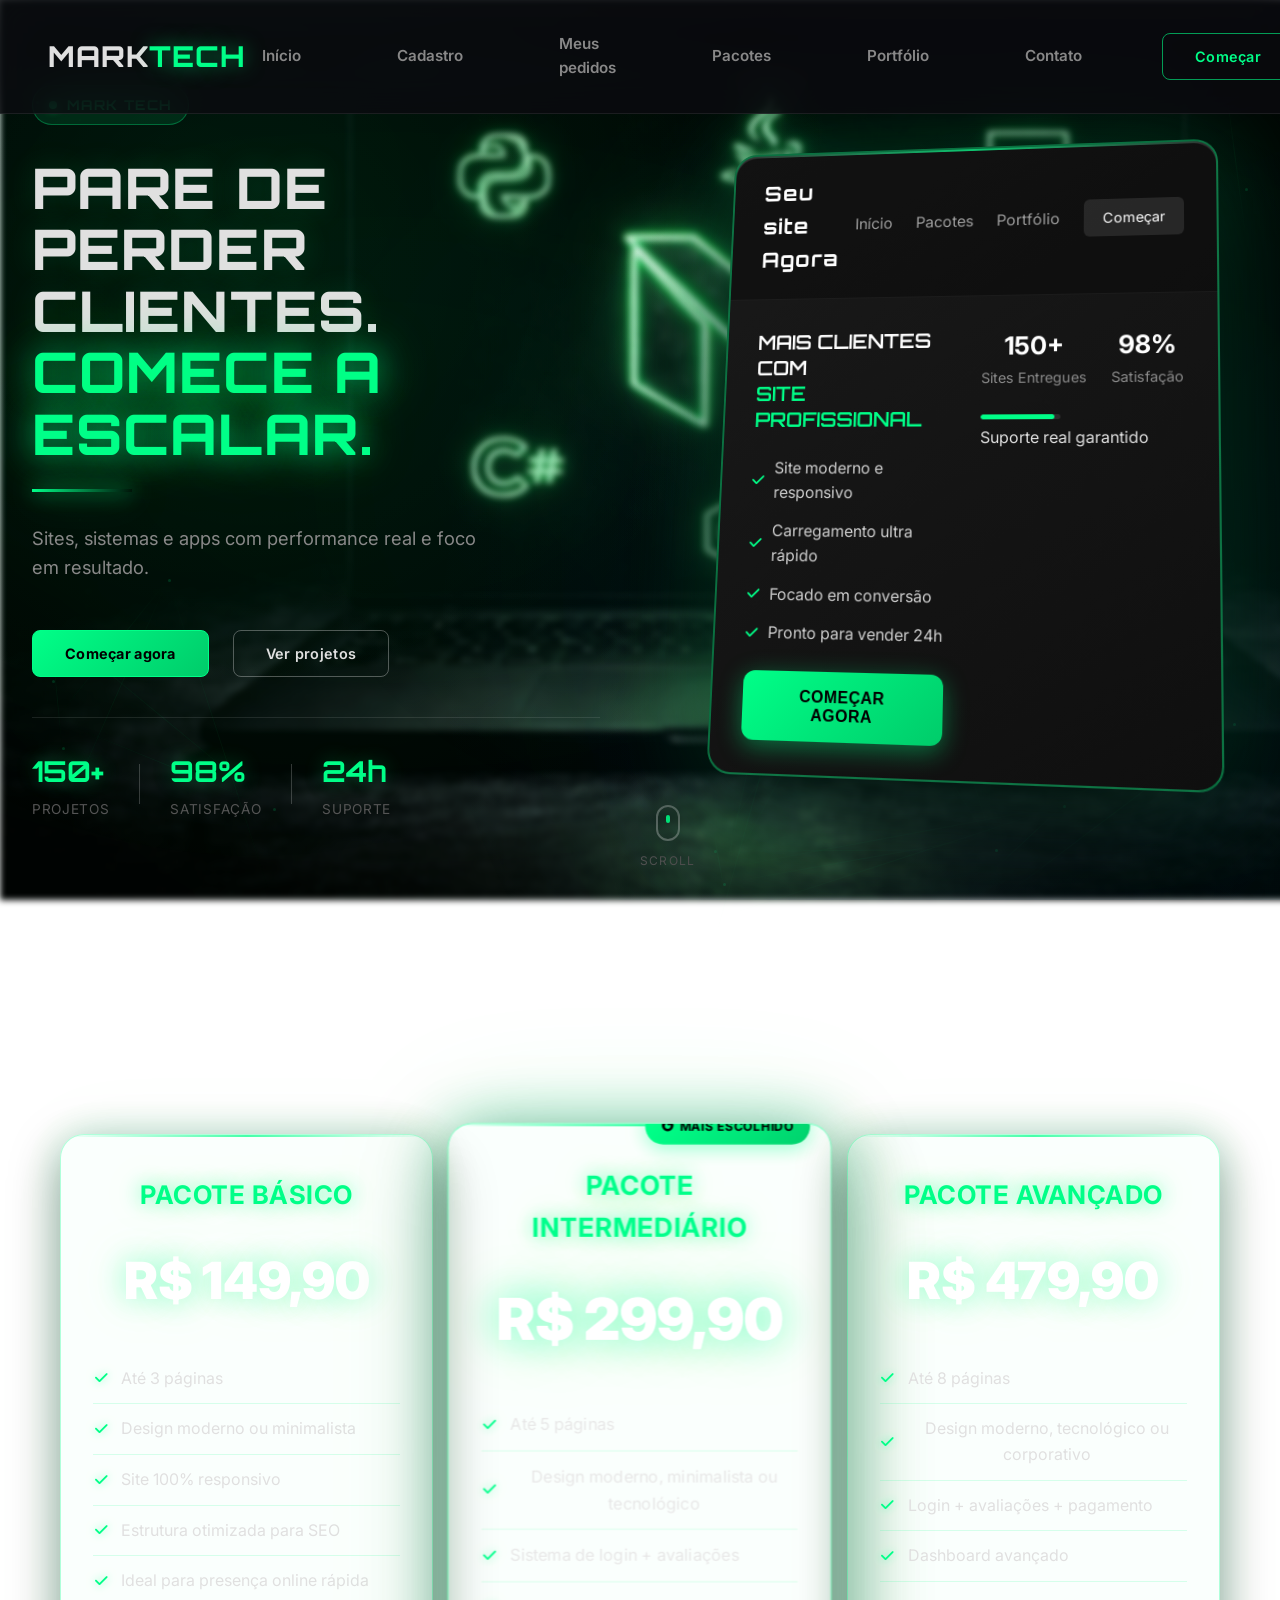
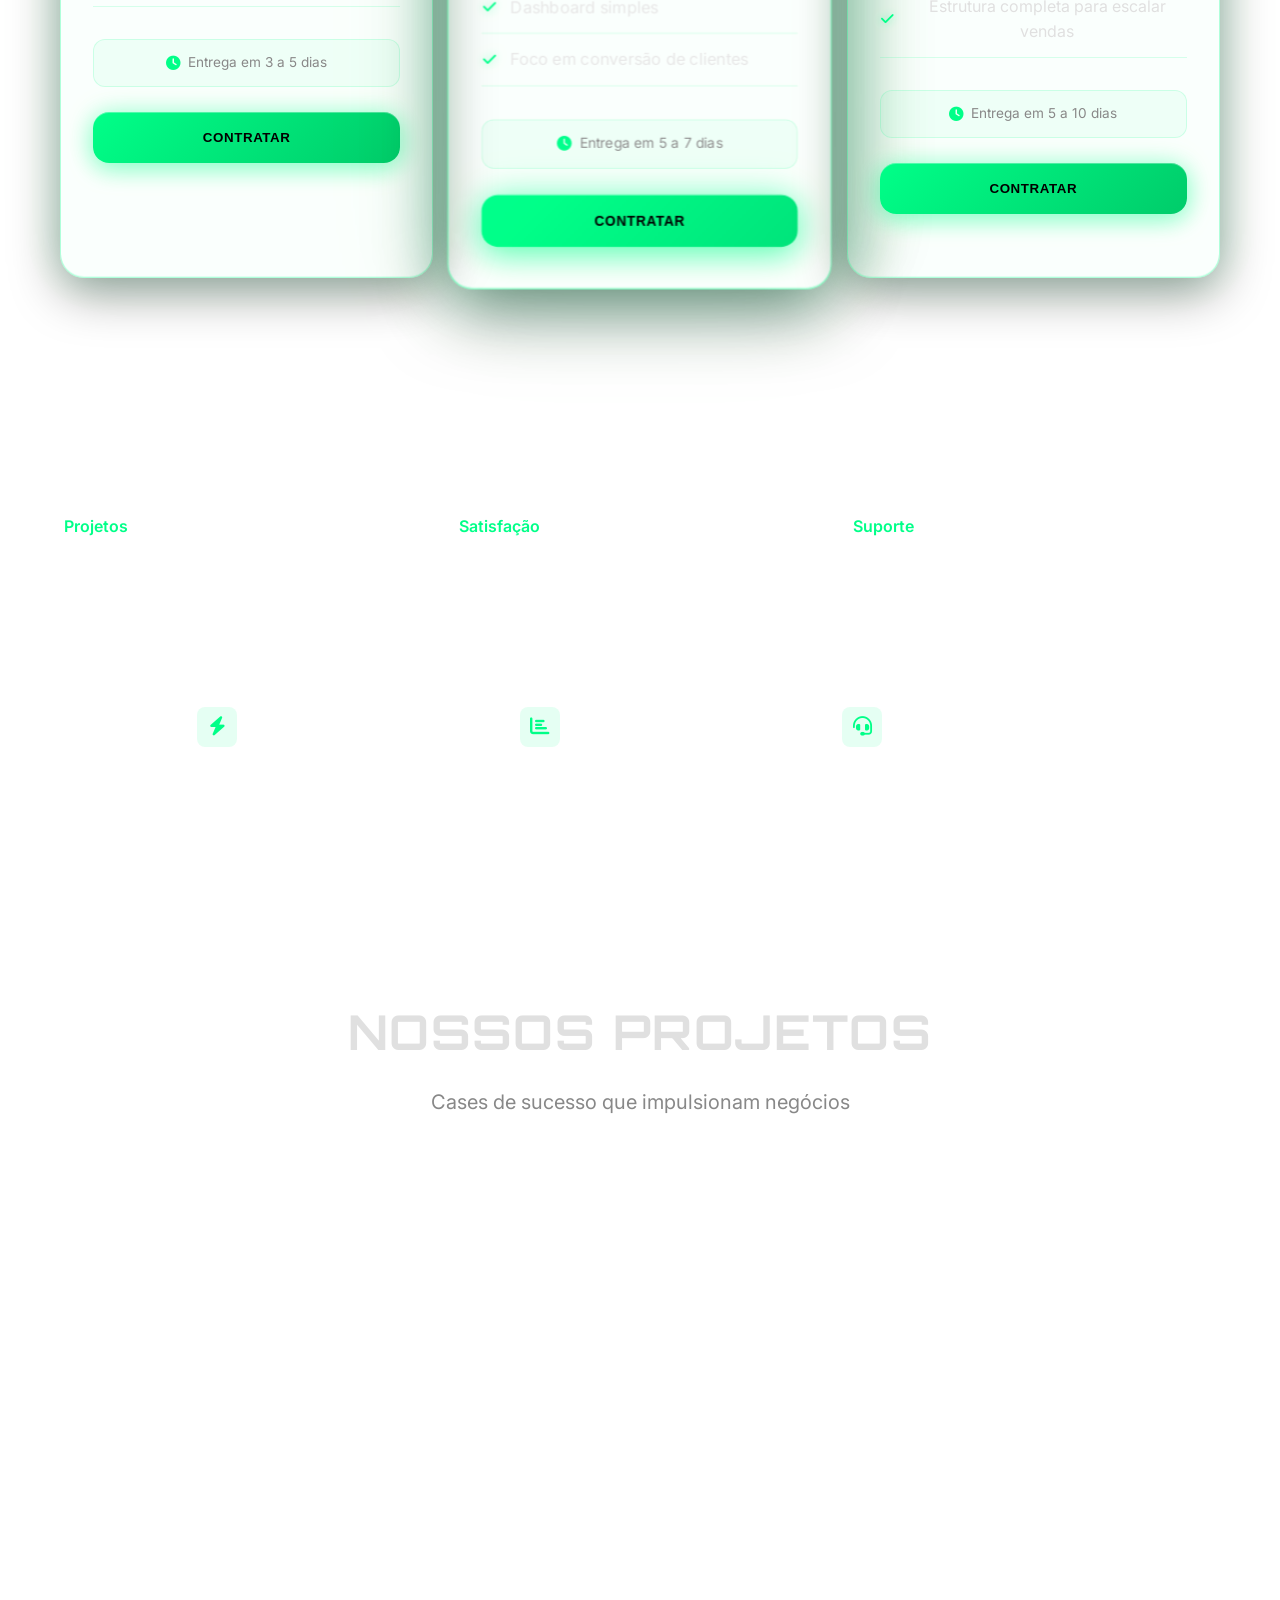
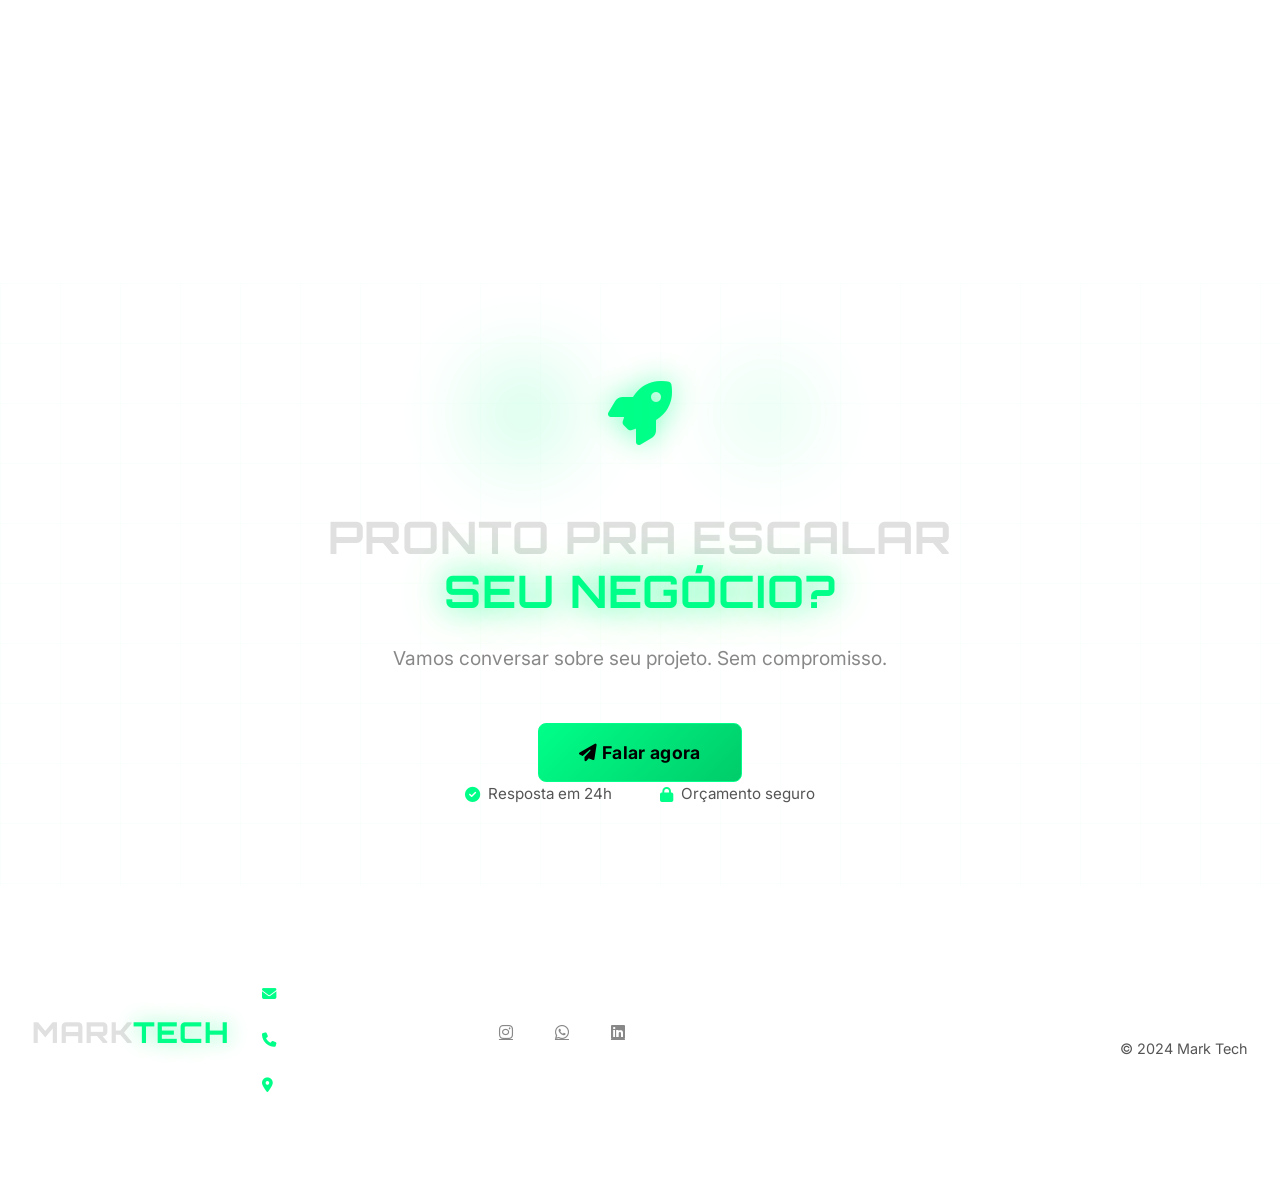
==== index.html @ 691f9c64 "Add files via upload" ====
<!DOCTYPE html>
<html lang="en">
<head>
    <meta charset="UTF-8">
    <meta name="viewport" content="width=device-width, initial-scale=1.0">
    <title>Mark tech - Future of Technology</title>
    <link rel="stylesheet" href="styles.css">
    <link rel="preconnect" href="https://fonts.googleapis.com">
    <link rel="preconnect" href="https://fonts.gstatic.com" crossorigin>
    <link href="https://fonts.googleapis.com/css2?family=Inter:wght@100;200;300;400;500;600;700;800;900&family=Orbitron:wght@400;500;600;700;800;900&family=Rajdhani:wght@300;400;500;600;700&family=Exo+2:wght@300;400;500;600;700;800;900&family=Chakra+Petch:wght@300;400;500;600;700&display=swap" rel="stylesheet">
    <link rel="stylesheet" href="https://cdnjs.cloudflare.com/ajax/libs/font-awesome/6.4.0/css/all.min.css">
</head>
<body>
        <div class="tech-background">
        <!-- Base Image Layer - FUNDO.png (locked, untouched) -->
        <div class="base-image-layer"></div>
        
        <!-- Green Neon Smoke Layer - Continuous Animation -->
        <div class="smoke-layer">
            <div class="smoke smoke-1"></div>
            <div class="smoke smoke-2"></div>
            <div class="smoke smoke-3"></div>
        </div>
        
        <!-- Existing Effects (preserved) -->
        <div class="neural-network" id="neuralNetwork"></div>
        <div class="particle-field"></div>
        <div class="grid-overlay"></div>
        <div class="gradient-orbs"></div>
    </div>

    <!-- ========== DIVISÃO HEADER: NAVEGAÇÃO ========== -->
    <header class="nav-header">
        <nav class="nav-container">
            <div class="brand">
                <span class="brand-black">Mark</span><span class="brand-neon">tech</span>
            </div>
            <div class="nav-menu">
                <a href="#hero" class="nav-link">Início</a>
                <a href="cadastro.html" class="nav-link">Cadastro</a>
                <a href="meus-pedidos.html" class="nav-link">Meus pedidos</a>
                <a href="#pricing" class="nav-link">Pacotes</a>
                <a href="#portfolio" class="nav-link">Portfólio</a>
                <a href="#contact" class="nav-link">Contato</a>
                <div class="nav-actions">
                    <button class="premium-btn">Começar</button>
                    <div class="user-profile" id="userProfile" style="display: none;">
                        <img src="" alt="Perfil" class="profile-img">
                    </div>
                </div>
            </div>
            <div class="mobile-toggle">
                <span></span>
                <span></span>
                <span></span>
            </div>
        </nav>
    </header>

        <section id="hero" class="hero-section">
        
        <!-- Background Effects -->
        <div class="hero-bg-grid"></div>
        <div class="hero-particles">
            <span></span><span></span><span></span><span></span><span></span>
            <span></span><span></span><span></span><span></span><span></span>
        </div>
        
        <div class="hero-container">
            <div class="hero-content">
                <div class="brand-badge">
                    <span class="badge-dot"></span>
                    <span class="badge-text">Mark Tech</span>
                </div>
                <h1 class="hero-title">
                    Pare de perder clientes.<br>
                    <span class="title-neon">Comece a escalar.</span>
                </h1>
                <div class="hero-line"></div>
                <p class="hero-description">
                    Sites, sistemas e apps com performance real e foco em resultado.
                </p>
                <div class="hero-actions">
                    <button class="premium-btn primary">Começar agora</button>
                    <button class="premium-btn secondary">Ver projetos</button>
                </div>
                
                <!-- Stats flutuantes -->
                <div class="hero-stats reveal">
                    <div class="stat-item">
                        <span class="stat-number">150+</span>
                        <span class="stat-label">Projetos</span>
                    </div>
                    <div class="stat-divider"></div>
                    <div class="stat-item">
                        <span class="stat-number">98%</span>
                        <span class="stat-label">Satisfação</span>
                    </div>
                    <div class="stat-divider"></div>
                    <div class="stat-item">
                        <span class="stat-number">24h</span>
                        <span class="stat-label">Suporte</span>
                    </div>
                </div>
            </div>
            
            <!-- Dashboard Mockup -->
            <div class="hero-dashboard">
                <div class="dashboard-frame">
                    <div class="dashboard-header-mock">
                        <span class="mock-logo">Seu site Agora</span>
                        <div class="mock-nav">
                            <span>Início</span>
                            <span>Pacotes</span>
                            <span>Portfólio</span>
                            <span class="mock-btn">Começar</span>
                        </div>
                    </div>
                    <div class="dashboard-body">
                        <div class="dashboard-left">
                            <h3 class="dash-title">MAIS CLIENTES COM<br><span class="dash-highlight">SITE PROFISSIONAL</span></h3>
                            <ul class="dash-features">
                                <li><i class="fas fa-check"></i> Site moderno e responsivo</li>
                                <li><i class="fas fa-check"></i> Carregamento ultra rápido</li>
                                <li><i class="fas fa-check"></i> Focado em conversão</li>
                                <li><i class="fas fa-check"></i> Pronto para vender 24h</li>
                            </ul>
                            <button class="dash-btn">Começar agora</button>
                        </div>
                        <div class="dashboard-right">
                            <div class="dash-stats-row">
                                <div class="dash-stat">
                                    <span class="dash-stat-value">150+</span>
                                    <span class="dash-stat-label">Sites Entregues</span>
                                </div>
                                <div class="dash-stat">
                                    <span class="dash-stat-value">98%</span>
                                    <span class="dash-stat-label">Satisfação</span>
                                </div>
                            </div>
                            <div class="dash-progress">
                                <div class="progress-bar">
                                    <div class="progress-fill"></div>
                                </div>
                                <span class="progress-label">Suporte real garantido</span>
                            </div>
                        </div>
                    </div>
                </div>
            </div>
        </div>
        
        <!-- Scroll indicator -->
        <div class="scroll-indicator">
            <div class="mouse">
                <div class="wheel"></div>
            </div>
            <span>Scroll</span>
        </div>
    </section>



    <!-- ========== SEÇÃO PACOTES (SIMPLES E VISÍVEL) ========== -->
    <section class="pacotes reveal" id="pacotes">
        <h2>Escolha seu Pacote</h2>
        
        <!-- PACOTE BÁSICO -->
        <div class="pacote-card reveal">
            <h3>PACOTE BÁSICO</h3>
            <div class="preco">R$ 149,90</div>
            <ul>
                <li><i class="fas fa-check"></i> Até 3 páginas</li>
                <li><i class="fas fa-check"></i> Design moderno ou minimalista</li>
                <li><i class="fas fa-check"></i> Site 100% responsivo</li>
                <li><i class="fas fa-check"></i> Estrutura otimizada para SEO</li>
                <li><i class="fas fa-check"></i> Ideal para presença online rápida</li>
            </ul>
            <div class="prazo-entrega">
                <i class="fas fa-clock"></i>
                <span>Entrega em 3 a 5 dias</span>
            </div>
            <button class="btn-contratar" onclick="window.location.href='pedido-basico.html'">Contratar</button>
        </div>
        
        <!-- PACOTE INTERMEDIÁRIO -->
        <div class="pacote-card featured reveal">
            <div class="selo-destaque">
                <i class="fas fa-fire"></i>
                <span>MAIS ESCOLHIDO</span>
            </div>
            <h3>PACOTE INTERMEDIÁRIO</h3>
            <div class="preco">R$ 299,90</div>
            <ul>
                <li><i class="fas fa-check"></i> Até 5 páginas</li>
                <li><i class="fas fa-check"></i> Design moderno, minimalista ou tecnológico</li>
                <li><i class="fas fa-check"></i> Sistema de login + avaliações</li>
                <li><i class="fas fa-check"></i> Dashboard simples</li>
                <li><i class="fas fa-check"></i> Foco em conversão de clientes</li>
            </ul>
            <div class="prazo-entrega">
                <i class="fas fa-clock"></i>
                <span>Entrega em 5 a 7 dias</span>
            </div>
            <button class="btn-contratar" onclick="window.location.href='pedido-intermediario.html'">Contratar</button>
        </div>
        
        <!-- PACOTE AVANÇADO -->
        <div class="pacote-card reveal">
            <h3>PACOTE AVANÇADO</h3>
            <div class="preco">R$ 479,90</div>
            <ul>
                <li><i class="fas fa-check"></i> Até 8 páginas</li>
                <li><i class="fas fa-check"></i> Design moderno, tecnológico ou corporativo</li>
                <li><i class="fas fa-check"></i> Login + avaliações + pagamento</li>
                <li><i class="fas fa-check"></i> Dashboard avançado</li>
                <li><i class="fas fa-check"></i> Estrutura completa para escalar vendas</li>
            </ul>
            <div class="prazo-entrega">
                <i class="fas fa-clock"></i>
                <span>Entrega em 5 a 10 dias</span>
            </div>
            <button class="btn-contratar" onclick="window.location.href='pedido-avancado.html'">Contratar</button>
        </div>
    </section>

    <!-- ========== SEÇÃO RECURSOS ========== -->
    <section id="recursos" class="recursos-section">
        <div class="section-container">
            <div class="recursos-header">
                <div class="recursos-stats">
                    <div class="recurso-stat">
                        <span class="recurso-number">150+</span>
                        <span class="recurso-label">Projetos</span>
                        <p>+ de 150 projetos criados, rodando com sucesso</p>
                    </div>
                    <div class="recurso-stat">
                        <span class="recurso-number">98%</span>
                        <span class="recurso-label">Satisfação</span>
                        <p>Avaliação média de nossos clientes</p>
                    </div>
                    <div class="recurso-stat">
                        <span class="recurso-number">24h</span>
                        <span class="recurso-label">Suporte</span>
                        <p>Suporte rápido e eficiente, 24 horas por dia</p>
                    </div>
                </div>
                <h2 class="recursos-title">Tudo que você precisa para crescer rápido</h2>
                <div class="recursos-grid">
                    <div class="recurso-card">
                        <div class="recurso-icon">
                            <i class="fas fa-bolt"></i>
                        </div>
                        <h3>Cadastro instantâneo</h3>
                        <p>Registre clientes e pedidos em segundos com um clique</p>
                    </div>
                    <div class="recurso-card">
                        <div class="recurso-icon">
                            <i class="fas fa-chart-bar"></i>
                        </div>
                        <h3>Dashboard intuitivo</h3>
                        <p>Tenha controle total: tudo que você precisa em um só lugar</p>
                    </div>
                    <div class="recurso-card">
                        <div class="recurso-icon">
                            <i class="fas fa-headset"></i>
                        </div>
                        <h3>Suporte ágil 24 horas</h3>
                        <p>Conte com nosso time de suporte sempre que precisar</p>
                    </div>
                </div>
            </div>
        </div>
    </section>

    <section id="portfolio" class="portfolio-section">
        <div class="section-container">
            <div class="section-header">
                <h2 class="section-title">Nossos Projetos</h2>
                <p class="section-subtitle">Cases de sucesso que impulsionam negócios</p>
            </div>
            <div class="portfolio-grid">
                <div class="portfolio-item">
                    <div class="portfolio-visual">
                        <div class="portfolio-image">
                            <img src="https://via.placeholder.com/600x400/0a0a0a/00ff88?text=Site+Restaurante" alt="Site Restaurante">
                        </div>
                        <div class="portfolio-overlay">
                            <div class="overlay-content">
                                <h3>Site Restaurante</h3>
                                <p>+150% pedidos online</p>
                            </div>
                        </div>
                    </div>
                </div>
                <div class="portfolio-item">
                    <div class="portfolio-visual">
                        <div class="portfolio-image">
                            <img src="https://via.placeholder.com/600x400/0a0a0a/0088ff?text=E-commerce" alt="E-commerce">
                        </div>
                        <div class="portfolio-overlay">
                            <div class="overlay-content">
                                <h3>Loja Virtual</h3>
                                <p>+200% vendas online</p>
                            </div>
                        </div>
                    </div>
                </div>
                <div class="portfolio-item">
                    <div class="portfolio-visual">
                        <div class="portfolio-image">
                            <img src="https://via.placeholder.com/600x400/0a0a0a/8800ff?text=App+Mobile" alt="App Mobile">
                        </div>
                        <div class="portfolio-overlay">
                            <div class="overlay-content">
                                <h3>App Delivery</h3>
                                <p>+300% entregas realizadas</p>
                            </div>
                        </div>
                    </div>
                </div>
            </div>
        </div>
    </section>

        <section id="final-cta" class="cta-section">
        
        <!-- Background effects -->
        <div class="cta-bg-grid"></div>
        <div class="cta-particles">
            <span></span><span></span><span></span><span></span><span></span>
        </div>
        
        <div class="cta-container">
            <div class="cta-visual">
                <div class="cta-icon floating">
                    <i class="fas fa-rocket"></i>
                </div>
                <div class="cta-orb orb-1"></div>
                <div class="cta-orb orb-2"></div>
            </div>
            
            <div class="cta-content">
                <h2>Pronto pra escalar<br><span class="title-neon">seu negócio?</span></h2>
                <p>Vamos conversar sobre seu projeto. Sem compromisso.</p>
                <button class="premium-btn primary large">
                    <i class="fas fa-paper-plane"></i>
                    Falar agora
                </button>
                <div class="cta-trust">
                    <span><i class="fas fa-check-circle"></i> Resposta em 24h</span>
                    <span><i class="fas fa-lock"></i> Orçamento seguro</span>
                </div>
            </div>
        </div>
    </section>

        <footer id="contact" class="footer">
        <div class="footer-container">
            <div class="footer-brand">
                <div class="brand">
                    <span class="brand-black">Mark</span><span class="brand-neon">tech</span>
                </div>
                <div class="footer-contact">
                    <p><i class="fas fa-envelope"></i> contato@marktech.com.br</p>
                    <p><i class="fas fa-phone"></i> (11) 99999-8888</p>
                    <p><i class="fas fa-map-marker-alt"></i> São Paulo - SP</p>
                </div>
                <div class="social-links">
                    <a href="#" class="social-link"><i class="fab fa-instagram"></i></a>
                    <a href="#" class="social-link"><i class="fab fa-whatsapp"></i></a>
                    <a href="#" class="social-link"><i class="fab fa-linkedin"></i></a>
                </div>
            </div>
            <p class="footer-copy">&copy; 2024 Mark Tech</p>
        </div>
    </footer>

    <script src="neural-network.js"></script>
    <!-- Dashboard 3D Animation System -->
    <script src="dashboard-3d.js"></script>
    <!-- Pacotes 3D Advanced Animation System -->
    <script src="pacotes-3d-advanced.js"></script>
    <!-- Ultra Premium Animation System -->
    <script src="ultra-premium-animations.js"></script>
    <!-- Card Rotation Click System -->
    <script src="card-rotation.js"></script>
    <!-- User Authentication System -->
    <script src="user-auth.js"></script>
    <!-- Cadastro Redirect Force System -->
    <script src="cadastro-redirect.js"></script>
    <!-- Pacotes Smooth Scroll System -->
    <script src="pacotes-scroll.js"></script>
    <!-- Começar Redirect Force System -->
    <script src="comecar-redirect.js"></script>
    
    <script>
        // Forçar redirecionamento do botão "Meus pedidos"
        document.addEventListener('DOMContentLoaded', function() {
            document.querySelectorAll('*').forEach(el => {
                if (el.textContent.trim() === "Meus pedidos") {
                    el.onclick = function() {
                        window.location.href = "meus-pedidos.html";
                        return false;
                    };
                    el.addEventListener('click', function(e) {
                        e.preventDefault();
                        window.location.href = "meus-pedidos.html";
                    });
                }
            });
        });
    </script>
    <script src="script.js"></script>
</body>
</html>
---- styles.css ----
/* Premium SaaS Design System - Stripe/Vercel Level */
* {
    margin: 0;
    padding: 0;
    box-sizing: border-box;
}

:root {
    /* Core Brand Colors - Dark Real */
    --deep-black: #000000;
    --pure-black: #000000;
    --neon-green: #00ff88;
    --neon-green-dim: rgba(0, 255, 136, 0.1);
    
    /* Text Colors - Dark Theme */
    --text-primary: #e0e0e0;
    --text-secondary: #888888;
    --text-muted: #555555;
    
    /* Glass System - Sutil */
    --glass-bg: rgba(255, 255, 255, 0.02);
    --glass-bg-hover: rgba(0, 255, 136, 0.05);
    --glass-border: rgba(255, 255, 255, 0.05);
    --glass-border-hover: rgba(0, 255, 136, 0.2);
    --glass-blur: blur(12px);
    
    /* Shadows & Effects - Controlado */
    --shadow-premium: 0 4px 20px rgba(0, 0, 0, 0.5);
    --shadow-neon: 0 0 15px rgba(0, 255, 136, 0.3);
    --shadow-hover: 0 0 25px rgba(0, 255, 136, 0.15);
    
    /* Spacing System (8px grid) - Otimizado */
    --space-xs: 0.5rem;
    --space-sm: 1rem;
    --space-md: 1.5rem;
    --space-lg: 2rem;
    --space-xl: 3rem;
    --space-2xl: 4rem;
    --space-3xl: 5rem;
    
    /* Transitions - Fluídas e rápidas */
    --transition-fast: all 0.2s ease;
    --transition-smooth: all 0.3s ease-in-out;
    --transition-slow: all 0.4s ease-in-out;
}

/* Base Styles */
html {
    scroll-behavior: smooth;
    min-height: 100%;
}

body {
    font-family: 'Inter', -apple-system, BlinkMacSystemFont, sans-serif;
    color: var(--text-primary);
    line-height: 1.6;
    overflow-x: hidden;
    font-weight: 400;
    -webkit-font-smoothing: antialiased;
    -moz-osx-font-smoothing: grayscale;
    text-rendering: optimizeLegibility;
    min-height: 100vh;
}

/* ============================================
   REUSABLE ANIMATED BACKGROUND COMPONENT
   ============================================
   
   This is a global, reusable background animation system 
   applied consistently across all pages:
   
   1. index.html
   2. pedido-basico.html
   3. pedido-intermediario.html  
   4. pedido-avancado.html
   
   Layers (z-index order):
   - z-index -10: FUNDO.png base image with horizontal drift
   - z-index -9:  Green neon smoke animation
   - z-index -2:  Tech background container
   
   Features:
   - Continuous horizontal parallax (60s loop)
   - Organic green neon smoke (20-30s loop)
   - Independent layer animations
   - Mobile optimized (animations disabled)
   - GPU accelerated with will-change
   
   ============================================ */

/* Base Layer - FUNDO.png (Locked, Untouched) with Horizontal Movement + Light Blur */
.base-image-layer {
    position: fixed;
    top: 0;
    left: 0;
    width: 120%;
    height: 100%;
    background: url('FUNDO.png') center center / cover no-repeat;
    z-index: -10;
    pointer-events: none;
    animation: horizontalDrift 60s linear infinite;
    will-change: transform;
    filter: blur(3px);
}

/* Continuous horizontal parallax movement */
@keyframes horizontalDrift {
    0% {
        transform: translateX(-5%);
    }
    50% {
        transform: translateX(0%);
    }
    100% {
        transform: translateX(-5%);
    }
}

/* Ensure all sections are transparent to show background */
section {
    background: transparent !important;
}

/* Tech background container for layered effects */
.tech-background {
    position: fixed;
    top: 0;
    left: 0;
    width: 100%;
    height: 100vh;
    z-index: -2;
    pointer-events: none;
}

/* ============================================
   GREEN NEON SMOKE EFFECT - Continuous Organic
   ============================================ */
.smoke-layer {
    position: fixed;
    top: 0;
    left: 0;
    width: 100%;
    height: 100%;
    z-index: -9;
    pointer-events: none;
    overflow: hidden;
}

.smoke {
    position: absolute;
    width: 200%;
    height: 200%;
    background: radial-gradient(ellipse at 30% 50%, 
        rgba(0, 255, 127, 0.06) 0%, 
        rgba(0, 255, 127, 0.03) 20%, 
        rgba(0, 200, 100, 0.01) 40%,
        transparent 70%);
    filter: blur(100px);
    opacity: 0.5;
    animation: smokeFlow 20s ease-in-out infinite;
    mix-blend-mode: screen;
}

.smoke-1 {
    top: -50%;
    left: -30%;
    animation-delay: 0s;
    animation-duration: 25s;
}

.smoke-2 {
    top: -30%;
    right: -40%;
    animation-delay: -8s;
    animation-duration: 30s;
    background: radial-gradient(ellipse at 70% 40%, 
        rgba(0, 255, 127, 0.05) 0%, 
        rgba(0, 255, 127, 0.02) 25%, 
        transparent 65%);
}

.smoke-3 {
    bottom: -40%;
    left: 20%;
    animation-delay: -15s;
    animation-duration: 28s;
    background: radial-gradient(ellipse at 50% 60%, 
        rgba(0, 255, 127, 0.04) 0%, 
        rgba(0, 255, 127, 0.02) 30%, 
        transparent 60%);
}

/* Organic continuous smoke animation */
@keyframes smokeFlow {
    0% {
        transform: translateX(0) translateY(0) scale(1) rotate(0deg);
        opacity: 0.4;
    }
    20% {
        transform: translateX(8%) translateY(-5%) scale(1.1) rotate(3deg);
        opacity: 0.5;
    }
    40% {
        transform: translateX(-5%) translateY(8%) scale(1.05) rotate(-2deg);
        opacity: 0.45;
    }
    60% {
        transform: translateX(10%) translateY(3%) scale(1.15) rotate(4deg);
        opacity: 0.5;
    }
    80% {
        transform: translateX(-3%) translateY(-8%) scale(1.08) rotate(-3deg);
        opacity: 0.4;
    }
    100% {
        transform: translateX(0) translateY(0) scale(1) rotate(0deg);
        opacity: 0.4;
    }
}

/* Smooth parallax effect on scroll */
@media (min-width: 768px) {
    .base-image-layer {
        background-attachment: fixed;
    }
}

/* Mobile optimization - disable animations for performance */
@media (max-width: 768px) {
    .smoke {
        display: none;
    }
    .base-image-layer {
        animation: none;
        width: 100%;
        transform: none;
    }
}

@keyframes gradientShift {
    0%, 100% { background-position: 0% 50%; opacity: 1; }
    50% { background-position: 100% 50%; opacity: 0.95; }
}

/* Rede Neural Animada */
.neural-network {
    position: absolute;
    width: 100%;
    height: 100%;
    opacity: 0.15;
    pointer-events: none;
}

.neural-node {
    position: absolute;
    width: 3px;
    height: 3px;
    background: var(--neon-green);
    border-radius: 50%;
    box-shadow: 0 0 10px rgba(0, 255, 136, 0.5);
    animation: nodePulse 4s ease-in-out infinite;
}

.neural-line {
    position: absolute;
    height: 1px;
    background: linear-gradient(90deg, transparent, rgba(0, 255, 136, 0.3), transparent);
    animation: lineFlow 8s linear infinite;
    transform-origin: left center;
}

@keyframes nodePulse {
    0%, 100% { opacity: 0.3; transform: scale(1); }
    50% { opacity: 0.8; transform: scale(1.5); }
}

@keyframes lineFlow {
    0% { opacity: 0; transform: scaleX(0); }
    50% { opacity: 0.6; transform: scaleX(1); }
    100% { opacity: 0; transform: scaleX(1); }
}

.particle-field {
    position: absolute;
    width: 100%;
    height: 100%;
    background: 
        radial-gradient(1px 1px at 20% 30%, rgba(0, 255, 136, 0.15) 0, transparent 1px),
        radial-gradient(1px 1px at 80% 70%, rgba(0, 136, 255, 0.1) 0, transparent 1px),
        radial-gradient(0.5px 0.5px at 50% 50%, rgba(136, 0, 255, 0.08) 0, transparent 1px);
    background-size: 400px 400px, 350px 350px, 300px 300px;
    opacity: 0.3;
    animation: particleFloat 50s linear infinite;
}

@keyframes particleFloat {
    0% { transform: translateY(0) rotate(0deg); opacity: 0.3; }
    50% { opacity: 0.5; }
    100% { transform: translateY(-100px) rotate(360deg); opacity: 0.3; }
}

.gradient-orbs {
    position: absolute;
    width: 100%;
    height: 100%;
    background: 
        radial-gradient(ellipse 1000px 800px at 15% 20%, rgba(0, 255, 136, 0.02) 0%, transparent 70%),
        radial-gradient(ellipse 800px 1000px at 85% 80%, rgba(0, 136, 255, 0.015) 0%, transparent 70%),
        radial-gradient(ellipse 600px 600px at 50% 50%, rgba(136, 0, 255, 0.01) 0%, transparent 70%);
    animation: orbPulse 25s ease-in-out infinite;
}

@keyframes orbPulse {
    0%, 100% { opacity: 0.4; transform: scale(1); }
    50% { opacity: 0.6; transform: scale(1.05); }
}

/* Premium Navigation - Dark Moderno */
.nav-header {
    position: fixed;
    top: 0;
    width: 100%;
    z-index: 1000;
    background: rgba(0, 0, 0, 0.95);
    backdrop-filter: blur(25px);
    border-bottom: 1px solid rgba(0, 255, 136, 0.15);
    transition: var(--transition-smooth);
    padding: var(--space-xs) 0;
}

.nav-container {
    max-width: 1400px;
    margin: 0 auto;
    padding: var(--space-sm) var(--space-xl);
    display: flex;
    justify-content: space-between;
    align-items: center;
}

.brand {
    font-size: 1.8rem;
    font-family: 'Orbitron', sans-serif;
    font-weight: 800;
    letter-spacing: 0.03em;
    text-transform: uppercase;
    transition: var(--transition-smooth);
}

.brand:hover {
    transform: scale(1.05);
}

.brand-black {
    color: var(--text-primary);
}

.brand-neon {
    color: var(--neon-green);
    text-shadow: 0 0 20px rgba(0, 255, 136, 0.5);
}

.nav-menu {
    display: flex;
    align-items: center;
    gap: var(--space-2xl);
}

.nav-actions {
    display: flex;
    align-items: center;
    gap: var(--space-md);
}

.nav-link {
    color: var(--text-secondary);
    text-decoration: none;
    font-weight: 600;
    font-size: 0.95rem;
    transition: var(--transition-smooth);
    position: relative;
    padding: var(--space-xs) var(--space-sm);
    border-radius: 4px;
}

.nav-link:hover {
    color: var(--neon-green);
    background: rgba(0, 255, 136, 0.05);
    transform: translateY(-2px);
}

.nav-link::after {
    content: '';
    position: absolute;
    bottom: -4px;
    left: 50%;
    width: 0;
    height: 2px;
    background: linear-gradient(90deg, transparent, var(--neon-green), transparent);
    transition: all 0.4s cubic-bezier(0.4, 0, 0.2, 1);
    transform: translateX(-50%);
}

.nav-link:hover::after {
    width: 80%;
}

.mobile-toggle {
    display: none;
    flex-direction: column;
    gap: 4px;
    cursor: pointer;
    padding: 8px;
}

.mobile-toggle span {
    width: 24px;
    height: 2px;
    background: var(--text-primary);
    transition: var(--transition-smooth);
}

/* Premium Buttons - Modernos */
.premium-btn {
    padding: 14px 32px;
    border: 1px solid rgba(0, 255, 136, 0.6);
    background: transparent;
    color: var(--neon-green);
    border-radius: 8px;
    font-weight: 600;
    font-size: 0.9rem;
    cursor: pointer;
    transition: all 0.3s cubic-bezier(0.4, 0, 0.2, 1);
    text-decoration: none;
    display: inline-block;
    white-space: nowrap;
    position: relative;
    overflow: hidden;
    font-family: 'Inter', sans-serif;
    letter-spacing: 0.02em;
}

.premium-btn::before {
    content: '';
    position: absolute;
    top: 0;
    left: -100%;
    width: 100%;
    height: 100%;
    background: linear-gradient(90deg, transparent, rgba(0, 255, 136, 0.1), transparent);
    transition: left 0.6s ease;
}

.premium-btn:hover {
    background: rgba(0, 255, 136, 0.08);
    border-color: var(--neon-green);
    transform: translateY(-2px);
    box-shadow: 0 8px 25px rgba(0, 255, 136, 0.25);
}

.premium-btn:hover::before {
    left: 100%;
}

.premium-btn:active {
    transform: translateY(0);
}

.premium-btn.primary {
    background: linear-gradient(135deg, var(--neon-green), #00cc6a);
    color: #000;
    border-color: var(--neon-green);
    font-weight: 700;
}

.premium-btn.primary:hover {
    background: linear-gradient(135deg, #00ff88, #00dd77);
    box-shadow: 0 10px 30px rgba(0, 255, 136, 0.4);
}

.premium-btn.secondary {
    border-color: rgba(255, 255, 255, 0.3);
    color: var(--text-primary);
}

.premium-btn.secondary:hover {
    background: rgba(255, 255, 255, 0.05);
    border-color: rgba(255, 255, 255, 0.5);
    color: var(--text-primary);
    box-shadow: 0 8px 25px rgba(255, 255, 255, 0.1);
}

.premium-btn.full-width {
    width: 100%;
    text-align: center;
}

.premium-btn.large {
    padding: 14px 32px;
    font-size: 1rem;
}

/* Problem Section - Design Moderno */
.problem-section {
    padding: var(--space-3xl) 0;
    position: relative;
    overflow: hidden;
}

.problem-section::before {
    content: '';
    position: absolute;
    top: 0;
    left: 0;
    right: 0;
    bottom: 0;
    background: radial-gradient(ellipse at 50% 50%, rgba(255, 0, 0, 0.05) 0%, transparent 70%);
    pointer-events: none;
}

.problem-content {
    position: relative;
    z-index: 1;
}

.problem-grid {
    display: grid;
    grid-template-columns: repeat(auto-fit, minmax(300px, 1fr));
    gap: var(--space-xl);
    margin-top: var(--space-2xl);
}

.problem-card {
    background: rgba(255, 255, 255, 0.02);
    backdrop-filter: blur(20px);
    border: 1px solid rgba(255, 0, 0, 0.1);
    border-radius: 16px;
    padding: var(--space-xl);
    text-align: center;
    transition: all 0.3s cubic-bezier(0.4, 0, 0.2, 1);
    position: relative;
    overflow: hidden;
}

.problem-card::before {
    content: '';
    position: absolute;
    top: 0;
    left: 0;
    width: 100%;
    height: 100%;
    background: linear-gradient(135deg, rgba(255, 0, 0, 0.05) 0%, transparent 100%);
    opacity: 0;
    transition: opacity 0.3s ease;
}

.problem-card:hover {
    transform: translateY(-5px);
    border-color: rgba(255, 0, 0, 0.3);
    box-shadow: 0 15px 30px rgba(255, 0, 0, 0.1);
}

.problem-card:hover::before {
    opacity: 1;
}

.problem-icon {
    width: 60px;
    height: 60px;
    background: linear-gradient(135deg, rgba(255, 0, 0, 0.1) 0%, rgba(255, 0, 0, 0.05) 100%);
    border: 2px solid rgba(255, 0, 0, 0.3);
    border-radius: 12px;
    display: flex;
    align-items: center;
    justify-content: center;
    font-size: 1.5rem;
    color: #ff4444;
    margin: 0 auto var(--space-lg);
    transition: all 0.3s ease;
}

.problem-card:hover .problem-icon {
    transform: scale(1.1) rotate(5deg);
    box-shadow: 0 8px 20px rgba(255, 0, 0, 0.3);
}

.problem-card h3 {
    font-size: 1.3rem;
    font-weight: 700;
    color: var(--text-primary);
    margin-bottom: var(--space-sm);
    font-family: 'Orbitron', sans-serif;
    text-transform: uppercase;
    letter-spacing: 0.02em;
}

.problem-card p {
    color: var(--text-secondary);
    font-size: 0.95rem;
    line-height: 1.6;
}

/* Solution Section - Design Moderno */
.solution-section {
    padding: var(--space-3xl) 0;
    position: relative;
    overflow: hidden;
}

.solution-section::before {
    content: '';
    position: absolute;
    top: 0;
    left: 0;
    right: 0;
    bottom: 0;
    background: radial-gradient(ellipse at 50% 50%, rgba(0, 255, 136, 0.05) 0%, transparent 70%);
    pointer-events: none;
}

.solution-content {
    position: relative;
    z-index: 1;
}

.solution-grid {
    display: grid;
    grid-template-columns: repeat(auto-fit, minmax(280px, 1fr));
    gap: var(--space-xl);
    margin-bottom: var(--space-3xl);
}

.solution-card {
    background: rgba(255, 255, 255, 0.02);
    backdrop-filter: blur(20px);
    border: 1px solid rgba(0, 255, 136, 0.1);
    border-radius: 16px;
    padding: var(--space-xl);
    text-align: center;
    transition: all 0.3s cubic-bezier(0.4, 0, 0.2, 1);
    position: relative;
    overflow: hidden;
}

.solution-card::before {
    content: '';
    position: absolute;
    top: 0;
    left: 0;
    width: 100%;
    height: 100%;
    background: linear-gradient(135deg, rgba(0, 255, 136, 0.05) 0%, transparent 100%);
    opacity: 0;
    transition: opacity 0.3s ease;
}

.solution-card:hover {
    transform: translateY(-5px);
    border-color: rgba(0, 255, 136, 0.3);
    box-shadow: 0 15px 30px rgba(0, 255, 136, 0.1);
}

.solution-card:hover::before {
    opacity: 1;
}

.solution-icon {
    width: 60px;
    height: 60px;
    background: linear-gradient(135deg, rgba(0, 255, 136, 0.1) 0%, rgba(0, 255, 136, 0.05) 100%);
    border: 2px solid rgba(0, 255, 136, 0.3);
    border-radius: 12px;
    display: flex;
    align-items: center;
    justify-content: center;
    font-size: 1.5rem;
    color: var(--neon-green);
    margin: 0 auto var(--space-lg);
    transition: all 0.3s ease;
}

.solution-card:hover .solution-icon {
    transform: scale(1.1) rotate(5deg);
    box-shadow: 0 8px 20px rgba(0, 255, 136, 0.3);
}

.solution-card h3 {
    font-size: 1.3rem;
    font-weight: 700;
    color: var(--text-primary);
    margin-bottom: var(--space-sm);
    font-family: 'Orbitron', sans-serif;
    text-transform: uppercase;
    letter-spacing: 0.02em;
}

.solution-card p {
    color: var(--text-secondary);
    font-size: 0.95rem;
    line-height: 1.6;
}

.solution-cta {
    text-align: center;
    background: rgba(0, 255, 136, 0.02);
    border: 1px solid rgba(0, 255, 136, 0.1);
    border-radius: 16px;
    padding: var(--space-2xl);
    backdrop-filter: blur(20px);
}

.solution-cta h3 {
    font-size: 1.8rem;
    font-weight: 800;
    color: var(--text-primary);
    margin-bottom: var(--space-sm);
    font-family: 'Orbitron', sans-serif;
    text-transform: uppercase;
    letter-spacing: 0.02em;
}

.solution-cta p {
    color: var(--text-secondary);
    font-size: 1.1rem;
    margin-bottom: var(--space-xl);
    line-height: 1.6;
}

/* Container System */
.section-container {
    max-width: 1400px;
    margin: 0 auto;
    padding: 0 var(--space-lg);
}

/* Section Headers */
.section-header {
    text-align: center;
    margin-bottom: var(--space-3xl);
}

.section-title {
    font-size: 2.5rem;
    font-weight: 800;
    color: var(--text-primary);
    margin-bottom: var(--space-md);
    font-family: 'Orbitron', sans-serif;
    text-transform: uppercase;
    letter-spacing: 0.02em;
    line-height: 1.2;
}

.section-subtitle {
    font-size: 1.1rem;
    color: var(--text-secondary);
    max-width: 600px;
    margin: 0 auto;
    line-height: 1.6;
}
.section-marker {
    position: absolute;
    top: 10px;
    left: 10px;
    background: rgba(0, 255, 136, 0.15);
    border: 1px solid rgba(0, 255, 136, 0.4);
    color: var(--neon-green);
    padding: 4px 12px;
    border-radius: 4px;
    font-size: 0.75rem;
    font-weight: 600;
    letter-spacing: 0.05em;
    z-index: 10;
    font-family: 'Rajdhani', sans-serif;
}

/* Premium Sections */
section {
    padding: var(--space-2xl) 0;
    position: relative;
}

.section-header {
    text-align: center;
    margin-bottom: var(--space-xl);
}

.section-title {
    font-size: 3rem;
    font-family: 'Orbitron', sans-serif;
    font-weight: 700;
    line-height: 1.2;
    margin-bottom: var(--space-md);
    color: var(--text-primary);
    letter-spacing: 0.03em;
    text-transform: uppercase;
}

.section-subtitle {
    font-size: 1.25rem;
    color: var(--text-secondary);
    max-width: 600px;
    margin: 0 auto;
    line-height: 1.7;
}

/* Hero Section - Design Moderno Tecnológico */
.hero-section {
    min-height: 100vh;
    display: flex;
    align-items: center;
    position: relative;
    padding-top: 70px;
    overflow: hidden;
}

/* Background Effects Modernos */
.hero-bg-grid {
    position: absolute;
    top: 0;
    left: 0;
    right: 0;
    bottom: 0;
    background: 
        radial-gradient(circle at 20% 30%, rgba(0, 255, 136, 0.08) 0%, transparent 50%),
        radial-gradient(circle at 80% 70%, rgba(0, 136, 255, 0.06) 0%, transparent 50%);
    pointer-events: none;
    animation: heroBgPulse 12s ease-in-out infinite;
}

@keyframes heroBgPulse {
    0%, 100% { opacity: 0.5; }
    50% { opacity: 0.8; }
}

/* Partículas Flutuantes */
.hero-particles {
    position: absolute;
    top: 0;
    left: 0;
    right: 0;
    bottom: 0;
    pointer-events: none;
    overflow: hidden;
}

.hero-particles span {
    position: absolute;
    width: 3px;
    height: 3px;
    background: var(--neon-green);
    border-radius: 50%;
    box-shadow: 0 0 8px rgba(0, 255, 136, 0.4);
    animation: particleFloat 20s infinite;
    opacity: 0;
}

.hero-particles span:nth-child(1) { left: 15%; animation-delay: 0s; }
.hero-particles span:nth-child(2) { left: 25%; animation-delay: 2s; }
.hero-particles span:nth-child(3) { left: 35%; animation-delay: 4s; }
.hero-particles span:nth-child(4) { left: 45%; animation-delay: 6s; }
.hero-particles span:nth-child(5) { left: 55%; animation-delay: 8s; }
.hero-particles span:nth-child(6) { left: 65%; animation-delay: 10s; }
.hero-particles span:nth-child(7) { left: 75%; animation-delay: 12s; }
.hero-particles span:nth-child(8) { left: 85%; animation-delay: 14s; }
.hero-particles span:nth-child(9) { left: 95%; animation-delay: 16s; }
.hero-particles span:nth-child(10) { left: 5%; animation-delay: 18s; }

@keyframes particleFloat {
    0% { transform: translateY(100vh) rotate(0deg); opacity: 0; }
    10% { opacity: 0.6; }
    90% { opacity: 0.6; }
    100% { transform: translateY(-100vh) rotate(360deg); opacity: 0; }
}

.hero-container {
    max-width: 1400px;
    margin: 0 auto;
    padding: 0 var(--space-lg);
    display: grid;
    grid-template-columns: 1fr 1fr;
    gap: var(--space-3xl);
    align-items: center;
    position: relative;
    z-index: 1;
}

/* Brand Badge - Mark Tech Destacado */
.brand-badge {
    display: inline-flex;
    align-items: center;
    gap: 10px;
    background: rgba(0, 255, 136, 0.1);
    border: 1px solid rgba(0, 255, 136, 0.3);
    padding: 8px 16px;
    border-radius: 50px;
    margin-bottom: var(--space-lg);
    animation: badgePulse 2s ease-in-out infinite;
}

@keyframes badgePulse {
    0%, 100% { box-shadow: 0 0 10px rgba(0, 255, 136, 0.2); }
    50% { box-shadow: 0 0 20px rgba(0, 255, 136, 0.4); }
}

.badge-dot {
    width: 8px;
    height: 8px;
    background: var(--neon-green);
    border-radius: 50%;
    box-shadow: 0 0 10px var(--neon-green);
    animation: dotPulse 1.5s ease-in-out infinite;
}

@keyframes dotPulse {
    0%, 100% { transform: scale(1); opacity: 1; }
    50% { transform: scale(1.3); opacity: 0.7; }
}

.badge-text {
    font-family: 'Orbitron', sans-serif;
    font-weight: 700;
    font-size: 0.85rem;
    color: var(--neon-green);
    text-transform: uppercase;
    letter-spacing: 0.1em;
}

.hero-content {
    max-width: 600px;
    animation: fadeInLeft 0.8s ease-out;
}

@keyframes fadeInLeft {
    from {
        opacity: 0;
        transform: translateX(-50px);
    }
    to {
        opacity: 1;
        transform: translateX(0);
    }
}

.hero-title {
    font-size: 3.5rem;
    font-family: 'Orbitron', sans-serif;
    font-weight: 800;
    line-height: 1.1;
    margin-bottom: var(--space-md);
    letter-spacing: 0.02em;
    text-transform: uppercase;
    color: var(--text-primary);
    text-shadow: 0 0 30px rgba(0, 255, 136, 0.15);
}

.title-neon {
    color: var(--neon-green);
    text-shadow: 
        0 0 30px rgba(0, 255, 136, 0.6), 
        0 0 60px rgba(0, 255, 136, 0.4),
        0 0 90px rgba(0, 255, 136, 0.2);
    animation: glowPulse 2.5s ease-in-out infinite;
}

@keyframes glowPulse {
    0%, 100% { 
        text-shadow: 
            0 0 30px rgba(0, 255, 136, 0.6), 
            0 0 60px rgba(0, 255, 136, 0.4),
            0 0 90px rgba(0, 255, 136, 0.2);
    }
    50% { 
        text-shadow: 
            0 0 40px rgba(0, 255, 136, 0.8), 
            0 0 80px rgba(0, 255, 136, 0.6),
            0 0 120px rgba(0, 255, 136, 0.4);
    }
}

.hero-line {
    width: 100px;
    height: 3px;
    background: linear-gradient(90deg, var(--neon-green), transparent);
    box-shadow: 0 0 20px var(--neon-green), 0 0 40px rgba(0, 255, 136, 0.5);
    margin-bottom: var(--space-lg);
    animation: lineExpand 1s ease-out 0.3s both;
}

@keyframes lineExpand {
    from { width: 0; opacity: 0; }
    to { width: 100px; opacity: 1; }
}

/* Stats Flutuantes */
.hero-stats {
    display: flex;
    align-items: center;
    gap: 30px;
    margin-top: 40px;
    padding-top: 30px;
    border-top: 1px solid rgba(255, 255, 255, 0.1);
    animation: fadeInUp 1s ease-out 0.8s both;
}

@keyframes fadeInUp {
    from {
        opacity: 0;
        transform: translateY(30px);
    }
    to {
        opacity: 1;
        transform: translateY(0);
    }
}

.stat-item {
    display: flex;
    flex-direction: column;
    gap: 5px;
}

.stat-number {
    font-family: 'Orbitron', sans-serif;
    font-size: 1.8rem;
    font-weight: 700;
    color: var(--neon-green);
    text-shadow: 0 0 20px rgba(0, 255, 136, 0.3);
}

.stat-label {
    font-size: 0.85rem;
    color: var(--text-muted);
    text-transform: uppercase;
    letter-spacing: 0.05em;
}

.stat-divider {
    width: 1px;
    height: 40px;
    background: rgba(255, 255, 255, 0.2);
}

.hero-description {
    font-size: 1.15rem;
    color: var(--text-secondary);
    margin-bottom: var(--space-xl);
    line-height: 1.6;
    font-weight: 400;
    max-width: 450px;
    animation: fadeIn 0.8s ease-out 0.5s both;
}

.hero-actions {
    display: flex;
    gap: var(--space-md);
    flex-wrap: wrap;
    animation: fadeIn 0.8s ease-out 0.7s both;
}

/* Hero Visual 3D - Sites Flutuantes */
.hero-visual-3d {
    position: relative;
    height: 500px;
    display: flex;
    align-items: center;
    justify-content: center;
    perspective: 1200px;
    animation: fadeInRight 1s ease-out 0.4s both;
}

@keyframes fadeInRight {
    from {
        opacity: 0;
        transform: translateX(50px);
    }
    to {
        opacity: 1;
        transform: translateX(0);
    }
}

.orbit-container {
    position: relative;
    width: 100%;
    height: 100%;
    transform-style: preserve-3d;
}

/* Orbit Rings */
.orbit-ring {
    position: absolute;
    border: 1px solid rgba(0, 255, 136, 0.1);
    border-radius: 50%;
    top: 50%;
    left: 50%;
    transform: translate(-50%, -50%);
}

.orbit-ring.ring-1 {
    width: 400px;
    height: 400px;
    animation: orbitRotate1 20s linear infinite;
}

.orbit-ring.ring-2 {
    width: 320px;
    height: 320px;
    border-color: rgba(0, 255, 136, 0.05);
    animation: orbitRotate2 15s linear infinite reverse;
}

@keyframes orbitRotate1 {
    from { transform: translate(-50%, -50%) rotateX(60deg) rotateZ(0deg); }
    to { transform: translate(-50%, -50%) rotateX(60deg) rotateZ(360deg); }
}

@keyframes orbitRotate2 {
    from { transform: translate(-50%, -50%) rotateX(60deg) rotateZ(0deg); }
    to { transform: translate(-50%, -50%) rotateX(60deg) rotateZ(360deg); }
}

/* Floating Orbs */
.float-orb {
    position: absolute;
    border-radius: 50%;
    background: radial-gradient(circle, rgba(0, 255, 136, 0.3) 0%, transparent 70%);
    filter: blur(8px);
}

.float-orb.orb-1 {
    width: 30px;
    height: 30px;
    top: 20%;
    right: 20%;
    animation: floatOrb1 8s ease-in-out infinite;
}

.float-orb.orb-2 {
    width: 20px;
    height: 20px;
    bottom: 30%;
    right: 10%;
    animation: floatOrb2 10s ease-in-out infinite;
}

.float-orb.orb-3 {
    width: 15px;
    height: 15px;
    top: 60%;
    left: 10%;
    animation: floatOrb3 12s ease-in-out infinite;
}

@keyframes floatOrb1 {
    0%, 100% { transform: translate(0, 0); opacity: 0.5; }
    50% { transform: translate(-30px, 20px); opacity: 0.8; }
}

@keyframes floatOrb2 {
    0%, 100% { transform: translate(0, 0); opacity: 0.3; }
    50% { transform: translate(20px, -30px); opacity: 0.6; }
}

@keyframes floatOrb3 {
    0%, 100% { transform: translate(0, 0); opacity: 0.4; }
    50% { transform: translate(15px, 25px); opacity: 0.7; }
}

/* Site Frames with Parallax */
.floating-site, .floating-app, .float-orb {
    position: absolute;
    transform-style: preserve-3d;
    --parallax-x: 0px;
    --parallax-y: 0px;
    transition: transform 0.1s ease-out;
}

.floating-site {
    transform: translate(var(--parallax-x), var(--parallax-y));
}

.floating-app {
    transform: translateY(0) rotateZ(3deg) scale(1) translate(var(--parallax-x), var(--parallax-y));
}

.float-orb {
    transform: translate(var(--parallax-x), var(--parallax-y));
}

.site-frame {
    background: linear-gradient(145deg, #111111 0%, #0a0a0a 100%);
    border: 1px solid rgba(0, 255, 136, 0.3);
    border-radius: 12px;
    overflow: hidden;
    box-shadow: 
        0 20px 60px rgba(0, 0, 0, 0.5),
        0 0 40px rgba(0, 255, 136, 0.1);
    position: relative;
}

.site-frame::before {
    content: '';
    position: absolute;
    top: 0;
    left: 0;
    right: 0;
    bottom: 0;
    background: linear-gradient(
        135deg,
        rgba(255, 255, 255, 0.05) 0%,
        transparent 50%,
        rgba(255, 255, 255, 0.02) 100%
    );
    pointer-events: none;
}

.site-frame.small {
    width: 160px;
    height: 100px;
}

/* Center Site (Principal) */
.center-site {
    top: 50%;
    left: 50%;
    z-index: 10;
    --parallax-x: 0px;
    --parallax-y: 0px;
    transform: translate(calc(-50% + var(--parallax-x)), calc(-50% + var(--parallax-y)));
    animation: floatCenter 6s ease-in-out infinite;
}

.center-site .site-frame {
    width: 280px;
    height: 180px;
    border-color: rgba(0, 255, 136, 0.5);
    box-shadow: 
        0 30px 80px rgba(0, 0, 0, 0.6),
        0 0 60px rgba(0, 255, 136, 0.15),
        inset 0 0 30px rgba(0, 255, 136, 0.05);
    animation: frameFloat 6s ease-in-out infinite;
}

@keyframes floatCenter {
    0%, 100% { 
        margin-top: 0;
    }
    50% { 
        margin-top: -15px;
    }
}

@keyframes frameFloat {
    0%, 100% { transform: rotateY(0deg); }
    50% { transform: rotateY(5deg); }
}

/* Orbit 1 */
.orbit-1 {
    top: 15%;
    left: 15%;
    z-index: 5;
    --parallax-x: 0px;
    --parallax-y: 0px;
    transform: translate(var(--parallax-x), var(--parallax-y));
    animation: orbitFloat1 12s ease-in-out infinite;
}

.orbit-1 .site-frame {
    animation: frameRotate1 12s ease-in-out infinite;
}

@keyframes orbitFloat1 {
    0%, 100% { margin-top: 0; margin-left: 0; }
    25% { margin-top: -30px; margin-left: 20px; }
    50% { margin-top: 0; margin-left: 40px; }
    75% { margin-top: 20px; margin-left: 10px; }
}

@keyframes frameRotate1 {
    0%, 100% { transform: rotateZ(-5deg) scale(1); }
    25% { transform: rotateZ(5deg) scale(1.05); }
    50% { transform: rotateZ(-3deg) scale(1); }
    75% { transform: rotateZ(-8deg) scale(0.95); }
}

/* Orbit 2 */
.orbit-2 {
    bottom: 20%;
    right: 20%;
    z-index: 5;
    --parallax-x: 0px;
    --parallax-y: 0px;
    transform: translate(var(--parallax-x), var(--parallax-y));
    animation: orbitFloat2 14s ease-in-out infinite;
}

.orbit-2 .site-frame {
    animation: frameRotate2 14s ease-in-out infinite;
}

@keyframes orbitFloat2 {
    0%, 100% { margin-bottom: 0; margin-right: 0; }
    33% { margin-bottom: -20px; margin-right: 30px; }
    66% { margin-bottom: 30px; margin-right: 10px; }
}

@keyframes frameRotate2 {
    0%, 100% { transform: rotateZ(5deg) scale(1); }
    33% { transform: rotateZ(-5deg) scale(1.05); }
    66% { transform: rotateZ(8deg) scale(0.95); }
}

/* Site Header */
.site-header {
    height: 24px;
    background: linear-gradient(180deg, #1a1a1a 0%, #111111 100%);
    border-bottom: 1px solid rgba(255, 255, 255, 0.05);
    display: flex;
    align-items: center;
    padding: 0 12px;
}

.site-dots {
    display: flex;
    gap: 6px;
}

.site-dots span {
    width: 8px;
    height: 8px;
    border-radius: 50%;
}

.site-dots span:nth-child(1) { background: #ff5f57; }
.site-dots span:nth-child(2) { background: #febc2e; }
.site-dots span:nth-child(3) { background: #28c840; }

/* Site Content */
.site-content {
    padding: 15px;
}

.site-line {
    height: 8px;
    background: rgba(255, 255, 255, 0.1);
    border-radius: 4px;
    margin-bottom: 8px;
}

.site-line-long { width: 100%; }
.site-line-medium { width: 70%; }
.site-line-short { width: 50%; }

.site-grid {
    display: grid;
    grid-template-columns: repeat(3, 1fr);
    gap: 8px;
    margin-top: 10px;
}

.site-grid.mini {
    grid-template-columns: repeat(2, 1fr);
}

.site-box {
    aspect-ratio: 1;
    background: linear-gradient(135deg, rgba(0, 255, 136, 0.2) 0%, rgba(0, 255, 136, 0.05) 100%);
    border: 1px solid rgba(0, 255, 136, 0.2);
    border-radius: 6px;
}

/* Site Glow */
.site-glow {
    position: absolute;
    bottom: 0;
    left: 50%;
    transform: translateX(-50%);
    width: 80%;
    height: 60%;
    background: radial-gradient(ellipse, rgba(0, 255, 136, 0.2) 0%, transparent 70%);
    filter: blur(20px);
    pointer-events: none;
}

.site-glow.green {
    background: radial-gradient(ellipse, rgba(0, 255, 136, 0.25) 0%, transparent 70%);
}

.site-glow.blue {
    background: radial-gradient(ellipse, rgba(0, 136, 255, 0.2) 0%, transparent 70%);
}

/* Floating App */
.floating-app {
    position: absolute;
    top: 25%;
    right: 15%;
    z-index: 8;
    --parallax-x: 0px;
    --parallax-y: 0px;
    animation: appFloat 10s ease-in-out infinite;
}

.floating-app .app-frame {
    animation: appRotate 10s ease-in-out infinite;
}

@keyframes appFloat {
    0%, 100% { margin-top: 0; }
    50% { margin-top: -25px; }
}

@keyframes appRotate {
    0%, 100% { transform: rotateZ(3deg) scale(1); }
    50% { transform: rotateZ(-3deg) scale(1.05); }
}

.app-frame {
    width: 90px;
    height: 160px;
    background: linear-gradient(180deg, #111111 0%, #0a0a0a 100%);
    border: 2px solid rgba(0, 255, 136, 0.4);
    border-radius: 20px;
    overflow: hidden;
    position: relative;
    box-shadow: 
        0 20px 50px rgba(0, 0, 0, 0.5),
        0 0 30px rgba(0, 255, 136, 0.15);
}

.app-notch {
    position: absolute;
    top: 8px;
    left: 50%;
    transform: translateX(-50%);
    width: 40px;
    height: 20px;
    background: #000;
    border-radius: 0 0 12px 12px;
}

.app-content {
    padding: 35px 12px 15px;
}

.app-icon {
    width: 35px;
    height: 35px;
    background: linear-gradient(135deg, var(--neon-green) 0%, #00cc6a 100%);
    border-radius: 10px;
    margin: 0 auto 15px;
    box-shadow: 0 5px 20px rgba(0, 255, 136, 0.3);
}

.app-lines {
    display: flex;
    flex-direction: column;
    gap: 8px;
}

.app-line {
    height: 6px;
    background: rgba(255, 255, 255, 0.1);
    border-radius: 3px;
    width: 100%;
}

.app-line.short {
    width: 60%;
}

.app-glow {
    position: absolute;
    bottom: 0;
    left: 50%;
    transform: translateX(-50%);
    width: 70%;
    height: 50%;
    background: radial-gradient(ellipse, rgba(0, 255, 136, 0.25) 0%, transparent 70%);
    filter: blur(15px);
    pointer-events: none;
}

/* Scroll Indicator */
.scroll-indicator {
    position: absolute;
    bottom: 30px;
    left: 50%;
    transform: translateX(-50%);
    display: flex;
    flex-direction: column;
    align-items: center;
    gap: 10px;
    opacity: 0.6;
    animation: fadeIn 1s ease-out 1.5s both;
}

.scroll-indicator span {
    font-size: 0.75rem;
    color: var(--text-muted);
    text-transform: uppercase;
    letter-spacing: 0.1em;
}

.mouse {
    width: 24px;
    height: 36px;
    border: 2px solid rgba(255, 255, 255, 0.3);
    border-radius: 12px;
    position: relative;
}

.wheel {
    width: 4px;
    height: 8px;
    background: var(--neon-green);
    border-radius: 2px;
    position: absolute;
    top: 8px;
    left: 50%;
    transform: translateX(-50%);
    animation: wheelScroll 1.5s ease-in-out infinite;
}

@keyframes wheelScroll {
    0% { transform: translateX(-50%) translateY(0); opacity: 1; }
    100% { transform: translateX(-50%) translateY(12px); opacity: 0; }
}

/* Glass Cards - Sutil e fluído */
.service-card, .testimonial-card, .pricing-card {
    background: rgba(255, 255, 255, 0.02);
    backdrop-filter: blur(10px);
    border: 1px solid rgba(255, 255, 255, 0.05);
    border-radius: 12px;
    padding: var(--space-lg);
    transition: all 0.25s ease;
}

.service-card:hover, .testimonial-card:hover, .pricing-card:hover {
    transform: translateY(-4px);
    border-color: rgba(0, 255, 136, 0.2);
    box-shadow: 0 8px 32px rgba(0, 255, 136, 0.1);
}

/* Services Section - Premium */
.services-section {
    position: relative;
}

.services-section::before {
    content: '';
    position: absolute;
    top: 0;
    left: 0;
    right: 0;
    bottom: 0;
    background: 
        linear-gradient(90deg, rgba(0, 255, 136, 0.02) 1px, transparent 1px);
    background-size: 200px 100%;
    pointer-events: none;
}

.services-grid {
    display: grid;
    grid-template-columns: repeat(3, 1fr);
    gap: 30px;
    position: relative;
    z-index: 1;
}

.service-card {
    border: 1px solid #1a1a1a;
    border-radius: 16px;
    padding: 40px 30px;
    position: relative;
    overflow: hidden;
    transition: all 0.4s cubic-bezier(0.4, 0, 0.2, 1);
    cursor: pointer;
}

.service-card::before {
    content: '';
    position: absolute;
    top: 0;
    left: 0;
    width: 0%;
    height: 2px;
    background: var(--neon-green);
    box-shadow: 0 0 10px var(--neon-green);
    transition: width 0.4s ease;
}

.service-card:hover {
    transform: translateY(-10px) scale(1.02);
    border-color: rgba(0, 255, 136, 0.3);
    box-shadow: 
        0 20px 40px rgba(0, 0, 0, 0.4),
        0 0 30px rgba(0, 255, 136, 0.1);
}

.service-card:hover::before {
    width: 100%;
}

.card-glow {
    position: absolute;
    top: 50%;
    left: 50%;
    width: 0;
    height: 0;
    background: radial-gradient(circle, rgba(0, 255, 136, 0.15) 0%, transparent 70%);
    border-radius: 50%;
    transform: translate(-50%, -50%);
    transition: all 0.4s ease;
    pointer-events: none;
}

.service-card:hover .card-glow {
    width: 300px;
    height: 300px;
}

.service-icon {
    width: 70px;
    height: 70px;
    margin-bottom: 25px;
    background: linear-gradient(135deg, rgba(0, 255, 136, 0.1) 0%, rgba(0, 255, 136, 0.05) 100%);
    border: 1px solid rgba(0, 255, 136, 0.2);
    border-radius: 14px;
    display: flex;
    align-items: center;
    justify-content: center;
    font-size: 1.8rem;
    color: var(--neon-green);
    position: relative;
    z-index: 1;
    transition: all 0.3s ease;
}

.service-card:hover .service-icon {
    background: linear-gradient(135deg, rgba(0, 255, 136, 0.2) 0%, rgba(0, 255, 136, 0.1) 100%);
    border-color: rgba(0, 255, 136, 0.4);
    box-shadow: 0 0 30px rgba(0, 255, 136, 0.2);
    transform: scale(1.1);
}

.service-card h3 {
    font-size: 1.5rem;
    font-weight: 700;
    margin-bottom: 12px;
    color: var(--text-primary);
    position: relative;
    z-index: 1;
    font-family: 'Rajdhani', sans-serif;
    letter-spacing: 0.02em;
}

.service-card p {
    color: var(--text-secondary);
    line-height: 1.6;
    font-size: 0.95rem;
    position: relative;
    z-index: 1;
}

.card-line {
    position: absolute;
    bottom: 0;
    left: 0;
    width: 100%;
    height: 1px;
    background: linear-gradient(90deg, transparent, rgba(0, 255, 136, 0.3), transparent);
    opacity: 0;
    transition: opacity 0.3s ease;
}

.service-card:hover .card-line {
    opacity: 1;
}

/* Benefits Section */
.benefits-grid {
    display: grid;
    grid-template-columns: repeat(auto-fit, minmax(250px, 1fr));
    gap: var(--space-2xl);
}

.benefit-item {
    text-align: center;
}

.benefit-metric {
    margin-bottom: var(--space-md);
}

.metric-value {
    display: block;
    font-size: 3rem;
    font-weight: 900;
    color: var(--neon-green);
    margin-bottom: 4px;
    line-height: 1;
}

.metric-label {
    font-size: 0.9rem;
    color: var(--text-secondary);
    text-transform: uppercase;
    letter-spacing: 0.05em;
}

.benefit-item p {
    color: var(--text-secondary);
    font-size: 0.95rem;
}

/* Benefits Section - Visual Interativo */
.benefits-section {
    position: relative;
    overflow: hidden;
}

.benefits-section::before {
    content: '';
    position: absolute;
    top: 0;
    left: 0;
    right: 0;
    bottom: 0;
    background: radial-gradient(ellipse at bottom, rgba(0, 255, 136, 0.03) 0%, transparent 50%);
    pointer-events: none;
}

.benefits-grid {
    display: grid;
    grid-template-columns: repeat(auto-fit, minmax(280px, 1fr));
    gap: var(--space-2xl);
    position: relative;
    z-index: 1;
}

.benefit-item {
    text-align: center;
    position: relative;
    padding: var(--space-xl);
    background: rgba(255, 255, 255, 0.02);
    border: 1px solid rgba(255, 255, 255, 0.05);
    border-radius: 20px;
    transition: all 0.4s cubic-bezier(0.4, 0, 0.2, 1);
}

.benefit-item:hover {
    transform: translateY(-8px);
    border-color: rgba(0, 255, 136, 0.2);
    box-shadow: 0 20px 40px rgba(0, 0, 0, 0.3), 0 0 30px rgba(0, 255, 136, 0.1);
}

.benefit-icon-wrapper {
    position: relative;
    display: inline-block;
    margin-bottom: var(--space-lg);
}

.benefit-icon {
    width: 80px;
    height: 80px;
    background: linear-gradient(135deg, rgba(0, 255, 136, 0.1) 0%, rgba(0, 255, 136, 0.05) 100%);
    border: 2px solid rgba(0, 255, 136, 0.3);
    border-radius: 20px;
    display: flex;
    align-items: center;
    justify-content: center;
    font-size: 2rem;
    color: var(--neon-green);
    position: relative;
    z-index: 1;
    transition: all 0.3s ease;
}

.benefit-item:hover .benefit-icon {
    transform: scale(1.1) rotate(5deg);
    background: linear-gradient(135deg, rgba(0, 255, 136, 0.2) 0%, rgba(0, 255, 136, 0.1) 100%);
    box-shadow: 0 0 30px rgba(0, 255, 136, 0.3);
}

.icon-ring {
    position: absolute;
    border: 1px solid rgba(0, 255, 136, 0.2);
    border-radius: 50%;
    top: 50%;
    left: 50%;
    transform: translate(-50%, -50%);
    opacity: 0;
    transition: all 0.4s ease;
}

.icon-ring.ring-1 {
    width: 100px;
    height: 100px;
}

.icon-ring.ring-2 {
    width: 120px;
    height: 120px;
}

.benefit-item:hover .icon-ring {
    opacity: 1;
    animation: ringPulse 2s ease-in-out infinite;
}

.benefit-item:hover .ring-2 {
    animation-delay: 0.5s;
}

@keyframes ringPulse {
    0%, 100% { transform: translate(-50%, -50%) scale(1); opacity: 0.3; }
    50% { transform: translate(-50%, -50%) scale(1.1); opacity: 0.6; }
}

.benefit-metric {
    margin-bottom: var(--space-sm);
}

.metric-value {
    font-family: 'Orbitron', sans-serif;
    font-weight: 700;
    font-size: 1.3rem;
    color: var(--text-primary);
    letter-spacing: 0.02em;
}

.benefit-desc {
    color: var(--text-muted);
    font-size: 0.95rem;
    line-height: 1.5;
}

/* Tech Section - Visual Matrix/Código */
.tech-section {
    position: relative;
    overflow: hidden;
    padding: var(--space-3xl) 0;
}

.tech-showcase {
    position: relative;
    z-index: 1;
}

/* Código Rain Effect */
.code-rain {
    position: absolute;
    top: 0;
    left: 0;
    right: 0;
    bottom: 0;
    overflow: hidden;
    opacity: 0.1;
    pointer-events: none;
}

.code-column {
    position: absolute;
    display: flex;
    flex-direction: column;
    gap: 30px;
    font-family: 'Fira Code', monospace;
    font-size: 1.2rem;
    color: var(--neon-green);
    animation: codeFall 8s linear infinite;
}

.code-column.col-1 { left: 10%; animation-delay: 0s; }
.code-column.col-2 { left: 50%; animation-delay: 2s; }
.code-column.col-3 { left: 80%; animation-delay: 4s; }

@keyframes codeFall {
    0% { transform: translateY(-100%); }
    100% { transform: translateY(100vh); }
}

/* Tech Grid */
.tech-grid {
    display: grid;
    grid-template-columns: repeat(auto-fit, minmax(150px, 1fr));
    gap: 30px;
    max-width: 800px;
    margin: 0 auto;
    position: relative;
    z-index: 2;
}

.tech-item {
    position: relative;
    background: rgba(255, 255, 255, 0.03);
    border: 1px solid rgba(255, 255, 255, 0.1);
    border-radius: 16px;
    padding: 30px 20px;
    text-align: center;
    transition: all 0.4s cubic-bezier(0.4, 0, 0.2, 1);
    overflow: hidden;
    cursor: pointer;
}

.tech-item:hover {
    transform: translateY(-8px) scale(1.02);
    border-color: rgba(0, 255, 136, 0.4);
    background: rgba(0, 255, 136, 0.05);
}

.tech-glow {
    position: absolute;
    top: 50%;
    left: 50%;
    width: 0;
    height: 0;
    background: radial-gradient(circle, rgba(0, 255, 136, 0.3) 0%, transparent 70%);
    transform: translate(-50%, -50%);
    transition: all 0.4s ease;
    pointer-events: none;
}

.tech-item:hover .tech-glow {
    width: 120px;
    height: 120px;
}

.tech-item i {
    font-size: 2.5rem;
    color: var(--text-muted);
    transition: all 0.3s ease;
    margin-bottom: 10px;
    display: block;
}

.tech-item:hover i {
    color: var(--neon-green);
    transform: scale(1.1);
    filter: drop-shadow(0 0 10px rgba(0, 255, 136, 0.5));
}

.tech-name {
    font-size: 0.85rem;
    color: var(--text-muted);
    font-family: 'Rajdhani', sans-serif;
    letter-spacing: 0.05em;
    opacity: 0;
    transform: translateY(10px);
    transition: all 0.3s ease;
    display: block;
}

.tech-item:hover .tech-name {
    opacity: 1;
    transform: translateY(0);
    color: var(--neon-green);
}

.service-category {
    background: var(--glass-bg);
    backdrop-filter: var(--glass-blur);
    border: 1px solid var(--glass-border);
    border-radius: 20px;
    padding: var(--space-xl);
    transition: var(--transition-smooth);
}

.service-category:hover {
    transform: translateY(-5px);
    border-color: var(--glass-border-hover);
    box-shadow: var(--shadow-premium);
}

.category-icon {
    width: 60px;
    height: 60px;
    margin-bottom: var(--space-lg);
    background: linear-gradient(135deg, var(--neon-green), transparent);
    border-radius: 16px;
    display: flex;
    align-items: center;
    justify-content: center;
    font-size: 1.5rem;
    color: var(--deep-black);
}

.service-category h3 {
    font-size: 1.3rem;
    font-weight: 700;
    margin-bottom: var(--space-md);
    color: var(--text-primary);
}

.service-category ul {
    list-style: none;
}

.service-category li {
    padding: 8px 0;
    color: var(--text-secondary);
    position: relative;
    padding-left: 20px;
}

.service-category li::before {
    content: '»';
    position: absolute;
    left: 0;
    color: var(--neon-green);
}

/* Pricing Section - Visual Interativo */
.pricing-section {
    position: relative;
    overflow: hidden;
}

.pricing-showcase {
    position: relative;
    z-index: 1;
}

/* Elementos decorativos flutuantes */
.pricing-orb {
    position: absolute;
    border-radius: 50%;
    filter: blur(60px);
    opacity: 0.15;
    pointer-events: none;
}

.pricing-orb.orb-left {
    width: 300px;
    height: 300px;
    background: var(--neon-green);
    top: 10%;
    left: -100px;
    animation: orbFloatPricing 15s ease-in-out infinite;
}

.pricing-orb.orb-right {
    width: 250px;
    height: 250px;
    background: var(--neon-green);
    bottom: 10%;
    right: -80px;
    animation: orbFloatPricing 18s ease-in-out infinite reverse;
}

@keyframes orbFloatPricing {
    0%, 100% { transform: translate(0, 0); opacity: 0.15; }
    50% { transform: translate(30px, -30px); opacity: 0.25; }
}

.pricing-line {
    position: absolute;
    height: 2px;
    background: linear-gradient(90deg, transparent, rgba(0, 255, 136, 0.3), transparent);
    pointer-events: none;
}

.pricing-line.line-1 {
    width: 60%;
    top: 30%;
    left: 20%;
    animation: linePulse 4s ease-in-out infinite;
}

.pricing-line.line-2 {
    width: 40%;
    bottom: 30%;
    left: 30%;
    animation: linePulse 4s ease-in-out infinite 2s;
}

@keyframes linePulse {
    0%, 100% { opacity: 0.2; }
    50% { opacity: 0.6; }
}

.pricing-grid {
    display: grid;
    grid-template-columns: repeat(auto-fit, minmax(300px, 1fr));
    gap: var(--space-xl);
    position: relative;
    z-index: 2;
}

.pricing-card {
    text-align: center;
    position: relative;
    overflow: hidden;
}

.pricing-card.featured {
    border-color: var(--neon-green);
    transform: scale(1.05);
    box-shadow: var(--shadow-neon);
}

/* Card Shine Effect */
.card-shine {
    position: absolute;
    top: 0;
    left: -100%;
    width: 100%;
    height: 100%;
    background: linear-gradient(90deg, transparent, rgba(255, 255, 255, 0.1), transparent);
    transition: left 0.5s ease;
    pointer-events: none;
}

.pricing-card:hover .card-shine {
    left: 100%;
}

/* Plan Icon */
.plan-icon {
    width: 70px;
    height: 70px;
    background: linear-gradient(135deg, rgba(0, 255, 136, 0.1) 0%, rgba(0, 255, 136, 0.05) 100%);
    border: 2px solid rgba(0, 255, 136, 0.2);
    border-radius: 50%;
    display: flex;
    align-items: center;
    justify-content: center;
    font-size: 1.8rem;
    color: var(--neon-green);
    margin: 0 auto var(--space-lg);
    transition: all 0.3s ease;
}

.pricing-card:hover .plan-icon {
    transform: scale(1.1) rotate(10deg);
    border-color: rgba(0, 255, 136, 0.4);
    box-shadow: 0 0 30px rgba(0, 255, 136, 0.2);
}

.plan-icon.featured-icon {
    background: linear-gradient(135deg, rgba(0, 255, 136, 0.2) 0%, rgba(0, 255, 136, 0.1) 100%);
    border-color: rgba(0, 255, 136, 0.4);
    animation: iconPulse 2s ease-in-out infinite;
}

@keyframes iconPulse {
    0%, 100% { box-shadow: 0 0 20px rgba(0, 255, 136, 0.2); }
    50% { box-shadow: 0 0 40px rgba(0, 255, 136, 0.4); }
}

.featured-badge {
    position: absolute;
    top: -12px;
    left: 50%;
    transform: translateX(-50%);
    background: var(--neon-green);
    color: var(--deep-black);
    padding: 6px 20px;
    border-radius: 50px;
    font-size: 0.8rem;
    font-weight: 700;
    text-transform: uppercase;
    letter-spacing: 0.05em;
}

.plan-header h3 {
    font-size: 1.5rem;
    font-family: 'Rajdhani', sans-serif;
    font-weight: 700;
    margin-bottom: 4px;
    color: var(--text-primary);
    text-transform: uppercase;
    letter-spacing: 0.05em;
}

.plan-desc {
    color: var(--text-secondary);
    font-size: 0.9rem;
    margin-bottom: var(--space-md);
}

.plan-price {
    margin-bottom: var(--space-xl);
}

.price-currency {
    font-size: 1.2rem;
    color: var(--neon-green);
    vertical-align: top;
}

.price-amount {
    font-size: 3.5rem;
    font-weight: 900;
    color: var(--text-primary);
    line-height: 1;
}

.price-period {
    color: var(--text-secondary);
    font-size: 1rem;
}

.plan-features {
    list-style: none;
    margin-bottom: var(--space-xl);
    text-align: left;
}

.plan-features li {
    padding: 12px 0;
    color: var(--text-secondary);
    border-bottom: 1px solid var(--glass-border);
    display: flex;
    align-items: center;
    gap: var(--space-sm);
}

.plan-features li:last-child {
    border-bottom: none;
}

.plan-features li i {
    color: var(--neon-green);
    font-size: 0.9rem;
}

/* Portfolio Section */
.portfolio-grid {
    display: grid;
    grid-template-columns: repeat(auto-fit, minmax(400px, 1fr));
    gap: var(--space-xl);
}

.portfolio-item {
    border-radius: 20px;
    overflow: hidden;
    background: var(--glass-bg);
    backdrop-filter: var(--glass-blur);
    border: 1px solid var(--glass-border);
    transition: var(--transition-slow);
}

.portfolio-item:hover {
    transform: translateY(-10px);
    box-shadow: var(--shadow-premium);
}

.portfolio-visual {
    position: relative;
    height: 300px;
    overflow: hidden;
}

.portfolio-image img {
    width: 100%;
    height: 100%;
    object-fit: cover;
    transition: transform 0.6s ease;
}

.portfolio-item:hover .portfolio-image img {
    transform: scale(1.1);
}

.portfolio-overlay {
    position: absolute;
    top: 0;
    left: 0;
    right: 0;
    bottom: 0;
    background: linear-gradient(to bottom, transparent 0%, rgba(11, 11, 15, 0.9) 100%);
    display: flex;
    flex-direction: column;
    justify-content: flex-end;
    padding: var(--space-xl);
    opacity: 0;
    transition: opacity 0.4s ease;
}

.portfolio-item:hover .portfolio-overlay {
    opacity: 1;
}

.overlay-content h3 {
    color: var(--text-primary);
    margin-bottom: var(--space-sm);
    font-size: 1.5rem;
    font-weight: 700;
}

.overlay-content p {
    color: var(--text-secondary);
    margin-bottom: var(--space-md);
    line-height: 1.6;
}

.portfolio-stats {
    display: flex;
    gap: var(--space-lg);
    margin-bottom: var(--space-md);
}

.portfolio-stats span {
    color: var(--neon-green);
    font-size: 0.9rem;
    font-weight: 600;
}

/* Process Timeline */
.process-timeline {
    position: relative;
}

.process-step {
    display: flex;
    align-items: flex-start;
    gap: var(--space-xl);
    margin-bottom: var(--space-2xl);
    position: relative;
}

.step-number {
    width: 80px;
    height: 80px;
    background: linear-gradient(135deg, var(--neon-green), var(--neon-green-bright));
    color: var(--deep-black);
    border-radius: 50%;
    display: flex;
    align-items: center;
    justify-content: center;
    font-size: 1.8rem;
    font-weight: 900;
    flex-shrink: 0;
    transition: var(--transition-bounce);
}

.process-step:hover .step-number {
    transform: scale(1.1) rotate(360deg);
}

.step-content h3 {
    font-size: 1.4rem;
    font-family: 'Rajdhani', sans-serif;
    font-weight: 700;
    margin-bottom: var(--space-sm);
    color: var(--text-primary);
    text-transform: uppercase;
    letter-spacing: 0.03em;
}

.step-content p {
    color: var(--text-secondary);
    line-height: 1.7;
}

/* Testimonials - Visual Interativo */
.testimonials-section {
    position: relative;
    overflow: hidden;
}

.testimonials-showcase {
    position: relative;
    z-index: 1;
}

/* Elementos decorativos flutuantes */
.quote-icon.floating {
    position: absolute;
    font-size: 8rem;
    color: rgba(0, 255, 136, 0.05);
    top: 10%;
    left: 5%;
    animation: floatQuote 6s ease-in-out infinite;
    pointer-events: none;
}

@keyframes floatQuote {
    0%, 100% { transform: translateY(0) rotate(0deg); }
    50% { transform: translateY(-20px) rotate(5deg); }
}

.testimonial-orb {
    position: absolute;
    border-radius: 50%;
    filter: blur(40px);
    pointer-events: none;
}

.testimonial-orb.orb-1 {
    width: 150px;
    height: 150px;
    background: rgba(0, 255, 136, 0.1);
    top: 20%;
    right: 10%;
    animation: orbFloatTest 12s ease-in-out infinite;
}

.testimonial-orb.orb-2 {
    width: 100px;
    height: 100px;
    background: rgba(0, 255, 136, 0.08);
    bottom: 20%;
    left: 15%;
    animation: orbFloatTest 10s ease-in-out infinite reverse;
}

@keyframes orbFloatTest {
    0%, 100% { transform: translate(0, 0); }
    50% { transform: translate(20px, -30px); }
}

.testimonials-grid {
    display: grid;
    grid-template-columns: repeat(auto-fit, minmax(350px, 1fr));
    gap: var(--space-xl);
}

.testimonial-card {
    background: rgba(255, 255, 255, 0.02);
    border: 1px solid rgba(255, 255, 255, 0.05);
    border-radius: 20px;
    padding: var(--space-xl);
    position: relative;
    transition: all 0.4s cubic-bezier(0.4, 0, 0.2, 1);
    overflow: hidden;
}

.testimonial-card:hover {
    transform: translateY(-5px);
    border-color: rgba(0, 255, 136, 0.2);
    box-shadow: 0 20px 40px rgba(0, 0, 0, 0.2), 0 0 30px rgba(0, 255, 136, 0.05);
}

.card-quote {
    position: absolute;
    top: 20px;
    right: 20px;
    font-size: 1.5rem;
    color: rgba(0, 255, 136, 0.3);
    transition: all 0.3s ease;
}

.testimonial-card:hover .card-quote {
    color: rgba(0, 255, 136, 0.6);
    transform: scale(1.2);
}

.card-stars {
    display: flex;
    gap: 5px;
    margin-bottom: var(--space-md);
}

.card-stars i {
    color: #ffc107;
    font-size: 0.9rem;
}

.testimonial-card > p {
    font-size: 1.05rem;
    color: var(--text-secondary);
    margin-bottom: var(--space-lg);
    line-height: 1.7;
    font-style: italic;
}

.client-info {
    display: flex;
    align-items: center;
    gap: var(--space-md);
}

.client-avatar {
    width: 50px;
    height: 50px;
    background: linear-gradient(135deg, rgba(0, 255, 136, 0.2) 0%, rgba(0, 255, 136, 0.1) 100%);
    border: 2px solid rgba(0, 255, 136, 0.3);
    border-radius: 50%;
    display: flex;
    align-items: center;
    justify-content: center;
    font-weight: 700;
    color: var(--neon-green);
    font-size: 0.9rem;
}

.client-details h4 {
    color: var(--text-primary);
    font-weight: 600;
    margin-bottom: 4px;
    font-size: 1rem;
}

.client-details span {
    color: var(--text-muted);
    font-size: 0.85rem;
}

/* FAQ - Visual Interativo */
.faq-section {
    position: relative;
    overflow: hidden;
}

.faq-showcase {
    position: relative;
    z-index: 1;
}

/* Elementos decorativos */
.faq-visual {
    position: absolute;
    top: 0;
    left: 0;
    right: 0;
    bottom: 0;
    pointer-events: none;
    z-index: 0;
}

.question-mark {
    position: absolute;
    font-size: 6rem;
    font-weight: 700;
    color: rgba(0, 255, 136, 0.05);
    font-family: 'Orbitron', sans-serif;
    animation: floatQuestion 8s ease-in-out infinite;
}

.question-mark.q-1 {
    top: 10%;
    left: 5%;
    animation-delay: 0s;
}

.question-mark.q-2 {
    top: 50%;
    right: 10%;
    font-size: 4rem;
    animation-delay: 2s;
}

.question-mark.q-3 {
    bottom: 20%;
    left: 15%;
    font-size: 5rem;
    animation-delay: 4s;
}

@keyframes floatQuestion {
    0%, 100% { transform: translateY(0) rotate(0deg); opacity: 0.05; }
    50% { transform: translateY(-30px) rotate(10deg); opacity: 0.1; }
}

.faq-pulse {
    position: absolute;
    top: 50%;
    left: 50%;
    transform: translate(-50%, -50%);
    width: 300px;
    height: 300px;
    border: 1px solid rgba(0, 255, 136, 0.1);
    border-radius: 50%;
    animation: faqPulse 4s ease-in-out infinite;
}

@keyframes faqPulse {
    0%, 100% { transform: translate(-50%, -50%) scale(1); opacity: 0.1; }
    50% { transform: translate(-50%, -50%) scale(1.1); opacity: 0.3; }
}

.faq-grid {
    display: flex;
    flex-direction: column;
    gap: var(--space-lg);
    max-width: 800px;
    margin: 0 auto;
    position: relative;
    z-index: 2;
}

.faq-item {
    background: rgba(255, 255, 255, 0.02);
    border: 1px solid rgba(255, 255, 255, 0.05);
    border-radius: 16px;
    padding: var(--space-lg);
    display: flex;
    align-items: center;
    gap: var(--space-lg);
    transition: all 0.3s ease;
    cursor: pointer;
}

.faq-item:hover {
    background: rgba(255, 255, 255, 0.03);
    border-color: rgba(0, 255, 136, 0.2);
    transform: translateX(10px);
}

.faq-icon {
    width: 50px;
    height: 50px;
    min-width: 50px;
    background: linear-gradient(135deg, rgba(0, 255, 136, 0.1) 0%, rgba(0, 255, 136, 0.05) 100%);
    border: 1px solid rgba(0, 255, 136, 0.2);
    border-radius: 12px;
    display: flex;
    align-items: center;
    justify-content: center;
    font-size: 1.2rem;
    color: var(--neon-green);
    transition: all 0.3s ease;
}

.faq-item:hover .faq-icon {
    background: linear-gradient(135deg, rgba(0, 255, 136, 0.2) 0%, rgba(0, 255, 136, 0.1) 100%);
    border-color: rgba(0, 255, 136, 0.4);
    transform: scale(1.1);
}

.faq-content {
    flex: 1;
}

.faq-content h3 {
    color: var(--text-primary);
    font-size: 1.1rem;
    margin-bottom: var(--space-sm);
    font-weight: 600;
}

.faq-content p {
    color: var(--text-secondary);
    font-size: 0.95rem;
    line-height: 1.5;
}

.faq-arrow {
    color: var(--text-muted);
    font-size: 1rem;
    transition: all 0.3s ease;
}

.faq-item:hover .faq-arrow {
    color: var(--neon-green);
    transform: translateX(5px);
}

.faq-question:hover {
    background: rgba(0, 255, 136, 0.05);
}

.faq-question h3 {
    color: var(--text-primary);
    font-weight: 600;
    font-size: 1.1rem;
}

.faq-toggle i {
    color: var(--neon-green);
    transition: transform 0.3s ease;
}

.faq-item.active .faq-toggle i {
    transform: rotate(45deg);
}

.faq-answer {
    padding: 0 var(--space-lg);
    max-height: 0;
    overflow: hidden;
    transition: max-height 0.4s ease, padding 0.4s ease;
}

.faq-item.active .faq-answer {
    padding: 0 var(--space-lg) var(--space-lg);
    max-height: 300px;
}

.faq-answer p {
    color: var(--text-secondary);
    line-height: 1.7;
}

/* Final CTA - Visual Impacto */
.cta-section {
    text-align: center;
    padding: var(--space-3xl) 0;
    position: relative;
    overflow: hidden;
}

/* Background effects */
.cta-bg-grid {
    position: absolute;
    top: 0;
    left: 0;
    right: 0;
    bottom: 0;
    background: 
        linear-gradient(rgba(0, 255, 136, 0.02) 1px, transparent 1px),
        linear-gradient(90deg, rgba(0, 255, 136, 0.02) 1px, transparent 1px);
    background-size: 60px 60px;
    pointer-events: none;
}

.cta-particles {
    position: absolute;
    top: 0;
    left: 0;
    right: 0;
    bottom: 0;
    pointer-events: none;
    overflow: hidden;
}

.cta-particles span {
    position: absolute;
    width: 4px;
    height: 4px;
    background: var(--neon-green);
    border-radius: 50%;
    box-shadow: 0 0 10px var(--neon-green);
    animation: ctaParticle 12s infinite;
    opacity: 0;
}

.cta-particles span:nth-child(1) { left: 20%; animation-delay: 0s; }
.cta-particles span:nth-child(2) { left: 40%; animation-delay: 2s; }
.cta-particles span:nth-child(3) { left: 60%; animation-delay: 4s; }
.cta-particles span:nth-child(4) { left: 80%; animation-delay: 6s; }
.cta-particles span:nth-child(5) { left: 30%; animation-delay: 8s; }

@keyframes ctaParticle {
    0% { transform: translateY(100%) scale(0); opacity: 0; }
    10% { opacity: 0.5; }
    90% { opacity: 0.5; }
    100% { transform: translateY(-100vh) scale(1); opacity: 0; }
}

.cta-container {
    max-width: 900px;
    margin: 0 auto;
    padding: 0 var(--space-lg);
    position: relative;
    z-index: 2;
}

/* Visual flutuante */
.cta-visual {
    position: relative;
    height: 100px;
    margin-bottom: var(--space-xl);
}

.cta-icon.floating {
    font-size: 4rem;
    color: var(--neon-green);
    text-shadow: 0 0 30px rgba(0, 255, 136, 0.5);
    animation: rocketFloat 3s ease-in-out infinite;
}

@keyframes rocketFloat {
    0%, 100% { transform: translateY(0); }
    50% { transform: translateY(-15px); }
}

.cta-orb {
    position: absolute;
    border-radius: 50%;
    filter: blur(40px);
    pointer-events: none;
}

.cta-orb.orb-1 {
    width: 100px;
    height: 100px;
    background: rgba(0, 255, 136, 0.2);
    top: 50%;
    left: 30%;
    transform: translateY(-50%);
    animation: orbPulseCta 3s ease-in-out infinite;
}

.cta-orb.orb-2 {
    width: 80px;
    height: 80px;
    background: rgba(0, 255, 136, 0.15);
    top: 50%;
    right: 30%;
    transform: translateY(-50%);
    animation: orbPulseCta 3s ease-in-out infinite 1.5s;
}

@keyframes orbPulseCta {
    0%, 100% { transform: translateY(-50%) scale(1); opacity: 0.3; }
    50% { transform: translateY(-50%) scale(1.2); opacity: 0.5; }
}

.cta-content {
    position: relative;
    z-index: 3;
}

.cta-content h2 {
    font-size: 2.8rem;
    font-family: 'Orbitron', sans-serif;
    font-weight: 700;
    margin-bottom: var(--space-md);
    color: var(--text-primary);
    letter-spacing: 0.02em;
    text-transform: uppercase;
    line-height: 1.2;
}

.cta-content h2 .title-neon {
    display: inline;
}

.cta-content p {
    font-size: 1.2rem;
    color: var(--text-secondary);
    margin-bottom: var(--space-xl);
    line-height: 1.7;
}

.cta-actions {
    display: flex;
    gap: var(--space-md);
    justify-content: center;
    flex-wrap: wrap;
    margin-bottom: var(--space-xl);
}

/* Trust badges */
.cta-trust {
    display: flex;
    justify-content: center;
    gap: var(--space-xl);
    flex-wrap: wrap;
}

.cta-trust span {
    display: flex;
    align-items: center;
    gap: 8px;
    color: var(--text-muted);
    font-size: 0.95rem;
}

.cta-trust i {
    color: var(--neon-green);
}

/* Footer - Simplificado */
.footer {
    padding: var(--space-xl) 0;
    border-top: 1px solid rgba(0, 255, 136, 0.1);
    position: relative;
}

.footer-container {
    max-width: 1400px;
    margin: 0 auto;
    padding: 0 var(--space-lg);
    display: flex;
    justify-content: space-between;
    align-items: center;
    flex-wrap: wrap;
    gap: var(--space-md);
}

.footer-brand {
    display: flex;
    align-items: center;
    gap: var(--space-lg);
}

.social-links {
    display: flex;
    gap: var(--space-sm);
}

.social-link {
    width: 40px;
    height: 40px;
    background: rgba(255, 255, 255, 0.02);
    border: 1px solid rgba(255, 255, 255, 0.1);
    border-radius: 50%;
    display: flex;
    align-items: center;
    justify-content: center;
    color: var(--text-secondary);
    transition: all 0.2s ease;
}

.social-link:hover {
    border-color: var(--neon-green);
    color: var(--neon-green);
}

.footer-copy {
    color: var(--text-muted);
    font-size: 0.9rem;
}

/* Pulse Animation for Benefits */
@keyframes pulse {
    0%, 100% { transform: scale(1); }
    50% { transform: scale(1.05); }
}

/* Scroll Animations - Optimized */
.scroll-reveal {
    opacity: 0;
    transform: translateY(30px);
    transition: all 0.6s cubic-bezier(0.25, 0.46, 0.45, 0.94);
    will-change: opacity, transform;
}

.scroll-reveal.visible {
    opacity: 1;
    transform: translateY(0);
}

/* Responsive Design */
@media (max-width: 1024px) {
    .hero-container {
        grid-template-columns: 1fr;
        text-align: center;
        gap: var(--space-2xl);
    }
    
    .hero-content {
        max-width: 100%;
    }
    
    .hero-title {
        font-size: 2.8rem;
    }
    
    .hero-line {
        margin: 0 auto var(--space-lg);
    }
    
.hero-description {
margin: 0 auto var(--space-xl);
}
    
.hero-actions {
justify-content: center;
}
    
.brand-badge {
margin: 0 auto var(--space-lg);
}
    
.hero-stats {
justify-content: center;
}
    
.hero-visual-3d {
height: 400px;
order: -1;
}
    
.center-site .site-frame {
width: 220px;
height: 140px;
}
    
.site-frame.small {
width: 120px;
height: 75px;
}
    
.floating-app {
right: 10%;
}
    
.app-frame {
        width: 70px;
        height: 120px;
    }
    
    .orbit-ring.ring-1 {
        width: 300px;
        height: 300px;
    }
    
    .orbit-ring.ring-2 {
        width: 240px;
        height: 240px;
    }
}

@media (max-width: 768px) {
    .nav-menu {
        display: none;
    }
    
    .mobile-toggle {
        display: flex;
    }
    
    .section-title {
        font-size: 2.5rem;
    }
    
    .hero-title {
        font-size: 3rem;
    }
    
    .cta-content h2 {
        font-size: 2rem;
    }
    
    .pricing-grid,
    .portfolio-grid,
    .testimonials-grid,
    .services-grid {
        grid-template-columns: 1fr;
    }
    
    .service-card {
        padding: 30px 25px;
    }
    
    .cta-actions {
        flex-direction: column;
        align-items: center;
    }
    
    .footer-container {
        flex-direction: column;
        text-align: center;
    }

    .footer-brand {
        flex-direction: column;
        gap: var(--space-md);
    }
    
    .social-links {
        justify-content: center;
    }
}

@media (max-width: 480px) {
    .section-container {
        padding: 0 var(--space-md);
    }
    
    .hero-title {
        font-size: 2.2rem;
        line-height: 1.2;
    }
    
    .hero-visual-3d {
        height: 280px;
    }
    
    .center-site .site-frame {
        width: 160px;
        height: 100px;
    }
    
    .site-frame.small {
        width: 90px;
        height: 55px;
    }
    
    .floating-app {
        right: 5%;
        top: 20%;
    }
    
    .app-frame {
        width: 55px;
        height: 95px;
    }
    
    .orbit-ring.ring-1,
    .orbit-ring.ring-2 {
        display: none;
    }
    
    .hero-stats {
        gap: 15px;
    }
    
    .stat-number {
        font-size: 1.4rem;
    }
    
    .stat-label {
        font-size: 0.7rem;
    }
    
    .section-title {
        font-size: 2rem;
    }
    
    .hero-actions {
        flex-direction: column;
        align-items: center;
    }
    
    .premium-btn {
        width: 100%;
        max-width: 280px;
    }
    
    section {
        padding: var(--space-2xl) 0;
    }
}

/* Pricing Section - Cards Modernos */
.pricing-section {
    position: relative;
    overflow: hidden;
    padding: var(--space-3xl) 0;
}

.pricing-section::before {
    content: '';
    position: absolute;
    top: 0;
    left: 0;
    right: 0;
    bottom: 0;
    background: radial-gradient(ellipse at 50% 50%, rgba(0, 255, 136, 0.03) 0%, transparent 70%);
    pointer-events: none;
}

.pricing-showcase {
    position: relative;
}

.pricing-grid {
    display: grid;
    grid-template-columns: repeat(auto-fit, minmax(320px, 1fr));
    gap: 2rem;
    max-width: 1200px;
    margin: 0 auto;
}

.pricing-card {
    background: rgba(255, 255, 255, 0.03);
    backdrop-filter: blur(20px);
    border: 1px solid rgba(255, 255, 255, 0.1);
    border-radius: 20px;
    padding: 2.5rem;
    position: relative;
    overflow: visible;
    transition: all 0.4s cubic-bezier(0.4, 0, 0.2, 1);
    cursor: pointer;
    text-align: center;
    display: block;
}

.pricing-card::before {
    content: '';
    position: absolute;
    top: 0;
    left: 0;
    width: 100%;
    height: 100%;
    background: linear-gradient(135deg, 
        rgba(0, 255, 136, 0.05) 0%, 
        rgba(0, 255, 136, 0.02) 50%, 
        rgba(0, 255, 136, 0.05) 100%);
    opacity: 0;
    transition: opacity 0.4s ease;
    pointer-events: none;
}

.pricing-card:hover {
    transform: translateY(-10px) scale(1.02);
    border-color: rgba(0, 255, 136, 0.3);
    box-shadow: 
        0 30px 60px rgba(0, 0, 0, 0.4),
        0 0 40px rgba(0, 255, 136, 0.15);
}

.pricing-card:hover::before {
    opacity: 1;
}

.pricing-card.basic {
    border-color: rgba(0, 136, 255, 0.2);
}

.pricing-card.basic:hover {
    border-color: rgba(0, 136, 255, 0.4);
    box-shadow: 
        0 30px 60px rgba(0, 0, 0, 0.4),
        0 0 40px rgba(0, 136, 255, 0.2);
}

.pricing-card.intermediate {
    border-color: rgba(0, 255, 136, 0.3);
}

.pricing-card.intermediate:hover {
    border-color: rgba(0, 255, 136, 0.5);
    box-shadow: 
        0 30px 60px rgba(0, 0, 0, 0.4),
        0 0 40px rgba(0, 255, 136, 0.25);
}

.pricing-card.advanced {
    border-color: rgba(136, 0, 255, 0.2);
}

.pricing-card.advanced:hover {
    border-color: rgba(136, 0, 255, 0.4);
    box-shadow: 
        0 30px 60px rgba(0, 0, 0, 0.4),
        0 0 40px rgba(136, 0, 255, 0.2);
}

.pricing-card.featured {
    transform: scale(1.05);
    border-color: rgba(0, 255, 136, 0.4);
    box-shadow: 
        0 20px 40px rgba(0, 0, 0, 0.3),
        0 0 30px rgba(0, 255, 136, 0.2);
}

.pricing-card.featured:hover {
    transform: scale(1.08) translateY(-10px);
}

.featured-badge {
    position: absolute;
    top: -10px;
    right: 20px;
    background: linear-gradient(135deg, var(--neon-green), #00cc6a);
    color: #000;
    padding: 8px 20px;
    border-radius: 20px;
    font-size: 0.75rem;
    font-weight: 700;
    text-transform: uppercase;
    letter-spacing: 0.05em;
    box-shadow: 0 4px 15px rgba(0, 255, 136, 0.3);
    z-index: 10;
}

.card-shine {
    position: absolute;
    top: 0;
    left: -100%;
    width: 100%;
    height: 100%;
    background: linear-gradient(90deg, 
        transparent, 
        rgba(255, 255, 255, 0.1), 
        transparent);
    transition: left 0.6s ease;
    pointer-events: none;
}

.pricing-card:hover .card-shine {
    animation: cardShine 0.6s ease;
}

@keyframes cardShine {
    0% { left: -100%; }
    100% { left: 100%; }
}

.plan-icon {
    width: 80px;
    height: 80px;
    background: linear-gradient(135deg, rgba(0, 255, 136, 0.1) 0%, rgba(0, 255, 136, 0.05) 100%);
    border: 2px solid rgba(0, 255, 136, 0.3);
    border-radius: 20px;
    display: flex;
    align-items: center;
    justify-content: center;
    font-size: 2rem;
    color: var(--neon-green);
    margin: 0 auto var(--space-lg);
    transition: all 0.3s ease;
}

.pricing-card.basic .plan-icon {
    background: linear-gradient(135deg, rgba(0, 136, 255, 0.1) 0%, rgba(0, 136, 255, 0.05) 100%);
    border-color: rgba(0, 136, 255, 0.3);
    color: #0088ff;
}

.pricing-card.advanced .plan-icon {
    background: linear-gradient(135deg, rgba(136, 0, 255, 0.1) 0%, rgba(136, 0, 255, 0.05) 100%);
    border-color: rgba(136, 0, 255, 0.3);
    color: #8800ff;
}

.pricing-card:hover .plan-icon {
    transform: scale(1.1) rotate(5deg);
    box-shadow: 0 10px 25px rgba(0, 255, 136, 0.3);
}

.pricing-card.basic:hover .plan-icon {
    box-shadow: 0 10px 25px rgba(0, 136, 255, 0.3);
}

.pricing-card.advanced:hover .plan-icon {
    box-shadow: 0 10px 25px rgba(136, 0, 255, 0.3);
}

.plan-header h3 {
    font-size: 1.5rem;
    font-weight: 800;
    color: var(--text-primary);
    margin-bottom: var(--space-sm);
    font-family: 'Orbitron', sans-serif;
    text-transform: uppercase;
    letter-spacing: 0.02em;
}

.plan-desc {
    color: var(--text-secondary);
    font-size: 1rem;
    margin-bottom: var(--space-xl);
}

.plan-features {
    text-align: left;
    margin-bottom: var(--space-xl);
}

.plan-features ul {
    list-style: none;
    padding: 0;
    margin: 0;
}

.plan-features li {
    display: flex;
    align-items: center;
    margin-bottom: var(--space-sm);
    color: var(--text-secondary);
    font-size: 0.95rem;
}

.plan-features i {
    color: var(--neon-green);
    margin-right: var(--space-sm);
    font-size: 0.9rem;
    width: 16px;
    text-align: center;
}

.pricing-card.basic .plan-features i {
    color: #0088ff;
}

.pricing-card.advanced .plan-features i {
    color: #8800ff;
}

.pricing-card .premium-btn {
    width: 100%;
    padding: 14px 24px;
    font-weight: 600;
    font-size: 0.95rem;
    transition: all 0.3s ease;
}

.pricing-card.basic .premium-btn {
    border-color: rgba(0, 136, 255, 0.5);
    color: #0088ff;
}

.pricing-card.basic .premium-btn:hover {
    background: #0088ff;
    color: #fff;
    box-shadow: 0 0 25px rgba(0, 136, 255, 0.4);
}

.pricing-card.advanced .premium-btn {
    border-color: rgba(136, 0, 255, 0.5);
    color: #8800ff;
}

.pricing-card.advanced .premium-btn:hover {
    background: #8800ff;
    color: #fff;
    box-shadow: 0 0 25px rgba(136, 0, 255, 0.4);
}

/* Auth Section - Login e Dashboard */
.auth-section {
    min-height: 100vh;
    display: flex;
    align-items: center;
    justify-content: center;
    position: relative;
    overflow: hidden;
}

.auth-section::before {
    content: '';
    position: absolute;
    top: 0;
    left: 0;
    right: 0;
    bottom: 0;
    background: 
        radial-gradient(circle at 20% 30%, rgba(0, 136, 255, 0.08) 0%, transparent 50%),
        radial-gradient(circle at 80% 70%, rgba(136, 0, 255, 0.06) 0%, transparent 50%);
    pointer-events: none;
}

.auth-container {
    position: relative;
    z-index: 1;
    width: 100%;
    max-width: 1200px;
    padding: 2rem;
}

.auth-card {
    background: rgba(255, 255, 255, 0.03);
    backdrop-filter: blur(20px);
    border: 1px solid rgba(255, 255, 255, 0.1);
    border-radius: 20px;
    padding: 3rem;
    max-width: 400px;
    margin: 0 auto;
    position: relative;
    overflow: hidden;
    animation: authFadeIn 0.6s ease-out;
}

@keyframes authFadeIn {
    from {
        opacity: 0;
        transform: translateY(30px);
    }
    to {
        opacity: 1;
        transform: translateY(0);
    }
}

.auth-header {
    text-align: center;
    margin-bottom: 2rem;
}

.auth-header .brand {
    font-size: 2rem;
    margin-bottom: 1rem;
}

.auth-header h2 {
    font-size: 1.8rem;
    font-weight: 700;
    color: var(--text-primary);
    margin-bottom: 0.5rem;
    font-family: 'Orbitron', sans-serif;
    text-transform: uppercase;
    letter-spacing: 0.02em;
}

.auth-form {
    display: flex;
    flex-direction: column;
    gap: 1.5rem;
}

.form-group {
    display: flex;
    flex-direction: column;
    gap: 0.5rem;
}

.form-group label {
    color: var(--text-secondary);
    font-size: 0.9rem;
    font-weight: 500;
    text-transform: uppercase;
    letter-spacing: 0.05em;
}

.form-group input {
    background: rgba(255, 255, 255, 0.05);
    border: 1px solid rgba(255, 255, 255, 0.1);
    border-radius: 10px;
    padding: 12px 16px;
    color: var(--text-primary);
    font-size: 1rem;
    transition: all 0.3s ease;
}

.form-group input:focus {
    outline: none;
    border-color: rgba(0, 255, 136, 0.3);
    box-shadow: 0 0 20px rgba(0, 255, 136, 0.1);
    background: rgba(255, 255, 255, 0.08);
}

.form-group input::placeholder {
    color: var(--text-muted);
}

.full-width {
    width: 100%;
}

.auth-links {
    display: flex;
    justify-content: space-between;
    align-items: center;
    margin-top: 1rem;
}

.auth-link {
    color: var(--neon-green);
    text-decoration: none;
    font-size: 0.9rem;
    transition: all 0.3s ease;
}

.auth-link:hover {
    color: #00cc6a;
    text-shadow: 0 0 10px rgba(0, 255, 136, 0.5);
}

/* Dashboard */
.dashboard {
    min-height: 100vh;
    animation: dashboardFadeIn 0.6s ease-out;
}

@keyframes dashboardFadeIn {
    from {
        opacity: 0;
        transform: scale(0.95);
    }
    to {
        opacity: 1;
        transform: scale(1);
    }
}

.dashboard-header {
    background: rgba(255, 255, 255, 0.03);
    backdrop-filter: blur(20px);
    border-bottom: 1px solid rgba(255, 255, 255, 0.1);
    padding: 1rem 2rem;
    display: flex;
    justify-content: space-between;
    align-items: center;
}

.user-menu {
    display: flex;
    align-items: center;
    gap: 1rem;
}

.user-name {
color: var(--text-primary);
font-weight: 500;
}

.logout-btn {
background: transparent;
border: 1px solid rgba(255, 0, 0, 0.3);
color: #ff4444;
padding: 8px 16px;
border-radius: 6px;
font-size: 0.9rem;
cursor: pointer;
transition: all 0.3s ease;
}

.logout-btn:hover {
background: rgba(255, 0, 0, 0.1);
border-color: rgba(255, 0, 0, 0.5);
box-shadow: 0 0 15px rgba(255, 0, 0, 0.2);
}

.dashboard-content {
padding: 2rem;
max-width: 1200px;
margin: 0 auto;
    margin: 0 auto;
}

.dashboard-grid {
    display: grid;
    grid-template-columns: repeat(auto-fit, minmax(280px, 1fr));
    gap: 2rem;
}

.dashboard-card {
    background: rgba(255, 255, 255, 0.03);
    backdrop-filter: blur(20px);
    border: 1px solid rgba(255, 255, 255, 0.1);
    border-radius: 20px;
    padding: 2rem;
    text-align: center;
    transition: all 0.3s ease;
    cursor: pointer;
}

.dashboard-card:hover {
    transform: translateY(-5px);
    border-color: rgba(0, 255, 136, 0.3);
    box-shadow: 0 15px 30px rgba(0, 0, 0, 0.3), 0 0 20px rgba(0, 255, 136, 0.1);
}

.dashboard-card .card-icon {
    width: 60px;
    height: 60px;
    background: linear-gradient(135deg, rgba(0, 255, 136, 0.1) 0%, rgba(0, 255, 136, 0.05) 100%);
    border: 2px solid rgba(0, 255, 136, 0.3);
    border-radius: 15px;
    display: flex;
    align-items: center;
    justify-content: center;
    font-size: 1.5rem;
    color: var(--neon-green);
    margin: 0 auto 1.5rem;
    transition: all 0.3s ease;
}

.dashboard-card:hover .card-icon {
    transform: scale(1.1) rotate(5deg);
    box-shadow: 0 8px 20px rgba(0, 255, 136, 0.3);
}

.dashboard-card h3 {
    font-size: 1.3rem;
    font-weight: 700;
    color: var(--text-primary);
    margin-bottom: 0.5rem;
    font-family: 'Orbitron', sans-serif;
    text-transform: uppercase;
    letter-spacing: 0.02em;
}

.dashboard-card p {
    color: var(--text-secondary);
    font-size: 0.95rem;
    line-height: 1.5;
}

/* Animações Globais */
@keyframes fadeIn {
    from {
        opacity: 0;
        transform: translateY(20px);
    }
    to {
        opacity: 1;
        transform: translateY(0);
    }
}

@keyframes slideInLeft {
    from {
        opacity: 0;
        transform: translateX(-50px);
    }
    to {
        opacity: 1;
        transform: translateX(0);
    }
}

@keyframes slideInRight {
    from {
        opacity: 0;
        transform: translateX(50px);
    }
    to {
        opacity: 1;
        transform: translateX(0);
    }
}

@keyframes scaleIn {
    from {
        opacity: 0;
        transform: scale(0.8);
    }
    to {
        opacity: 1;
        transform: scale(1);
    }
}

/* Classes de Animação */
.fade-in {
    animation: fadeIn 0.6s ease-out;
}

.slide-in-left {
    animation: slideInLeft 0.6s ease-out;
}

.slide-in-right {
    animation: slideInRight 0.6s ease-out;
}

.scale-in {
    animation: scaleIn 0.6s ease-out;
}

/* Scroll Reveal */
.scroll-reveal {
    opacity: 0;
    transform: translateY(30px);
    transition: all 0.6s ease-out;
}

.scroll-reveal.visible {
    opacity: 1;
    transform: translateY(0);
}

/* Loading States */
.loading {
    position: relative;
    overflow: hidden;
}

.loading::after {
    content: '';
    position: absolute;
    top: 0;
    left: -100%;
    width: 100%;
    height: 100%;
    background: linear-gradient(
        90deg,
        transparent,
        rgba(0, 255, 136, 0.1),
        transparent
    );
    animation: loadingShimmer 1.5s infinite;
}

@keyframes loadingShimmer {
    0% { left: -100%; }
    100% { left: 100%; }
}

/* Focus States */
.focus-visible {
    outline: 2px solid var(--neon-green);
    outline-offset: 2px;
}

/* Transições Universais */
.transition-all {
    transition: all 0.3s ease;
}

.transition-colors {
    transition: color 0.3s ease, background-color 0.3s ease, border-color 0.3s ease;
}

.transition-transform {
    transition: transform 0.3s ease;
}

/* Utility Classes */
.text-center { text-align: center; }
.text-left { text-align: left; }
.text-right { text-align: right; }

.flex { display: flex; }
.flex-col { flex-direction: column; }
.flex-wrap { flex-wrap: wrap; }
.items-center { align-items: center; }
.justify-center { justify-content: center; }
.justify-between { justify-content: space-between; }

.hidden { display: none; }
.visible { display: block; }

.opacity-0 { opacity: 0; }
.opacity-50 { opacity: 0.5; }
.opacity-100 { opacity: 1; }

.transform-none { transform: none; }
.scale-95 { transform: scale(0.95); }
.scale-105 { transform: scale(1.05); }

/* Performance Optimizations */
.gpu-accelerated {
    transform: translateZ(0);
    will-change: transform;
}

.smooth-scroll {
    scroll-behavior: smooth;
}

/* Accessibility */
.sr-only {
    position: absolute;
    width: 1px;
    height: 1px;
    padding: 0;
    margin: -1px;
    overflow: hidden;
    clip: rect(0, 0, 0, 0);
    white-space: nowrap;
    border: 0;
}

.skip-link {
    position: absolute;
    top: -40px;
    left: 6px;
    background: var(--neon-green);
    color: #000;
    padding: 8px;
    text-decoration: none;
    border-radius: 4px;
    z-index: 1000;
    transition: top 0.3s ease;
}

/* Plan Detail Pages - Estilos Adicionais */
.plan-detail-section {
    min-height: 100vh;
    padding: var(--space-3xl) 0;
    position: relative;
    overflow: hidden;
}

.plan-hero {
    text-align: center;
    margin-bottom: var(--space-3xl);
    position: relative;
}

.plan-hero.featured {
    background: rgba(0, 255, 136, 0.02);
    border: 1px solid rgba(0, 255, 136, 0.1);
    border-radius: 20px;
    padding: var(--space-2xl);
    backdrop-filter: blur(20px);
}

.plan-hero.premium {
    background: rgba(136, 0, 255, 0.02);
    border: 1px solid rgba(136, 0, 255, 0.1);
    border-radius: 20px;
    padding: var(--space-2xl);
    backdrop-filter: blur(20px);
}

.plan-icon-large {
    width: 120px;
    height: 120px;
    background: linear-gradient(135deg, rgba(0, 255, 136, 0.1) 0%, rgba(0, 255, 136, 0.05) 100%);
    border: 3px solid rgba(0, 255, 136, 0.3);
    border-radius: 30px;
    display: flex;
    align-items: center;
    justify-content: center;
    font-size: 3rem;
    color: var(--neon-green);
    margin: 0 auto var(--space-xl);
    transition: all 0.3s ease;
}

.plan-hero.featured .plan-icon-large {
    background: linear-gradient(135deg, rgba(0, 255, 136, 0.15) 0%, rgba(0, 255, 136, 0.08) 100%);
    border-color: rgba(0, 255, 136, 0.5);
    box-shadow: 0 0 30px rgba(0, 255, 136, 0.3);
}

.plan-hero.premium .plan-icon-large {
    background: linear-gradient(135deg, rgba(136, 0, 255, 0.1) 0%, rgba(136, 0, 255, 0.05) 100%);
    border-color: rgba(136, 0, 255, 0.3);
    color: #8800ff;
}

.plan-title {
    font-size: 3rem;
    font-weight: 900;
    color: var(--text-primary);
    margin-bottom: var(--space-md);
    font-family: 'Orbitron', sans-serif;
    text-transform: uppercase;
    letter-spacing: 0.02em;
    line-height: 1.1;
}

.plan-subtitle {
    font-size: 1.3rem;
    color: var(--text-secondary);
    margin-bottom: var(--space-xl);
    line-height: 1.5;
}

.plan-price {
    margin-bottom: var(--space-xl);
}

.price-value {
    font-size: 2.5rem;
    font-weight: 800;
    color: var(--neon-green);
    font-family: 'Orbitron', sans-serif;
}

.plan-hero.premium .price-value {
    color: #8800ff;
}

.price-period {
    font-size: 1.2rem;
    color: var(--text-secondary);
    margin-left: var(--space-sm);
}

.plan-features-detail {
    margin-bottom: var(--space-3xl);
}

.plan-features-detail h2 {
    text-align: center;
    font-size: 2rem;
    font-weight: 800;
    color: var(--text-primary);
    margin-bottom: var(--space-2xl);
    font-family: 'Orbitron', sans-serif;
    text-transform: uppercase;
    letter-spacing: 0.02em;
}

.features-grid {
    display: grid;
    grid-template-columns: repeat(auto-fit, minmax(300px, 1fr));
    gap: var(--space-xl);
    max-width: 1200px;
    margin: 0 auto;
}

.feature-item {
    background: rgba(255, 255, 255, 0.02);
    backdrop-filter: blur(20px);
    border: 1px solid rgba(255, 255, 255, 0.1);
    border-radius: 16px;
    padding: var(--space-xl);
    display: flex;
    align-items: center;
    gap: var(--space-lg);
    transition: all 0.3s ease;
}

.feature-item:hover {
    transform: translateY(-5px);
    border-color: rgba(0, 255, 136, 0.3);
    box-shadow: 0 15px 30px rgba(0, 255, 136, 0.1);
}

.feature-icon {
    width: 60px;
    height: 60px;
    background: linear-gradient(135deg, rgba(0, 255, 136, 0.1) 0%, rgba(0, 255, 136, 0.05) 100%);
    border: 2px solid rgba(0, 255, 136, 0.3);
    border-radius: 12px;
    display: flex;
    align-items: center;
    justify-content: center;
    font-size: 1.5rem;
    color: var(--neon-green);
    flex-shrink: 0;
}

.feature-content h3 {
    font-size: 1.2rem;
    font-weight: 700;
    color: var(--text-primary);
    margin-bottom: var(--space-sm);
    font-family: 'Orbitron', sans-serif;
    text-transform: uppercase;
    letter-spacing: 0.02em;
}

.feature-content p {
    color: var(--text-secondary);
    font-size: 0.95rem;
    line-height: 1.5;
}

.plan-cta {
    text-align: center;
    background: rgba(0, 255, 136, 0.02);
    border: 1px solid rgba(0, 255, 136, 0.1);
    border-radius: 20px;
    padding: var(--space-3xl);
    backdrop-filter: blur(20px);
}

.plan-cta h2 {
    font-size: 2rem;
    font-weight: 800;
    color: var(--text-primary);
    margin-bottom: var(--space-md);
    font-family: 'Orbitron', sans-serif;
    text-transform: uppercase;
    letter-spacing: 0.02em;
}

.plan-cta p {
    font-size: 1.1rem;
    color: var(--text-secondary);
    margin-bottom: var(--space-xl);
    line-height: 1.6;
}

.cta-buttons {
    display: flex;
    gap: var(--space-lg);
    justify-content: center;
    flex-wrap: wrap;
}

.premium-btn.large {
    padding: 18px 40px;
    font-size: 1.1rem;
    font-weight: 700;
}

/* Footer Styles */
.footer {
    border-top: 1px solid rgba(255, 255, 255, 0.05);
    padding: var(--space-2xl) 0;
}

.footer-content {
    display: flex;
    justify-content: space-between;
    align-items: center;
    max-width: 1200px;
    margin: 0 auto;
    padding: 0 var(--space-lg);
}

.footer-brand p {
    color: var(--text-secondary);
    margin-top: var(--space-sm);
    font-size: 0.9rem;
}

.footer-links {
    display: flex;
    gap: var(--space-xl);
}

.footer-links a {
    color: var(--text-secondary);
    text-decoration: none;
    transition: var(--transition-smooth);
    font-size: 0.9rem;
}

.footer-links a:hover {
    color: var(--neon-green);
}

.footer-copy {
    text-align: center;
    padding: var(--space-lg) 0;
    border-top: 1px solid rgba(255, 255, 255, 0.05);
    margin-top: var(--space-lg);
}

.footer-copy p {
    color: var(--text-muted);
    font-size: 0.85rem;
}
@media (max-width: 1024px) {
    .nav-container {
        padding: var(--space-sm) var(--space-lg);
    }
    
    .nav-menu {
        gap: var(--space-xl);
    }
    
    .section-container {
        padding: 0 var(--space-md);
    }
    
    .section-title {
        font-size: 2.2rem;
    }
    
    .problem-grid,
    .solution-grid {
        grid-template-columns: repeat(auto-fit, minmax(280px, 1fr));
        gap: var(--space-lg);
    }
    
    .pricing-grid {
        grid-template-columns: repeat(auto-fit, minmax(280px, 1fr));
        gap: var(--space-lg);
    }
}

@media (max-width: 768px) {
    .nav-menu {
        display: none;
    }
    
    .mobile-toggle {
        display: flex;
    }
    
    .section-container {
        padding: 0 var(--space-sm);
    }
    
    .section-title {
        font-size: 2rem;
    }
    
    .section-subtitle {
        font-size: 1rem;
    }
    
    .brand {
        font-size: 1.6rem;
    }
    
    .problem-grid,
    .solution-grid {
        grid-template-columns: 1fr;
        gap: var(--space-md);
    }
    
    .problem-card,
    .solution-card {
        padding: var(--space-lg);
    }
    
    .problem-icon,
    .solution-icon {
        width: 50px;
        height: 50px;
        font-size: 1.3rem;
    }
    
    .pricing-grid {
        grid-template-columns: 1fr;
        gap: var(--space-md);
    }
    
    .pricing-card {
        padding: var(--space-lg);
    }
    
    .pricing-card.featured {
        transform: scale(1);
    }
    
    .pricing-card.featured:hover {
        transform: scale(1.02) translateY(-5px);
    }
    
    .solution-cta {
        padding: var(--space-xl);
    }
    
    .solution-cta h3 {
        font-size: 1.5rem;
    }
}

@media (max-width: 480px) {
    .section-container {
        padding: 0 var(--space-xs);
    }
    
    .section-title {
        font-size: 1.8rem;
    }
    
    .brand {
        font-size: 1.4rem;
    }
    
    .premium-btn {
        padding: 12px 24px;
        font-size: 0.85rem;
    }
    
    .problem-card,
    .solution-card {
        padding: var(--space-md);
    }
    
    .problem-icon,
    .solution-icon {
        width: 45px;
        height: 45px;
        font-size: 1.2rem;
        margin: 0 auto var(--space-md);
    }
    
    .pricing-card {
        padding: var(--space-md);
    }
    
    .plan-icon {
        width: 50px;
        height: 50px;
        font-size: 1.3rem;
    }
    
    .solution-cta {
        padding: var(--space-lg);
    }
    
    .solution-cta h3 {
        font-size: 1.3rem;
    }
    
    .solution-cta p {
        font-size: 1rem;
    }
}

/* Order Pages - Estilos Adicionais */
.order-section {
    min-height: 100vh;
    padding: var(--space-3xl) 0;
    position: relative;
    overflow: hidden;
}

.order-header {
    text-align: center;
    margin-bottom: var(--space-3xl);
    position: relative;
    padding: var(--space-2xl);
    background: rgba(255, 255, 255, 0.02);
    border: 1px solid rgba(255, 255, 255, 0.05);
    border-radius: 20px;
    backdrop-filter: blur(20px);
}

.order-header.featured {
    background: rgba(0, 255, 136, 0.02);
    border-color: rgba(0, 255, 136, 0.1);
}

.order-header.premium {
    background: rgba(136, 0, 255, 0.02);
    border-color: rgba(136, 0, 255, 0.1);
}

.order-title {
    font-size: 2.5rem;
    font-weight: 900;
    color: var(--text-primary);
    margin-bottom: var(--space-md);
    font-family: 'Orbitron', sans-serif;
    text-transform: uppercase;
    letter-spacing: 0.02em;
    line-height: 1.1;
}

.order-price {
    margin-bottom: var(--space-lg);
}

.order-price .price-value {
    font-size: 2.2rem;
    font-weight: 800;
    color: var(--neon-green);
    font-family: 'Orbitron', sans-serif;
}

.order-header.premium .order-price .price-value {
    color: #8800ff;
}

.order-price .price-period {
    font-size: 1.1rem;
    color: var(--text-secondary);
    margin-left: var(--space-sm);
}

.order-subtitle {
    font-size: 1.1rem;
    color: var(--text-secondary);
    margin-bottom: 0;
    line-height: 1.5;
}

.package-summary {
    margin-bottom: var(--space-3xl);
}

.package-summary h2 {
    text-align: center;
    font-size: 2rem;
    font-weight: 800;
    color: var(--text-primary);
    margin-bottom: var(--space-2xl);
    font-family: 'Orbitron', sans-serif;
    text-transform: uppercase;
    letter-spacing: 0.02em;
}

.summary-grid {
    display: grid;
    grid-template-columns: repeat(auto-fit, minmax(280px, 1fr));
    gap: var(--space-xl);
    max-width: 1200px;
    margin: 0 auto;
}

.summary-item {
    background: rgba(255, 255, 255, 0.02);
    backdrop-filter: blur(20px);
    border: 1px solid rgba(255, 255, 255, 0.1);
    border-radius: 16px;
    padding: var(--space-xl);
    display: flex;
    align-items: center;
    gap: var(--space-lg);
    transition: all 0.3s ease;
}

.summary-item:hover {
    transform: translateY(-5px);
    border-color: rgba(0, 255, 136, 0.3);
    box-shadow: 0 15px 30px rgba(0, 255, 136, 0.1);
}

.summary-icon {
    width: 60px;
    height: 60px;
    background: linear-gradient(135deg, rgba(0, 255, 136, 0.1) 0%, rgba(0, 255, 136, 0.05) 100%);
    border: 2px solid rgba(0, 255, 136, 0.3);
    border-radius: 12px;
    display: flex;
    align-items: center;
    justify-content: center;
    font-size: 1.5rem;
    color: var(--neon-green);
    flex-shrink: 0;
}

.summary-content h3 {
    font-size: 1.2rem;
    font-weight: 700;
    color: var(--text-primary);
    margin-bottom: var(--space-sm);
    font-family: 'Orbitron', sans-serif;
    text-transform: uppercase;
    letter-spacing: 0.02em;
}

.summary-content p {
    color: var(--text-secondary);
    font-size: 0.95rem;
    line-height: 1.5;
}

.order-form-container {
    max-width: 800px;
    margin: 0 auto;
    background: rgba(255, 255, 255, 0.02);
    backdrop-filter: blur(20px);
    border: 1px solid rgba(255, 255, 255, 0.1);
    border-radius: 20px;
    padding: var(--space-3xl);
}

.order-form-container h2 {
    text-align: center;
    font-size: 2rem;
    font-weight: 800;
    color: var(--text-primary);
    margin-bottom: var(--space-2xl);
    font-family: 'Orbitron', sans-serif;
    text-transform: uppercase;
    letter-spacing: 0.02em;
}

.order-form {
    display: flex;
    flex-direction: column;
    gap: var(--space-lg);
}

.form-row {
    display: grid;
    grid-template-columns: 1fr 1fr;
    gap: var(--space-lg);
}

.form-group {
    display: flex;
    flex-direction: column;
    gap: var(--space-sm);
}

.form-group label {
    font-size: 0.95rem;
    font-weight: 600;
    color: var(--text-primary);
    font-family: 'Inter', sans-serif;
}

.form-group input,
.form-group select,
.form-group textarea {
    padding: 16px;
    border: 1px solid rgba(255, 255, 255, 0.1);
    background: rgba(255, 255, 255, 0.02);
    border-radius: 12px;
    color: var(--text-primary);
    font-size: 1rem;
    font-family: 'Inter', sans-serif;
    transition: all 0.3s ease;
    backdrop-filter: blur(10px);
}

.form-group input:focus,
.form-group select:focus,
.form-group textarea:focus {
    outline: none;
    border-color: rgba(0, 255, 136, 0.5);
    box-shadow: 0 0 20px rgba(0, 255, 136, 0.1);
    background: rgba(255, 255, 255, 0.04);
}

.form-group textarea {
    resize: vertical;
    min-height: 120px;
}

.form-checkbox-group {
    display: flex;
    flex-direction: column;
    gap: var(--space-md);
}

.checkbox-label {
    display: flex;
    align-items: center;
    gap: var(--space-md);
    font-size: 0.95rem;
    color: var(--text-primary);
    cursor: pointer;
    position: relative;
    padding-left: 30px;
}

.checkbox-label input[type="checkbox"] {
    position: absolute;
    opacity: 0;
    cursor: pointer;
}

.checkmark {
    position: absolute;
    left: 0;
    top: 50%;
    transform: translateY(-50%);
    width: 20px;
    height: 20px;
    border: 1px solid rgba(255, 255, 255, 0.2);
    background: rgba(255, 255, 255, 0.02);
    border-radius: 4px;
    transition: all 0.3s ease;
}

.checkbox-label input[type="checkbox"]:checked ~ .checkmark {
    background: var(--neon-green);
    border-color: var(--neon-green);
}

.checkbox-label input[type="checkbox"]:checked ~ .checkmark::after {
    content: '✓';
    position: absolute;
    top: 50%;
    left: 50%;
    transform: translate(-50%, -50%);
    color: #000;
    font-weight: bold;
    font-size: 12px;
}

.success-message {
    text-align: center;
    padding: var(--space-3xl);
    background: rgba(0, 255, 136, 0.02);
    border: 1px solid rgba(0, 255, 136, 0.1);
    border-radius: 20px;
    backdrop-filter: blur(20px);
}

.success-content {
    display: flex;
    flex-direction: column;
    align-items: center;
    gap: var(--space-lg);
}

.success-icon {
    width: 80px;
    height: 80px;
    background: var(--neon-green);
    border-radius: 50%;
    display: flex;
    align-items: center;
    justify-content: center;
    font-size: 2.5rem;
    color: #000;
    animation: successPulse 2s ease-in-out infinite;
}

@keyframes successPulse {
    0%, 100% { transform: scale(1); }
    50% { transform: scale(1.1); }
}

.success-content h3 {
    font-size: 1.8rem;
    font-weight: 800;
    color: var(--text-primary);
    margin-bottom: var(--space-sm);
    font-family: 'Orbitron', sans-serif;
}

.success-content p {
    font-size: 1.1rem;
    color: var(--text-secondary);
    margin-bottom: var(--space-xl);
    line-height: 1.5;
}

/* CSS BÁSICO PARA PACOTES VISÍVEIS */
.pacotes {
    display: grid;
    grid-template-columns: repeat(3, 1fr);
    gap: 20px;
    padding: 100px 20px;
    max-width: 1200px;
    margin: 0 auto;
}

.pacotes h2 {
    grid-column: 1 / -1;
    text-align: center;
    font-size: 2.5rem;
    color: #fff;
    margin-bottom: 50px;
}

.pacote-card {
    background: rgba(0, 255, 136, 0.02);
    border: 1px solid rgba(0, 255, 136, 0.3);
    border-radius: 24px;
    padding: 40px 32px;
    text-align: center;
    transition: all 0.5s cubic-bezier(0.4, 0, 0.2, 1);
    backdrop-filter: blur(20px);
    position: relative;
    overflow: hidden;
    box-shadow: 
        0 15px 50px rgba(0, 0, 0, 0.4),
        0 0 40px rgba(0, 255, 136, 0.15),
        0 0 80px rgba(0, 255, 136, 0.05),
        inset 0 1px 0 rgba(255, 255, 255, 0.15),
        inset 0 -1px 0 rgba(0, 255, 136, 0.1);
}

.pacote-card::before {
    content: '';
    position: absolute;
    top: 0;
    left: 0;
    right: 0;
    height: 2px;
    background: linear-gradient(90deg, transparent, rgba(0, 255, 136, 0.8), transparent);
    opacity: 0.9;
    animation: borderGlow 3s ease-in-out infinite;
}

.pacote-card::after {
    content: '';
    position: absolute;
    top: -50%;
    left: -50%;
    width: 200%;
    height: 200%;
    background: radial-gradient(circle at var(--mouse-x, 50%) var(--mouse-y, 50%), rgba(0, 255, 136, 0.08) 0%, transparent 60%);
    opacity: 0;
    transition: opacity 0.5s ease;
    pointer-events: none;
}

.pacote-card:hover {
    transform: translateY(-12px) scale(1.04);
    border-color: rgba(0, 255, 136, 0.6);
    box-shadow: 
        0 25px 80px rgba(0, 0, 0, 0.5),
        0 0 60px rgba(0, 255, 136, 0.35),
        0 0 120px rgba(0, 255, 136, 0.15),
        inset 0 1px 0 rgba(255, 255, 255, 0.25),
        inset 0 -1px 0 rgba(0, 255, 136, 0.2);
}

.pacote-card:hover::after {
    opacity: 1;
}

@keyframes borderGlow {
    0%, 100% { opacity: 0.9; }
    50% { opacity: 1; }
}

/* Card Destaque (Intermediário) - DESTAQUE EXTREMO */
.pacote-card.featured {
    border-color: rgba(0, 255, 136, 0.5);
    transform: scale(1.03);
    box-shadow: 
        0 20px 70px rgba(0, 0, 0, 0.5),
        0 0 60px rgba(0, 255, 136, 0.3),
        0 0 120px rgba(0, 255, 136, 0.15),
        inset 0 1px 0 rgba(255, 255, 255, 0.2),
        inset 0 -1px 0 rgba(0, 255, 136, 0.15);
}

.pacote-card.featured::before {
    background: linear-gradient(90deg, transparent, rgba(0, 255, 136, 1), transparent);
    opacity: 1;
    animation: featuredGlow 2s ease-in-out infinite;
}

.pacote-card.featured:hover {
    transform: scale(1.07) translateY(-12px);
    border-color: rgba(0, 255, 136, 0.8);
    box-shadow: 
        0 30px 100px rgba(0, 0, 0, 0.6),
        0 0 80px rgba(0, 255, 136, 0.5),
        0 0 160px rgba(0, 255, 136, 0.25),
        inset 0 1px 0 rgba(255, 255, 255, 0.3),
        inset 0 -1px 0 rgba(0, 255, 136, 0.25);
}

@keyframes featuredGlow {
    0%, 100% { 
        opacity: 1; 
        filter: brightness(1);
    }
    50% { 
        opacity: 1.2; 
        filter: brightness(1.2);
    }
}

.pacote-card h3 {
    font-size: 1.6rem;
    font-weight: 700;
    margin-bottom: 24px;
    color: #00ff88;
    text-shadow: 
        0 0 20px rgba(0, 255, 136, 0.6),
        0 0 40px rgba(0, 255, 136, 0.3),
        0 0 60px rgba(0, 255, 136, 0.1);
    letter-spacing: 0.5px;
    text-transform: uppercase;
    position: relative;
    z-index: 2;
}

.pacote-card .preco {
    font-size: 3.2rem;
    font-weight: 900;
    margin-bottom: 32px;
    color: #fff;
    text-shadow: 
        0 0 30px rgba(0, 255, 136, 0.4),
        0 0 60px rgba(0, 255, 136, 0.2);
    position: relative;
    z-index: 2;
    transform: scale(1.05);
}

/* Destaque extra no preço do card featured */
.pacote-card.featured .preco {
    font-size: 3.5rem;
    text-shadow: 
        0 0 40px rgba(0, 255, 136, 0.6),
        0 0 80px rgba(0, 255, 136, 0.3),
        0 0 120px rgba(0, 255, 136, 0.1);
    transform: scale(1.08);
}

/* Selo de Destaque */
.selo-destaque {
    position: absolute;
    top: -15px;
    right: 20px;
    background: linear-gradient(135deg, var(--neon-green), #00cc6a);
    color: #000;
    padding: 8px 16px;
    border-radius: 20px;
    font-size: 0.75rem;
    font-weight: 700;
    text-transform: uppercase;
    letter-spacing: 0.5px;
    box-shadow: 0 4px 20px rgba(0, 255, 136, 0.4);
    z-index: 10;
    display: flex;
    align-items: center;
    gap: 6px;
}

.selo-destaque i {
    font-size: 0.8rem;
}

/* Prazo de Entrega */
.prazo-entrega {
    display: flex;
    align-items: center;
    justify-content: center;
    gap: 8px;
    margin-bottom: 25px;
    padding: 12px;
    background: rgba(0, 255, 136, 0.05);
    border: 1px solid rgba(0, 255, 136, 0.15);
    border-radius: 12px;
    font-size: 0.85rem;
    color: var(--text-secondary);
    transition: all 0.3s ease;
}

.prazo-entrega i {
    color: var(--neon-green);
    font-size: 0.9rem;
}

.pacote-card:hover .prazo-entrega {
    background: rgba(0, 255, 136, 0.08);
    border-color: rgba(0, 255, 136, 0.25);
    transform: translateY(-2px);
}

.pacote-card ul {
    list-style: none;
    padding: 0;
    margin-bottom: 32px;
}

.pacote-card ul li {
    padding: 12px 0;
    border-bottom: 1px solid rgba(0, 255, 136, 0.15);
    display: flex;
    align-items: center;
    gap: 12px;
    transition: all 0.3s ease;
    position: relative;
}

.pacote-card ul li:hover {
    background: rgba(0, 255, 136, 0.05);
    padding-left: 8px;
    border-bottom-color: rgba(0, 255, 136, 0.3);
}

.pacote-card ul li i {
    color: #00ff88;
    font-size: 0.9rem;
    text-shadow: 0 0 10px rgba(0, 255, 136, 0.6);
    flex-shrink: 0;
    width: 16px;
    display: flex;
    align-items: center;
    justify-content: center;
}

/* Animação de entrada para itens da lista */
.pacote-card ul li {
    opacity: 0;
    transform: translateX(-20px);
    animation: slideInItem 0.5s ease forwards;
}

.pacote-card ul li:nth-child(1) { animation-delay: 0.1s; }
.pacote-card ul li:nth-child(2) { animation-delay: 0.15s; }
.pacote-card ul li:nth-child(3) { animation-delay: 0.2s; }
.pacote-card ul li:nth-child(4) { animation-delay: 0.25s; }
.pacote-card ul li:nth-child(5) { animation-delay: 0.3s; }

@keyframes slideInItem {
    to {
        opacity: 1;
        transform: translateX(0);
    }
}


.btn-contratar {
    background: linear-gradient(135deg, var(--neon-green), #00cc6a);
    color: #000;
    border: none;
    padding: 18px 36px;
    border-radius: 16px;
    font-weight: 800;
    cursor: pointer;
    transition: all 0.5s cubic-bezier(0.4, 0, 0.2, 1);
    width: 100%;
    text-transform: uppercase;
    letter-spacing: 0.6px;
    position: relative;
    overflow: hidden;
    box-shadow: 
        0 6px 25px rgba(0, 255, 136, 0.4),
        0 0 30px rgba(0, 255, 136, 0.2),
        inset 0 1px 0 rgba(255, 255, 255, 0.3);
}

.btn-contratar::before {
    content: '';
    position: absolute;
    top: 0;
    left: -100%;
    width: 100%;
    height: 100%;
    background: linear-gradient(90deg, transparent, rgba(255, 255, 255, 0.5), transparent);
    transition: left 0.8s ease;
}

.btn-contratar::after {
    content: '';
    position: absolute;
    top: -50%;
    left: -50%;
    width: 200%;
    height: 200%;
    background: radial-gradient(circle, rgba(0, 255, 136, 0.3) 0%, transparent 70%);
    opacity: 0;
    transition: opacity 0.5s ease;
    pointer-events: none;
}

.btn-contratar:hover {
    background: linear-gradient(135deg, #00ff88, #00dd77);
    transform: translateY(-6px) scale(1.04);
    box-shadow: 
        0 12px 45px rgba(0, 255, 136, 0.6),
        0 0 60px rgba(0, 255, 136, 0.4),
        0 0 100px rgba(0, 255, 136, 0.2),
        inset 0 1px 0 rgba(255, 255, 255, 0.4);
}

.btn-contratar:hover::before {
    left: 100%;
}

.btn-contratar:hover::after {
    opacity: 1;
}

.btn-contratar:active {
    transform: translateY(-3px) scale(1.02);
    box-shadow: 
        0 6px 30px rgba(0, 255, 136, 0.5),
        0 0 40px rgba(0, 255, 136, 0.3),
        inset 0 1px 0 rgba(255, 255, 255, 0.3);
}

/* Botão do card featured com destaque extra */
.pacote-card.featured .btn-contratar {
    background: linear-gradient(135deg, #00ff88, #00dd77);
    box-shadow: 
        0 8px 30px rgba(0, 255, 136, 0.5),
        0 0 40px rgba(0, 255, 136, 0.3),
        inset 0 1px 0 rgba(255, 255, 255, 0.35);
}

.pacote-card.featured .btn-contratar:hover {
    box-shadow: 
        0 15px 50px rgba(0, 255, 136, 0.7),
        0 0 80px rgba(0, 255, 136, 0.5),
        0 0 120px rgba(0, 255, 136, 0.3),
        inset 0 1px 0 rgba(255, 255, 255, 0.5);
}

/* Responsive Design para Order Pages */
@media (max-width: 768px) {
    .form-row {
        grid-template-columns: 1fr;
    }
    
    .summary-grid {
        grid-template-columns: 1fr;
    }
    
    .order-form-container {
        padding: var(--space-2xl);
    }
    
    .order-title {
        font-size: 2rem;
    }

    .order-price .price-value {
        font-size: 1.8rem;
    }
}

/* ========== DASHBOARD MOCKUP HERO ========== */
.hero-dashboard {
    flex: 1;
    display: flex;
    justify-content: center;
    align-items: center;
    padding: 2rem;
}

.dashboard-frame {
    background: linear-gradient(145deg, #1a1a1a 0%, #0f0f0f 100%);
    border-radius: 24px;
    border: 2px solid rgba(0, 255, 136, 0.4);
    box-shadow: 
        0 50px 150px rgba(0, 0, 0, 0.8),
        0 0 100px rgba(0, 255, 136, 0.25),
        inset 0 2px 0 rgba(255, 255, 255, 0.2);
    width: 100%;
    max-width: 900px;
    overflow: hidden;
    transform: perspective(1200px) rotateY(-8deg) rotateX(8deg) scale(1);
    transition: all 0.4s cubic-bezier(0.4, 0, 0.2, 1);
    backdrop-filter: blur(20px);
    position: relative;
    cursor: pointer;
}

.dashboard-frame::before {
    content: '';
    position: absolute;
    top: 0;
    left: 0;
    right: 0;
    height: 2px;
    background: linear-gradient(90deg, transparent, rgba(0, 255, 136, 0.8), transparent);
    opacity: 0.9;
}

.dashboard-frame::after {
    content: '';
    position: absolute;
    top: -50%;
    left: -50%;
    width: 200%;
    height: 200%;
    background: radial-gradient(circle at var(--mouse-x, 50%) var(--mouse-y, 50%), rgba(0, 255, 136, 0.1) 0%, transparent 60%);
    opacity: 0;
    transition: opacity 0.3s ease;
    pointer-events: none;
}

.dashboard-frame:hover {
    transform: perspective(1200px) rotateY(0deg) rotateX(0deg) scale(1.05);
    box-shadow: 
        0 60px 180px rgba(0, 0, 0, 0.9),
        0 0 120px rgba(0, 255, 136, 0.4),
        inset 0 2px 0 rgba(255, 255, 255, 0.3);
    border-color: rgba(0, 255, 136, 0.6);
}

.dashboard-frame:hover::after {
    opacity: 1;
}

.dashboard-frame.rotating {
    animation: dashboardRotate360 1s cubic-bezier(0.4, 0, 0.2, 1);
}

@keyframes dashboardRotate360 {
    0% {
        transform: perspective(1200px) rotateY(0deg) scale(1.05);
    }
    100% {
        transform: perspective(1200px) rotateY(360deg) scale(1.05);
    }
}

.dashboard-header-mock {
    display: flex;
    justify-content: space-between;
    align-items: center;
    padding: 1.5rem 2rem;
    background: rgba(0, 0, 0, 0.3);
    border-bottom: 1px solid rgba(255, 255, 255, 0.05);
}

.mock-logo {
    font-family: 'Orbitron', sans-serif;
    font-weight: 700;
    font-size: 1.4rem;
    color: #fff;
    letter-spacing: 1px;
}

.mock-nav {
    display: flex;
    gap: 1.5rem;
    align-items: center;
}

.mock-nav span {
    font-size: 1rem;
    color: rgba(255, 255, 255, 0.6);
}

.mock-btn {
    background: rgba(255, 255, 255, 0.1);
    padding: 0.5rem 1.2rem;
    border-radius: 6px;
    font-size: 0.9rem !important;
    color: #fff !important;
}

.dashboard-body {
    display: grid;
    grid-template-columns: 1fr 1fr;
    gap: 2rem;
    padding: 2rem;
}

.dashboard-left {
    display: flex;
    flex-direction: column;
    gap: 1.5rem;
}

.dash-title {
    font-family: 'Orbitron', sans-serif;
    font-size: 1.3rem;
    font-weight: 600;
    color: #fff;
    line-height: 1.3;
    margin: 0;
}

.dash-highlight {
    color: var(--neon-green);
}

.dash-features {
    list-style: none;
    padding: 0;
    margin: 0;
    display: flex;
    flex-direction: column;
    gap: 0.8rem;
}

.dash-features li {
    font-size: 1rem;
    color: rgba(255, 255, 255, 0.8);
    display: flex;
    align-items: center;
    gap: 0.6rem;
}

.dash-features li i {
    color: var(--neon-green);
    font-size: 0.9rem;
}

.dash-btn {
    background: linear-gradient(135deg, var(--neon-green), #00cc6a);
    color: #000;
    border: none;
    padding: 16px 32px;
    border-radius: 12px;
    font-weight: 700;
    font-size: 1rem;
    cursor: pointer;
    transition: all 0.3s cubic-bezier(0.4, 0, 0.2, 1);
    position: relative;
    overflow: hidden;
    text-transform: uppercase;
    letter-spacing: 0.5px;
    box-shadow: 0 6px 25px rgba(0, 255, 136, 0.4);
}

.dash-btn::before {
    content: '';
    position: absolute;
    top: 0;
    left: -100%;
    width: 100%;
    height: 100%;
    background: linear-gradient(90deg, transparent, rgba(255, 255, 255, 0.4), transparent);
    transition: left 0.6s ease;
}

.dash-btn:hover {
    transform: translateY(-2px) scale(1.02);
    box-shadow: 0 8px 30px rgba(0, 255, 136, 0.5);
    background: linear-gradient(135deg, #00ff88, #00dd77);
}

.dash-btn:hover::before {
    left: 100%;
}

.dash-btn:active {
    transform: translateY(0) scale(1);
}

.dashboard-right {
    display: flex;
    flex-direction: column;
    gap: 1.5rem;
}

.dash-stats-row {
    display: flex;
    gap: 1.5rem;
}

.dash-stat {
    text-align: center;
}

.dash-stat-value {
    display: block;
    font-size: 1.6rem;
    font-weight: 700;
    color: #fff;
}

.dash-stat-label {
    font-size: 0.9rem;
    color: rgba(255, 255, 255, 0.5);
}

.dash-chart {
    background: rgba(255, 255, 255, 0.03);
    border-radius: 10px;
    height: 80px;
    position: relative;
    overflow: hidden;
}

.chart-line {
    position: absolute;
    bottom: 0;
    left: 0;
    right: 0;
    height: 55px;
    background: linear-gradient(90deg, transparent 0%, rgba(0, 255, 136, 0.3) 50%, transparent 100%);
    border-radius: 6px;
}

.dash-bottom {
    display: flex;
    justify-content: space-between;
    align-items: center;
}

.dash-progress {
    display: flex;
    flex-direction: column;
    gap: 0.4rem;
}

.progress-value {
    font-size: 1.1rem;
    font-weight: 700;
    color: var(--neon-green);
}

.progress-bar {
    width: 80px;
    height: 5px;
    background: rgba(255, 255, 255, 0.1);
    border-radius: 3px;
    overflow: hidden;
}

.progress-fill {
    width: 92%;
    height: 100%;
    background: var(--neon-green);
    border-radius: 3px;
}

.dash-badge {
    background: rgba(255, 255, 255, 0.05);
    border: 1px solid rgba(255, 255, 255, 0.1);
    padding: 0.6rem 1rem;
    border-radius: 20px;
    font-size: 0.9rem;
    color: #fff;
}

/* ========== SEÇÃO RECURSOS ========== */
.recursos-section {
    padding: 5rem 0;
}

.recursos-header {
    text-align: center;
}

.recursos-stats {
    display: grid;
    grid-template-columns: repeat(3, 1fr);
    gap: 2rem;
    margin-bottom: 3rem;
    padding: 0 2rem;
}

.recurso-stat {
    text-align: left;
}

.recurso-number {
    display: block;
    font-family: 'Orbitron', sans-serif;
    font-size: 2rem;
    font-weight: 700;
    color: #fff;
}

.recurso-label {
    display: block;
    font-size: 1rem;
    color: var(--neon-green);
    font-weight: 600;
    margin: 0.3rem 0;
}

.recurso-stat p {
    font-size: 0.85rem;
    color: rgba(255, 255, 255, 0.5);
    line-height: 1.4;
}

.recursos-title {
    font-family: 'Orbitron', sans-serif;
    font-size: 1.5rem;
    font-weight: 600;
    color: #fff;
    margin-bottom: 2rem;
}

.recursos-grid {
    display: grid;
    grid-template-columns: repeat(3, 1fr);
    gap: 2rem;
    padding: 0 2rem;
    max-width: 1000px;
    margin: 0 auto;
}

.recurso-card {
    background: rgba(255, 255, 255, 0.02);
    border: 1px solid rgba(255, 255, 255, 0.05);
    border-radius: 12px;
    padding: 1.5rem;
    text-align: left;
    transition: all 0.3s ease;
}

.recurso-card:hover {
    background: rgba(0, 255, 136, 0.03);
    border-color: rgba(0, 255, 136, 0.2);
    transform: translateY(-5px);
}

.recurso-icon {
    width: 40px;
    height: 40px;
    background: rgba(0, 255, 136, 0.1);
    border-radius: 8px;
    display: flex;
    align-items: center;
    justify-content: center;
    margin-bottom: 1rem;
}

.recurso-icon i {
    color: var(--neon-green);
    font-size: 1.2rem;
}

.recurso-card h3 {
    font-size: 1rem;
    font-weight: 600;
    color: #fff;
    margin-bottom: 0.5rem;
}

.recurso-card p {
    font-size: 0.85rem;
    color: rgba(255, 255, 255, 0.5);
    line-height: 1.4;
}

/* Footer Contact */
.footer-contact {
    margin: 1rem 0;
    display: flex;
    flex-direction: column;
    gap: 0.5rem;
}

.footer-contact p {
    font-size: 0.85rem;
    color: rgba(255, 255, 255, 0.6);
    display: flex;
    align-items: center;
    gap: 0.5rem;
}

.footer-contact i {
    color: var(--neon-green);
    font-size: 0.9rem;
}

/* Cadastro Section - Padronizado com Site Principal */
.cadastro-section {
    min-height: 100vh;
    display: flex;
    align-items: center;
    position: relative;
    padding: 100px 0 120px 0;
    overflow: hidden;
}

.cadastro-container {
    display: flex;
    justify-content: center;
    align-items: center;
    width: 100%;
    max-width: 400px;
}

.cadastro-box {
    background: linear-gradient(145deg, #1a1a1a 0%, #0f0f0f 100%);
    border-radius: 24px;
    border: 2px solid rgba(0, 255, 136, 0.4);
    padding: 2rem;
    text-align: center;
    position: relative;
    overflow: hidden;
    cursor: pointer;
    transition: all 0.3s cubic-bezier(0.25, 0.46, 0.45, 0.94);
    transform-style: preserve-3d;
    will-change: transform;
}

.cadastro-box::before {
    content: '';
    position: absolute;
    top: 0;
    left: 0;
    right: 0;
    bottom: 0;
    background: linear-gradient(135deg, 
        rgba(0, 255, 136, 0.05) 0%, 
        transparent 50%, 
        rgba(0, 136, 255, 0.03) 100%);
    opacity: 0.9;
}

.cadastro-box::after {
    content: '';
    position: absolute;
    top: -50%;
    left: -50%;
    width: 200%;
    height: 200%;
    background: radial-gradient(circle at var(--mouse-x, 50%) var(--mouse-y, 50%), 
        rgba(0, 255, 136, 0.08) 0%, 
        rgba(0, 255, 136, 0.04) 20%, 
        transparent 60%);
    opacity: 0;
    transition: opacity 0.3s ease;
    pointer-events: none;
}

.cadastro-box:hover {
    transform: perspective(1200px) rotateY(0deg) rotateX(0deg) scale(1.05);
    box-shadow: 
        0 60px 180px rgba(0, 0, 0, 0.9),
        0 0 60px rgba(0, 255, 136, 0.3),
        0 0 120px rgba(0, 255, 136, 0.15),
        inset 0 1px 0 rgba(255, 255, 255, 0.25);
    border-color: rgba(0, 255, 136, 0.6);
}

.cadastro-box:hover::after {
    opacity: 1;
}

.cadastro-title {
    font-size: 3.5rem;
    font-family: 'Orbitron', sans-serif;
    font-weight: 800;
    line-height: 1.3;
    margin-bottom: var(--space-lg);
    letter-spacing: 0.02em;
    text-transform: uppercase;
    color: var(--text-primary);
    text-shadow: 0 0 30px rgba(0, 255, 136, 0.15);
    position: relative;
    z-index: 1;
}

.cadastro-subtitle {
    font-size: 1.15rem;
    color: rgba(255, 255, 255, 0.75);
    margin-bottom: var(--space-xl);
    line-height: 1.6;
    font-weight: 400;
    max-width: 450px;
    position: relative;
    z-index: 1;
}

.google-btn {
    width: 100%;
    padding: 14px 32px;
    border: 1px solid rgba(0, 255, 136, 0.6);
    background: transparent;
    color: var(--neon-green);
    border-radius: 8px;
    font-weight: 600;
    font-size: 0.9rem;
    font-family: 'Inter', sans-serif;
    cursor: pointer;
    transition: all 0.3s cubic-bezier(0.4, 0, 0.2, 1);
    position: relative;
    overflow: hidden;
    text-transform: uppercase;
    letter-spacing: 0.02em;
    display: flex;
    align-items: center;
    justify-content: center;
    gap: var(--space-sm);
    position: relative;
    z-index: 1;
}

.google-btn::before {
    content: '';
    position: absolute;
    top: 0;
    left: -100%;
    width: 100%;
    height: 100%;
    background: linear-gradient(90deg, transparent, rgba(0, 255, 136, 0.1), transparent);
    transition: left 0.6s ease;
}

.google-btn:hover {
    background: rgba(0, 255, 136, 0.08);
    border-color: var(--neon-green);
    transform: translateY(-2px);
    box-shadow: 0 8px 25px rgba(0, 255, 136, 0.25);
}

.google-btn:hover::before {
    left: 100%;
}

.google-btn i {
    font-size: 1.2rem;
}

/* User Profile */
.user-profile {
    display: flex;
    align-items: center;
    margin-left: var(--space-md);
    cursor: pointer;
    transition: all 0.3s cubic-bezier(0.4, 0, 0.2, 1);
    flex-shrink: 0; /* Impedir que encolha e quebre layout */
    min-width: 36px; /* Garantir largura mínima */
    max-width: 36px; /* Limitar largura máxima */
}

.profile-img {
    width: 36px;
    height: 36px;
    border-radius: 50%;
    border: 2px solid rgba(0, 255, 136, 0.5);
    object-fit: cover;
    transition: all 0.3s cubic-bezier(0.4, 0, 0.2, 1);
    box-shadow: 0 0 15px rgba(0, 255, 136, 0.3);
}

.user-profile:hover .profile-img {
    border-color: var(--neon-green);
    box-shadow: 0 0 25px rgba(0, 255, 136, 0.5);
    transform: scale(1.05);
}

/* Responsive */
@media (max-width: 768px) {
    .dashboard-frame {
        transform: none;
        max-width: 100%;
    }

    .dashboard-body {
        grid-template-columns: 1fr;
    }

    .recursos-stats,
    .recursos-grid {
        grid-template-columns: 1fr;
    }

    .dash-stats-row {
        justify-content: center;
    }
}

/* ============================================
   SCROLL REVEAL ANIMATION
   Efeito de aparecimento ao rolar a página
   ============================================ */

.reveal {
    opacity: 0;
    transform: translateY(30px);
    transition: opacity 0.6s ease-out, transform 0.6s ease-out;
    will-change: opacity, transform;
}

.reveal.active {
    opacity: 1;
    transform: translateY(0);
}

/* Stagger delay para elementos em sequência */
.reveal:nth-child(1) { transition-delay: 0s; }
.reveal:nth-child(2) { transition-delay: 0.1s; }
.reveal:nth-child(3) { transition-delay: 0.2s; }
.reveal:nth-child(4) { transition-delay: 0.3s; }
.reveal:nth-child(5) { transition-delay: 0.4s; }
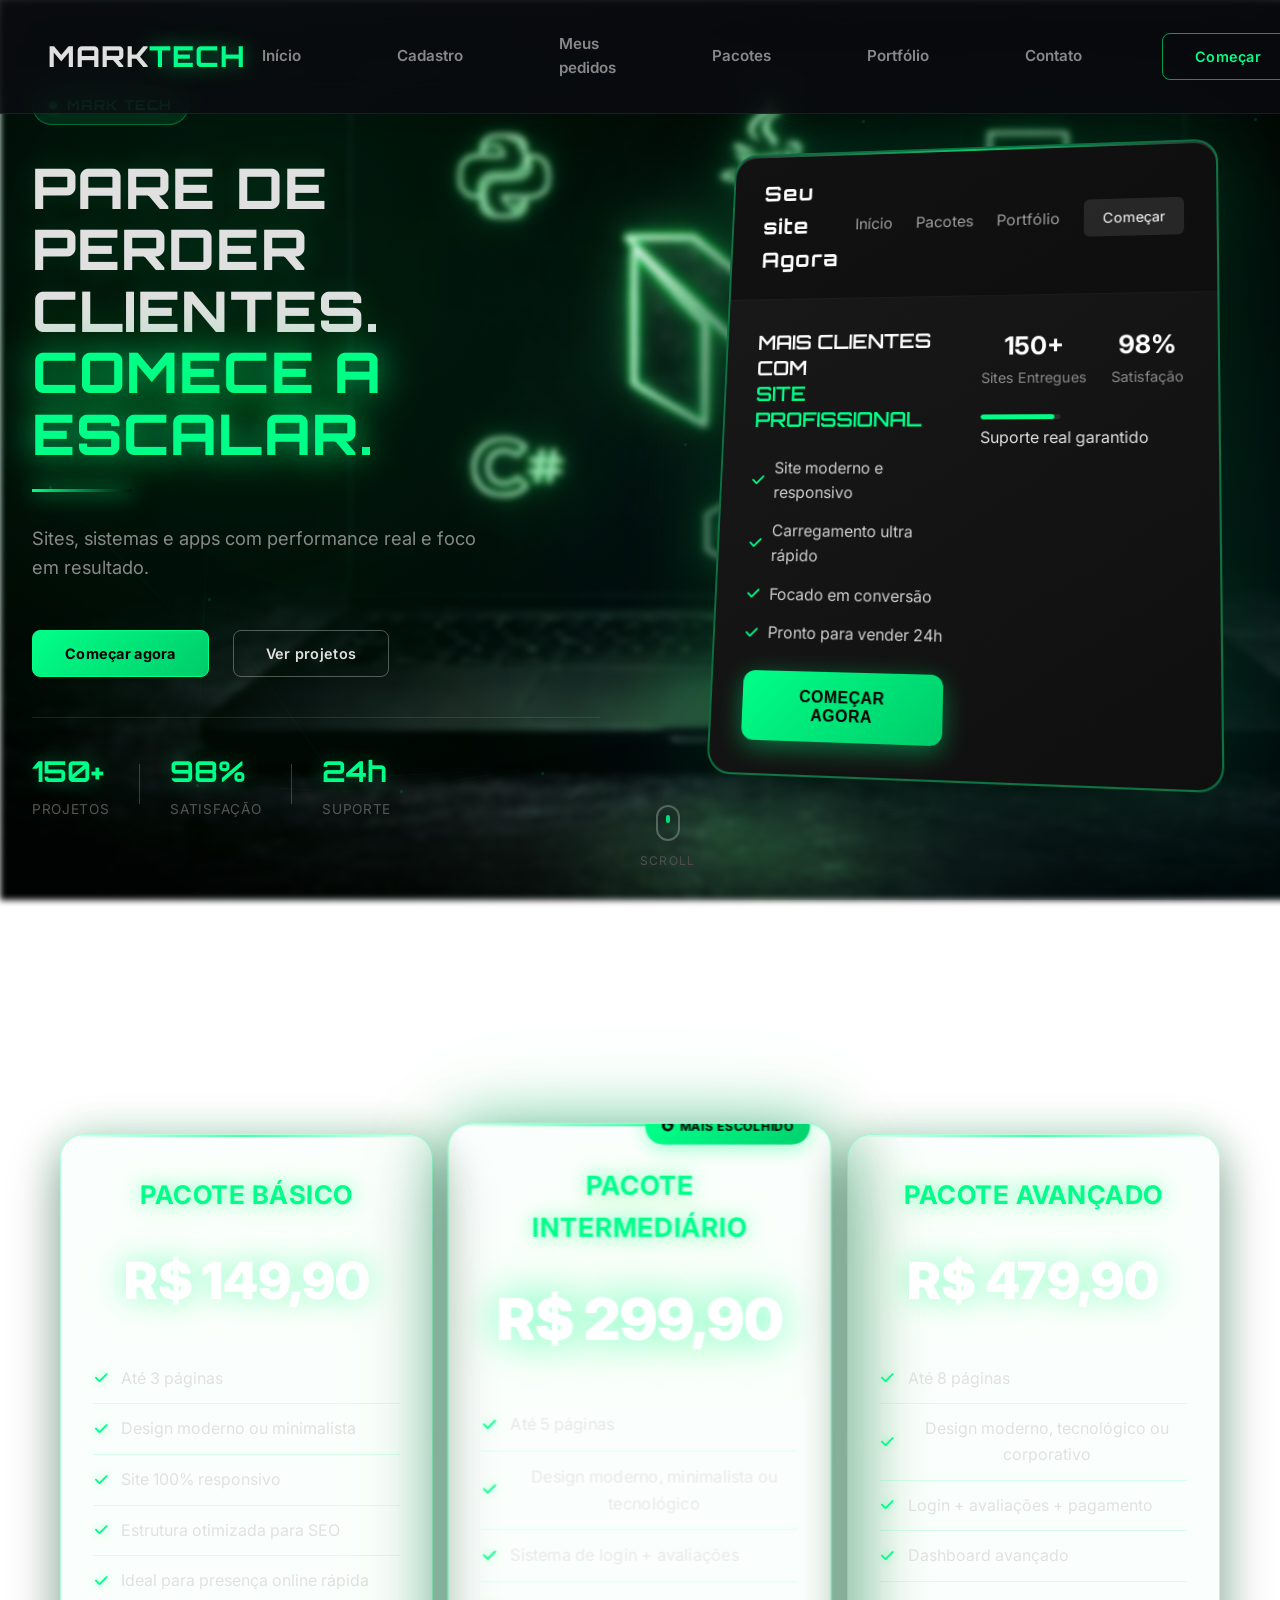
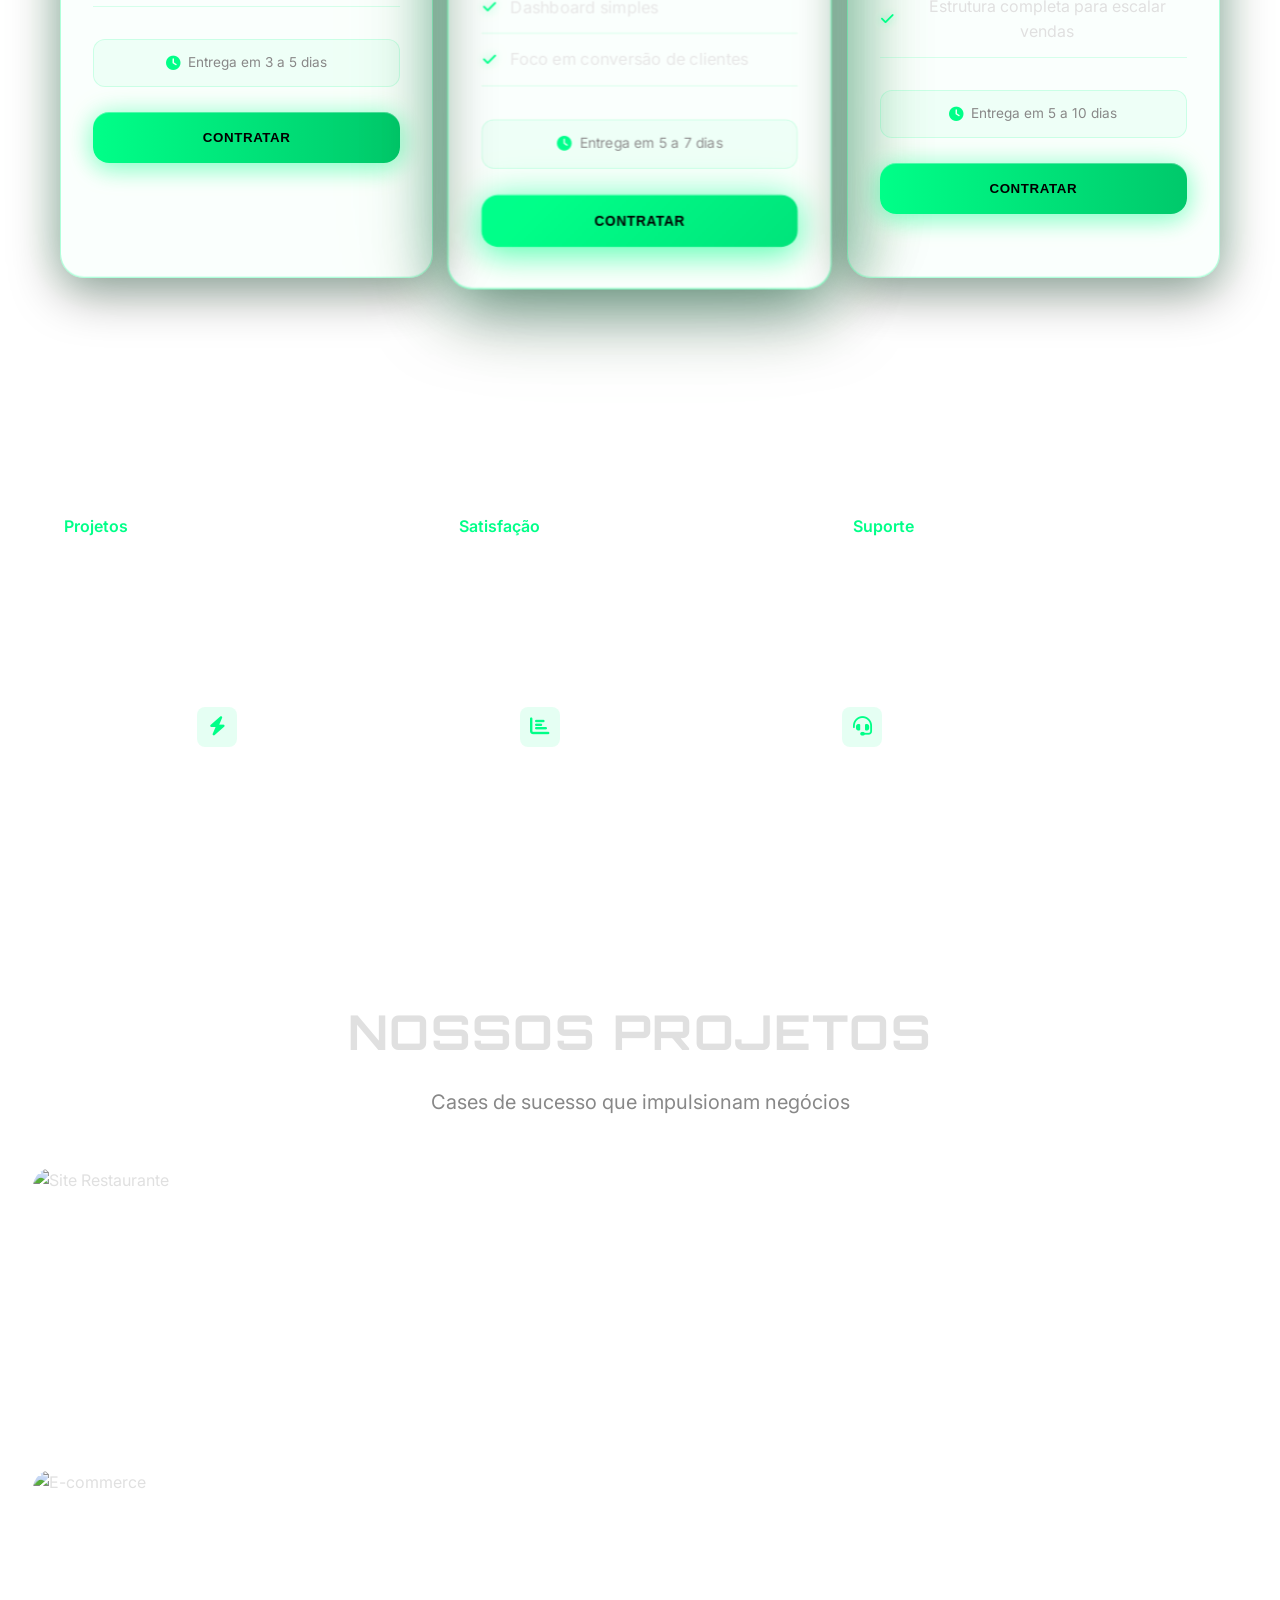
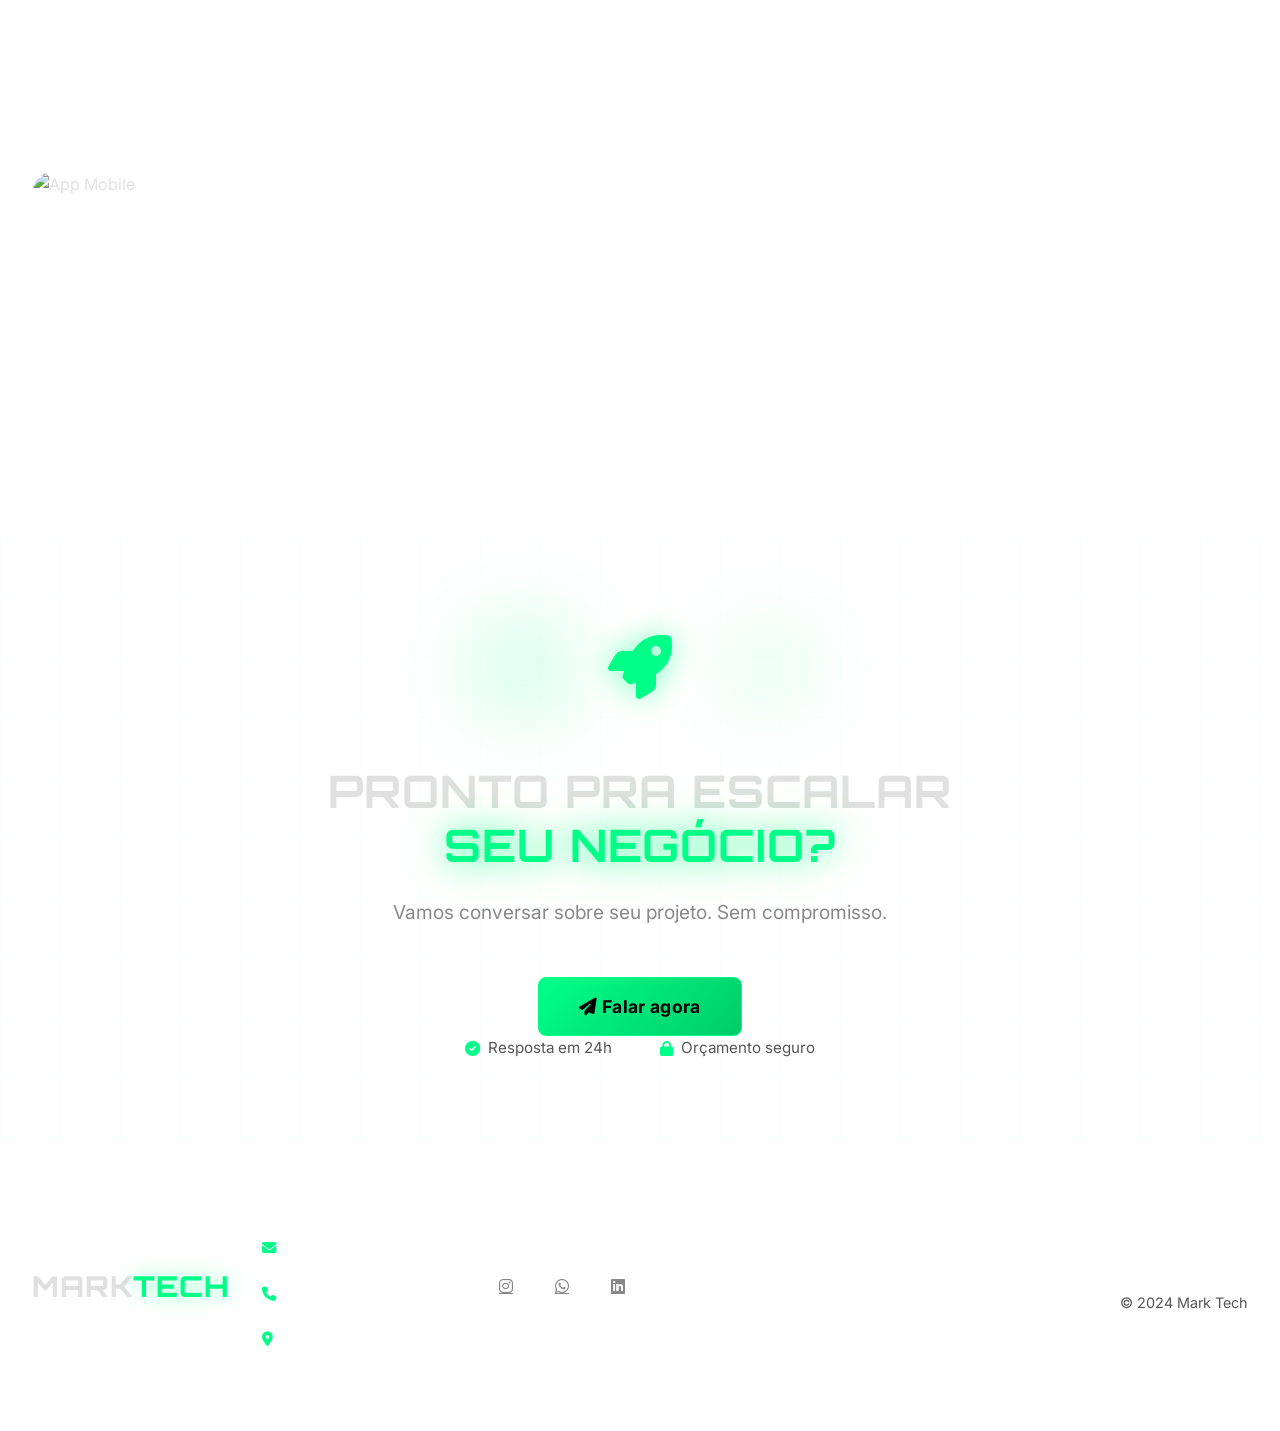
==== commit c77af5ef: "Add files via upload" ====
--- a/index.html
+++ b/index.html
@@ -44,7 +44,7 @@
                 <a href="#portfolio" class="nav-link">Portfólio</a>
                 <a href="#contact" class="nav-link">Contato</a>
                 <div class="nav-actions">
-                    <button class="premium-btn">Começar</button>
+                    <button id="mainActionBtn" class="premium-btn" onclick="window.location.href='cadastro.html'">Começar</button>
                     <div class="user-profile" id="userProfile" style="display: none;">
                         <img src="" alt="Perfil" class="profile-img">
                     </div>
@@ -181,7 +181,7 @@
                 <i class="fas fa-clock"></i>
                 <span>Entrega em 3 a 5 dias</span>
             </div>
-            <button class="btn-contratar" onclick="window.location.href='pedido-basico.html'">Contratar</button>
+            <button class="btn-contratar" onclick="selecionarPacote('pedido-basico.html')">Contratar</button>
         </div>
         
         <!-- PACOTE INTERMEDIÁRIO -->
@@ -203,7 +203,7 @@
                 <i class="fas fa-clock"></i>
                 <span>Entrega em 5 a 7 dias</span>
             </div>
-            <button class="btn-contratar" onclick="window.location.href='pedido-intermediario.html'">Contratar</button>
+            <button class="btn-contratar" onclick="selecionarPacote('pedido-intermediario.html')">Contratar</button>
         </div>
         
         <!-- PACOTE AVANÇADO -->
@@ -221,7 +221,7 @@
                 <i class="fas fa-clock"></i>
                 <span>Entrega em 5 a 10 dias</span>
             </div>
-            <button class="btn-contratar" onclick="window.location.href='pedido-avancado.html'">Contratar</button>
+            <button class="btn-contratar" onclick="selecionarPacote('pedido-avancado.html')">Contratar</button>
         </div>
     </section>
 
@@ -394,6 +394,8 @@
     <script src="pacotes-scroll.js"></script>
     <!-- Começar Redirect Force System -->
     <script src="comecar-redirect.js"></script>
+    <!-- UI Dynamic Button System -->
+    <script type="module" src="./js/ui.js"></script>
     
     <script>
         // Forçar redirecionamento do botão "Meus pedidos"
@@ -411,6 +413,34 @@
                 }
             });
         });
+        
+        // Função para selecionar pacote e salvar página de destino
+        function selecionarPacote(pagina) {
+            // salva como backup
+            localStorage.setItem("selectedPackage", pagina);
+
+            // envia via URL (principal)
+            window.location.href = `cadastro.html?pacote=${encodeURIComponent(pagina)}`;
+        }
+
+        // Script para clique em pacotes com autenticação
+        document.addEventListener('DOMContentLoaded', function() {
+            document.querySelectorAll('[data-pacote]').forEach(card => {
+                card.addEventListener('click', function() {
+                    const pacote = this.getAttribute('data-pacote');
+                    
+                    // Mapear pacote para página de destino
+                    const packagePages = {
+                        'basico': 'pedido-basico.html',
+                        'intermediario': 'pedido-intermediario.html', 
+                        'avancado': 'pedido-avancado.html'
+                    };
+                    
+                    const paginaDestino = packagePages[pacote] || 'pedido-basico.html';
+                    selecionarPacote(paginaDestino);
+                });
+            });
+        });
     </script>
     <script src="script.js"></script>
 </body>
--- a/styles.css
+++ b/styles.css
@@ -4821,9 +4821,16 @@
 
 
 .btn-contratar {
-    background: linear-gradient(135deg, var(--neon-green), #00cc6a);
+    background: linear-gradient(90deg, #00ff88, #00c96b);
     color: #000;
     border: none;
+    border-radius: 12px;
+    padding: 14px 28px;
+    font-weight: bold;
+    letter-spacing: 1px;
+    cursor: pointer;
+    transition: all 0.3s ease;
+    box-shadow: 0 0 15px rgba(0, 255, 136, 0.4);
     padding: 18px 36px;
     border-radius: 16px;
     font-weight: 800;
@@ -4865,13 +4872,8 @@
 }
 
 .btn-contratar:hover {
-    background: linear-gradient(135deg, #00ff88, #00dd77);
-    transform: translateY(-6px) scale(1.04);
-    box-shadow: 
-        0 12px 45px rgba(0, 255, 136, 0.6),
-        0 0 60px rgba(0, 255, 136, 0.4),
-        0 0 100px rgba(0, 255, 136, 0.2),
-        inset 0 1px 0 rgba(255, 255, 255, 0.4);
+    transform: scale(1.05);
+    box-shadow: 0 0 25px rgba(0, 255, 136, 0.7);
 }
 
 .btn-contratar:hover::before {
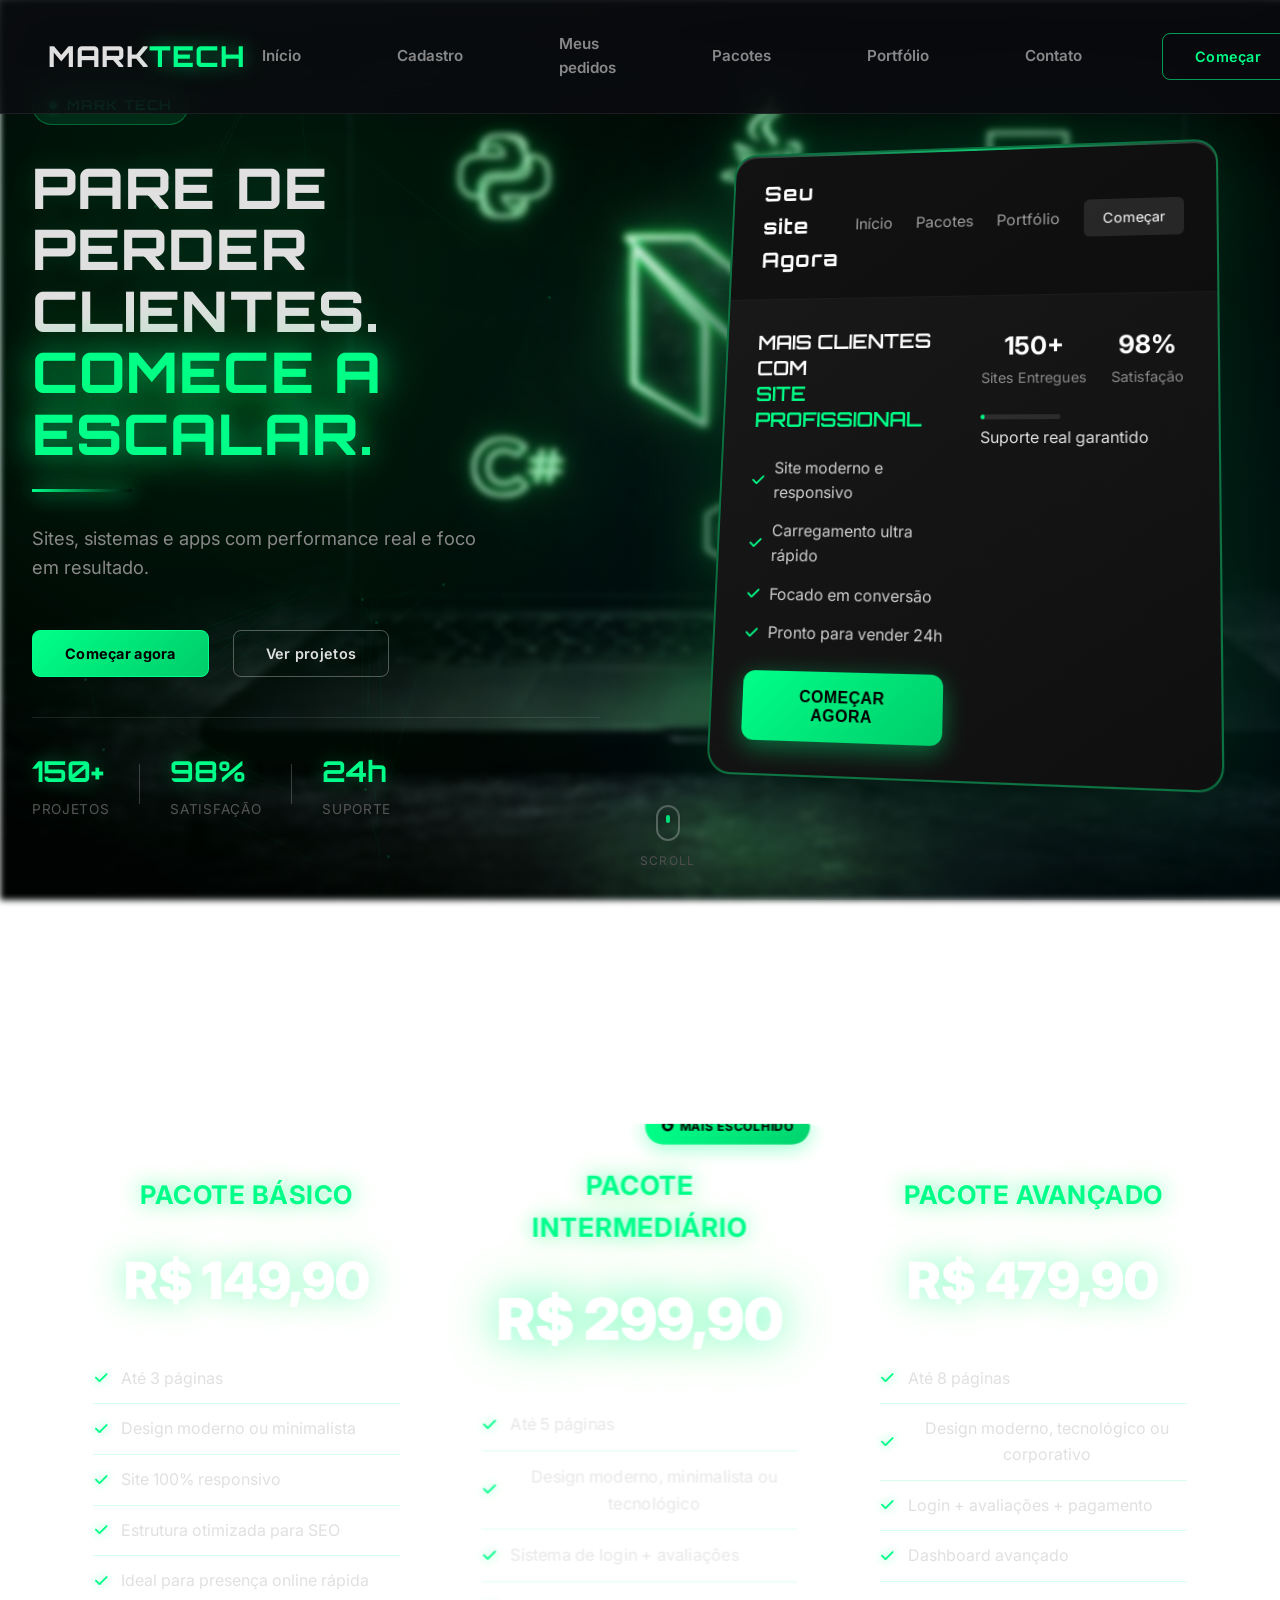
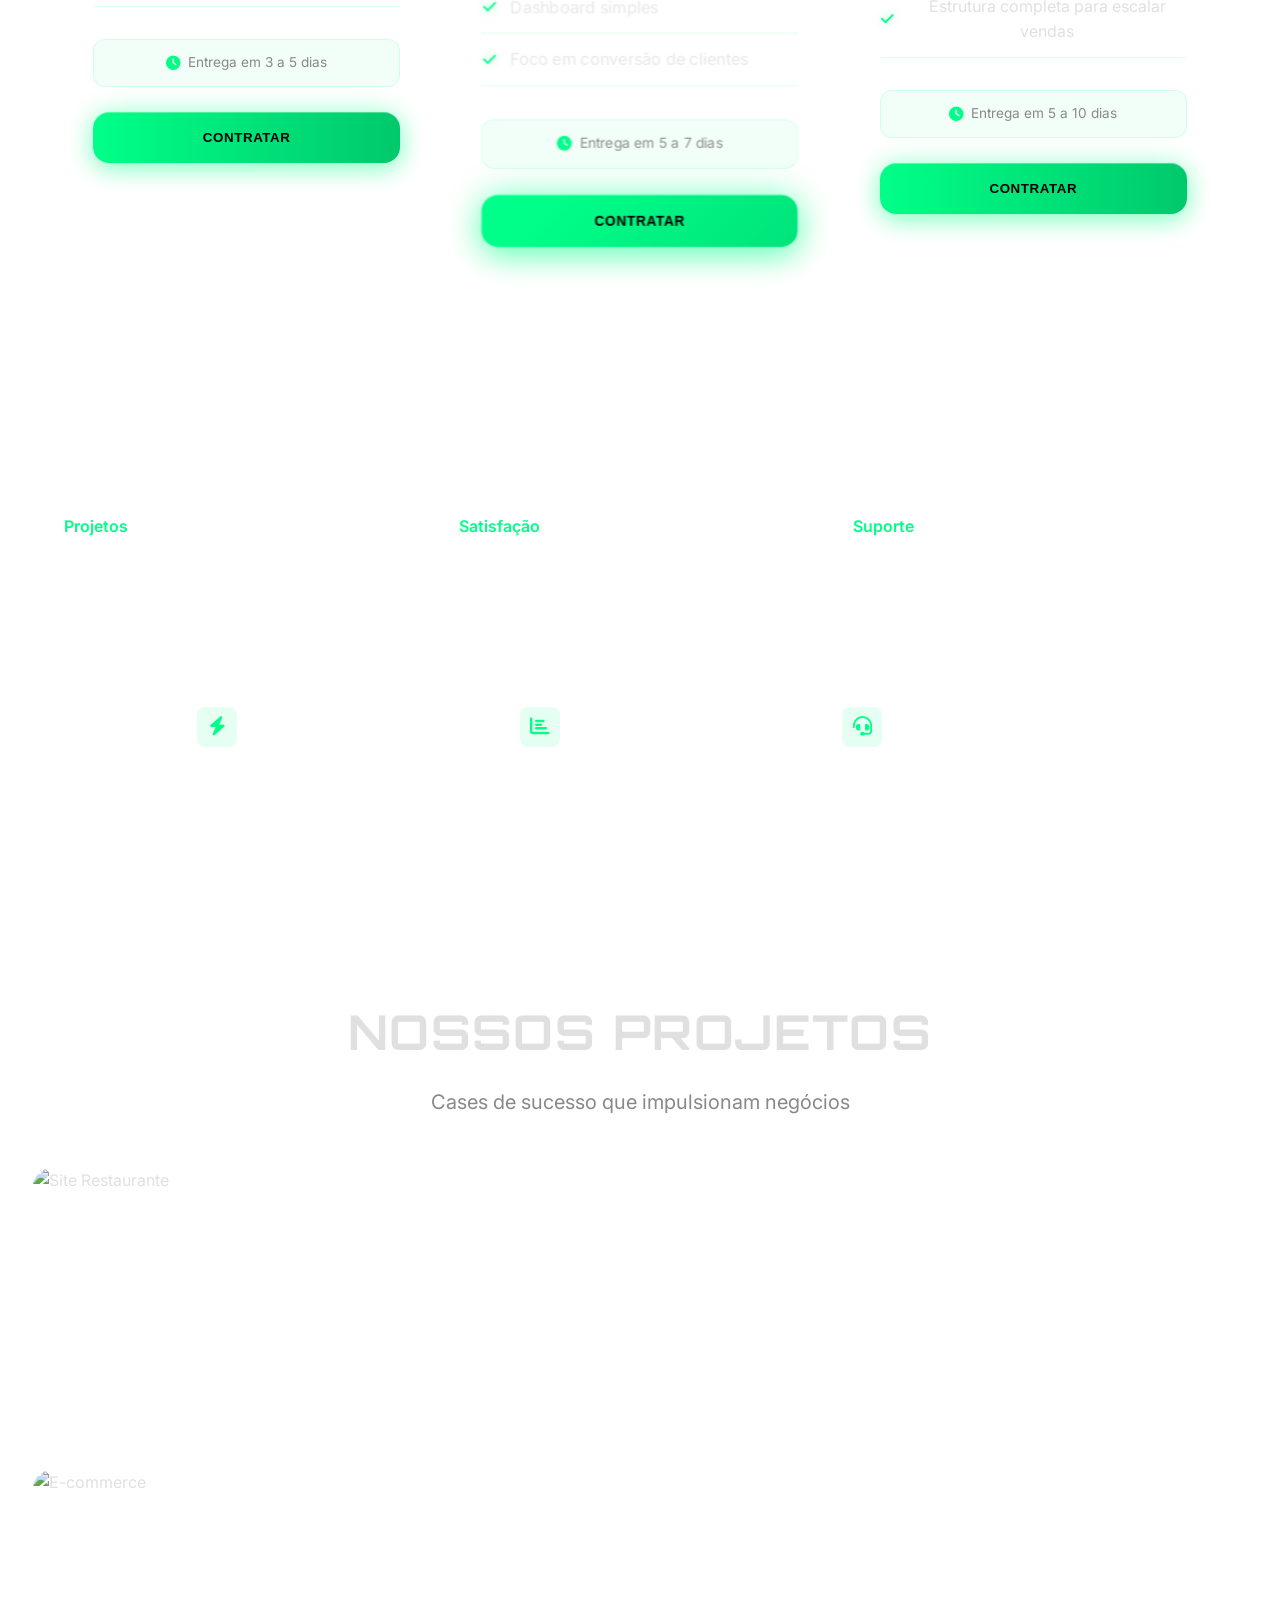
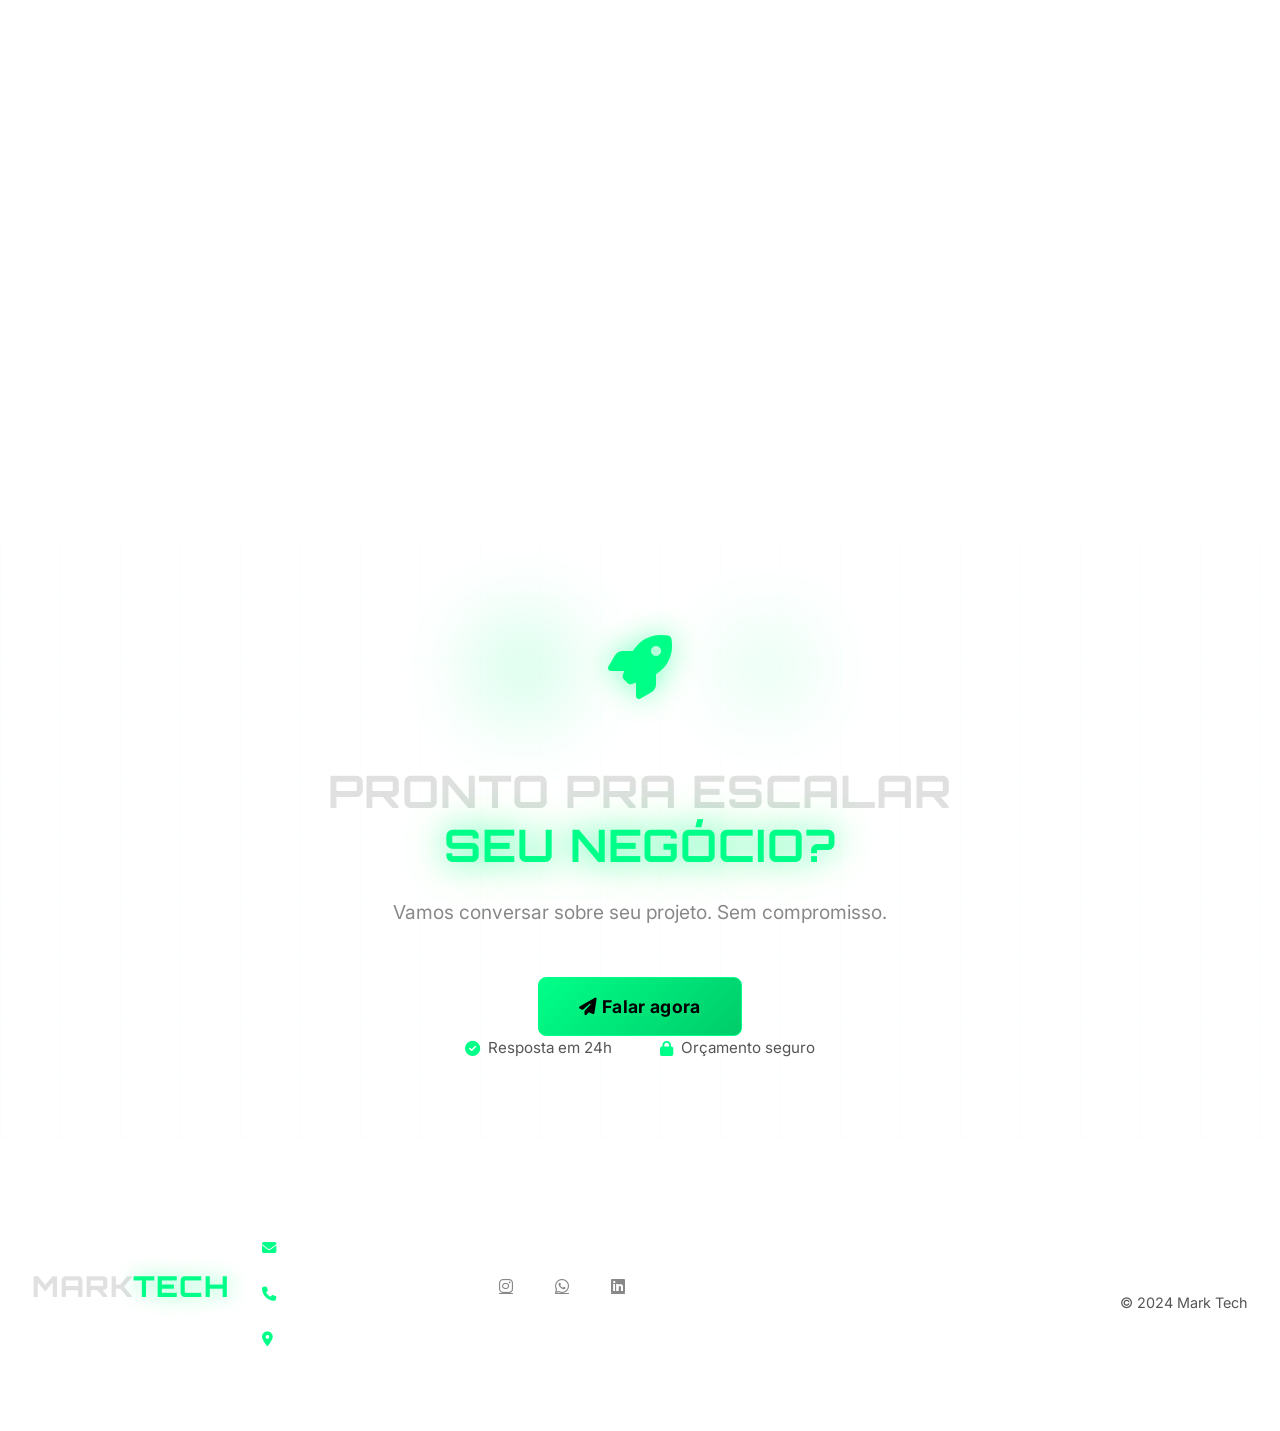
==== commit 9f7c027c: "Add files via upload" ====
--- a/index.html
+++ b/index.html
@@ -382,9 +382,7 @@
     <script src="dashboard-3d.js"></script>
     <!-- Pacotes 3D Advanced Animation System -->
     <script src="pacotes-3d-advanced.js"></script>
-    <!-- Ultra Premium Animation System -->
-    <script src="ultra-premium-animations.js"></script>
-    <!-- Card Rotation Click System -->
+        <!-- Card Rotation Click System -->
     <script src="card-rotation.js"></script>
     <!-- User Authentication System -->
     <script src="user-auth.js"></script>
@@ -394,6 +392,9 @@
     <script src="pacotes-scroll.js"></script>
     <!-- Começar Redirect Force System -->
     <script src="comecar-redirect.js"></script>
+    <!-- Firebase Authentication System -->
+    <script type="module" src="./js/firebase.js"></script>
+    <script type="module" src="./js/auth.js"></script>
     <!-- UI Dynamic Button System -->
     <script type="module" src="./js/ui.js"></script>
     
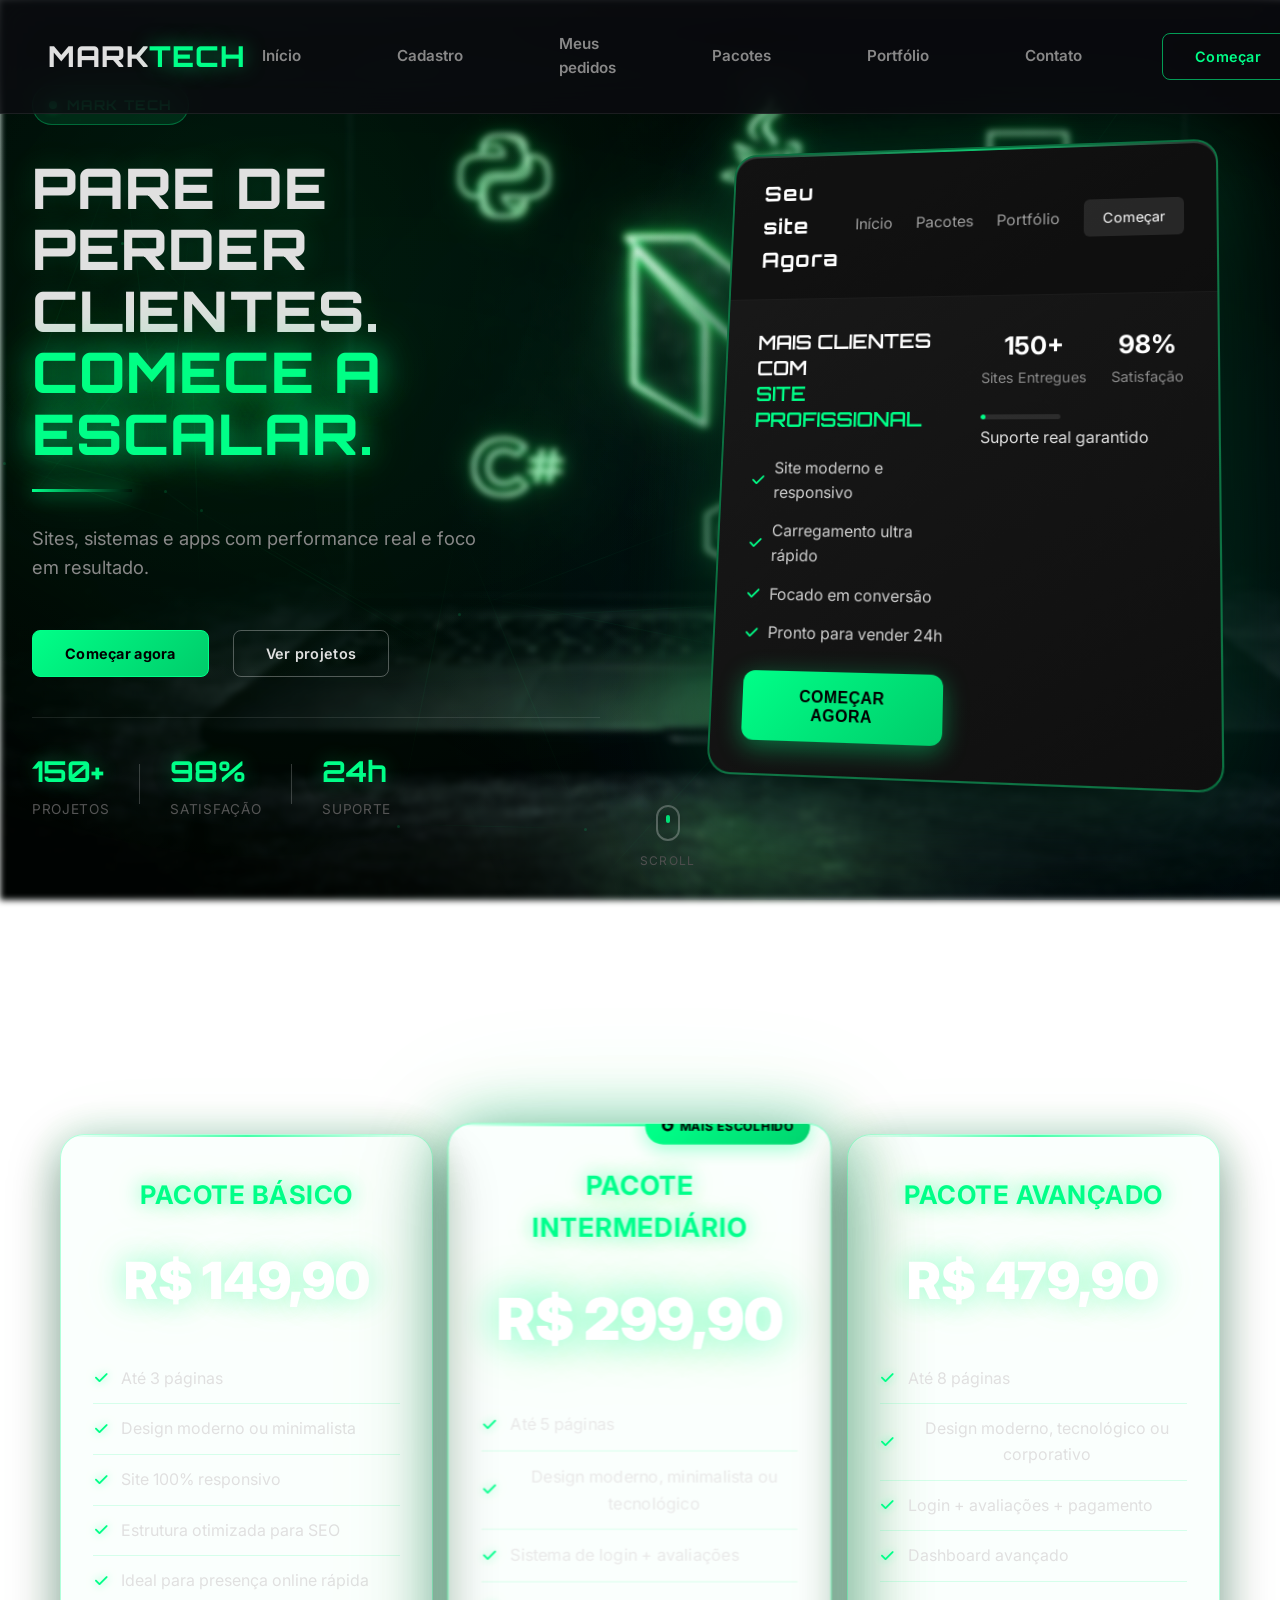
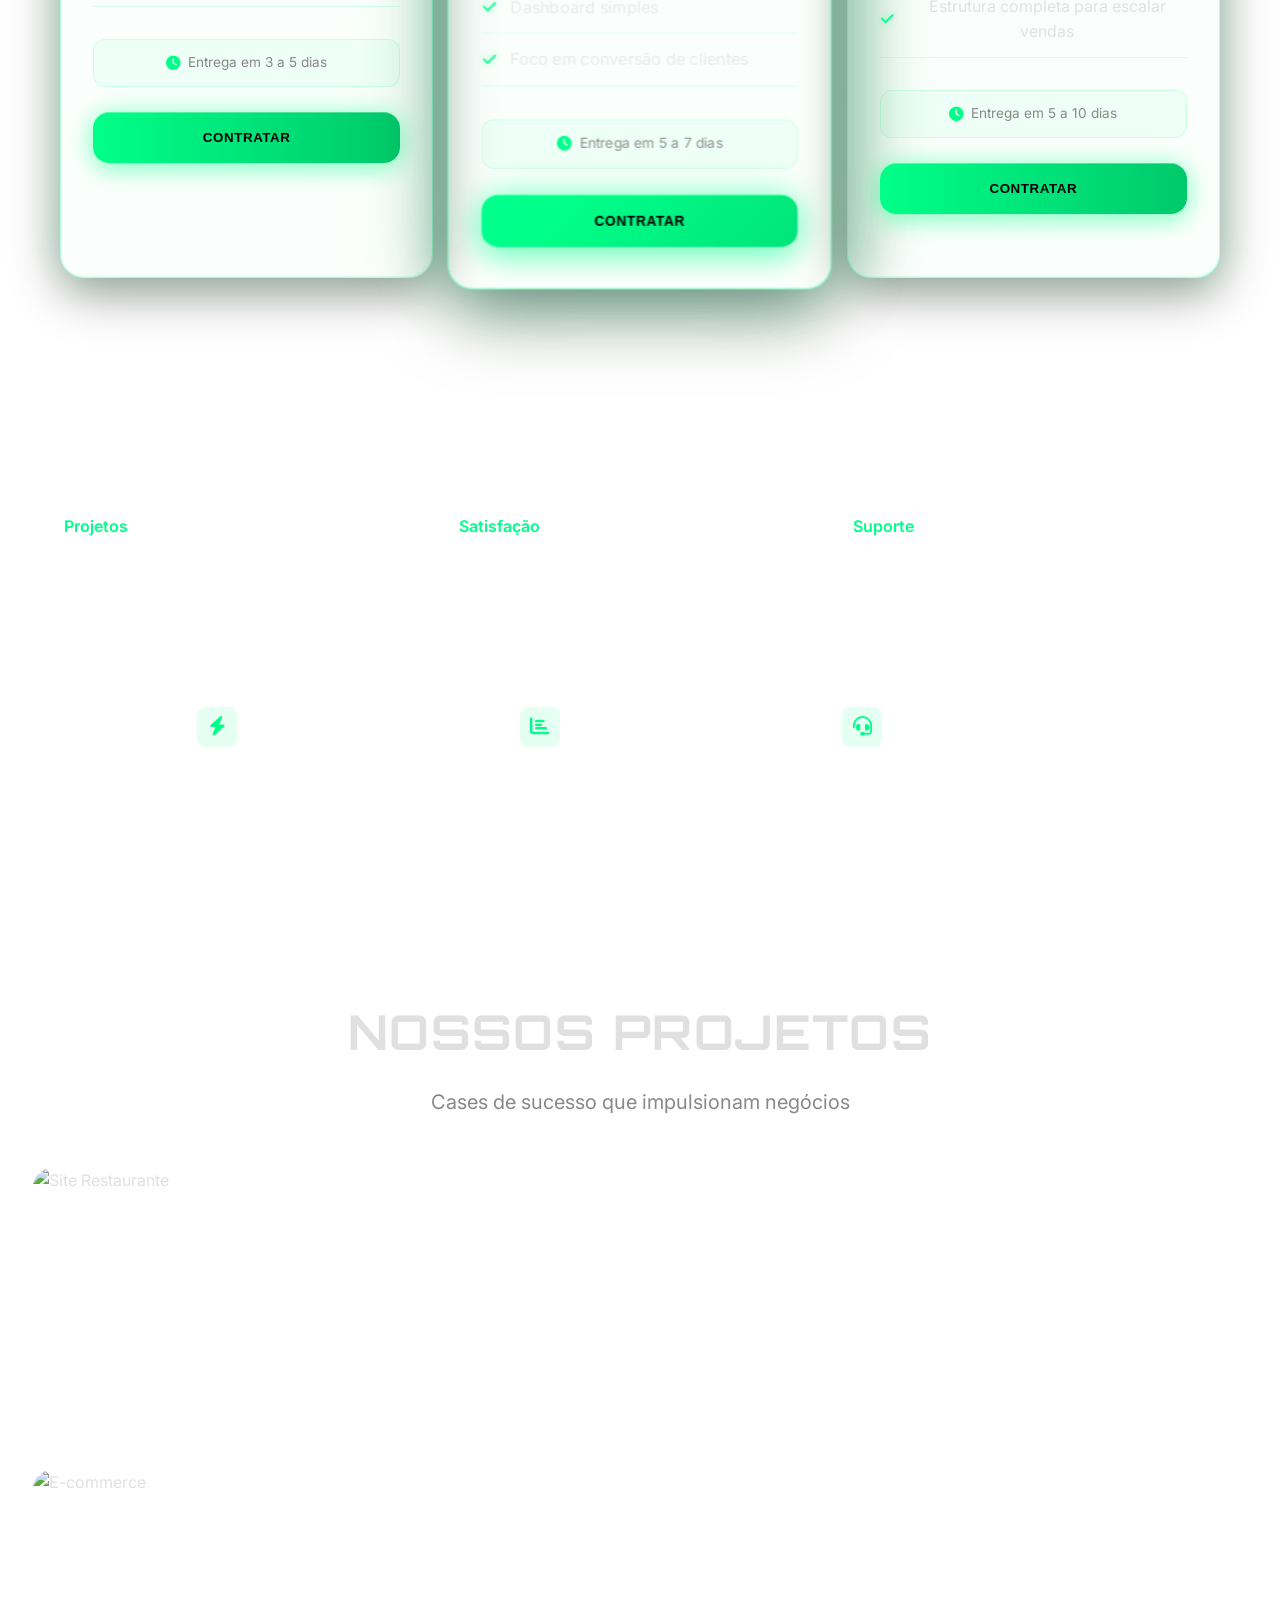
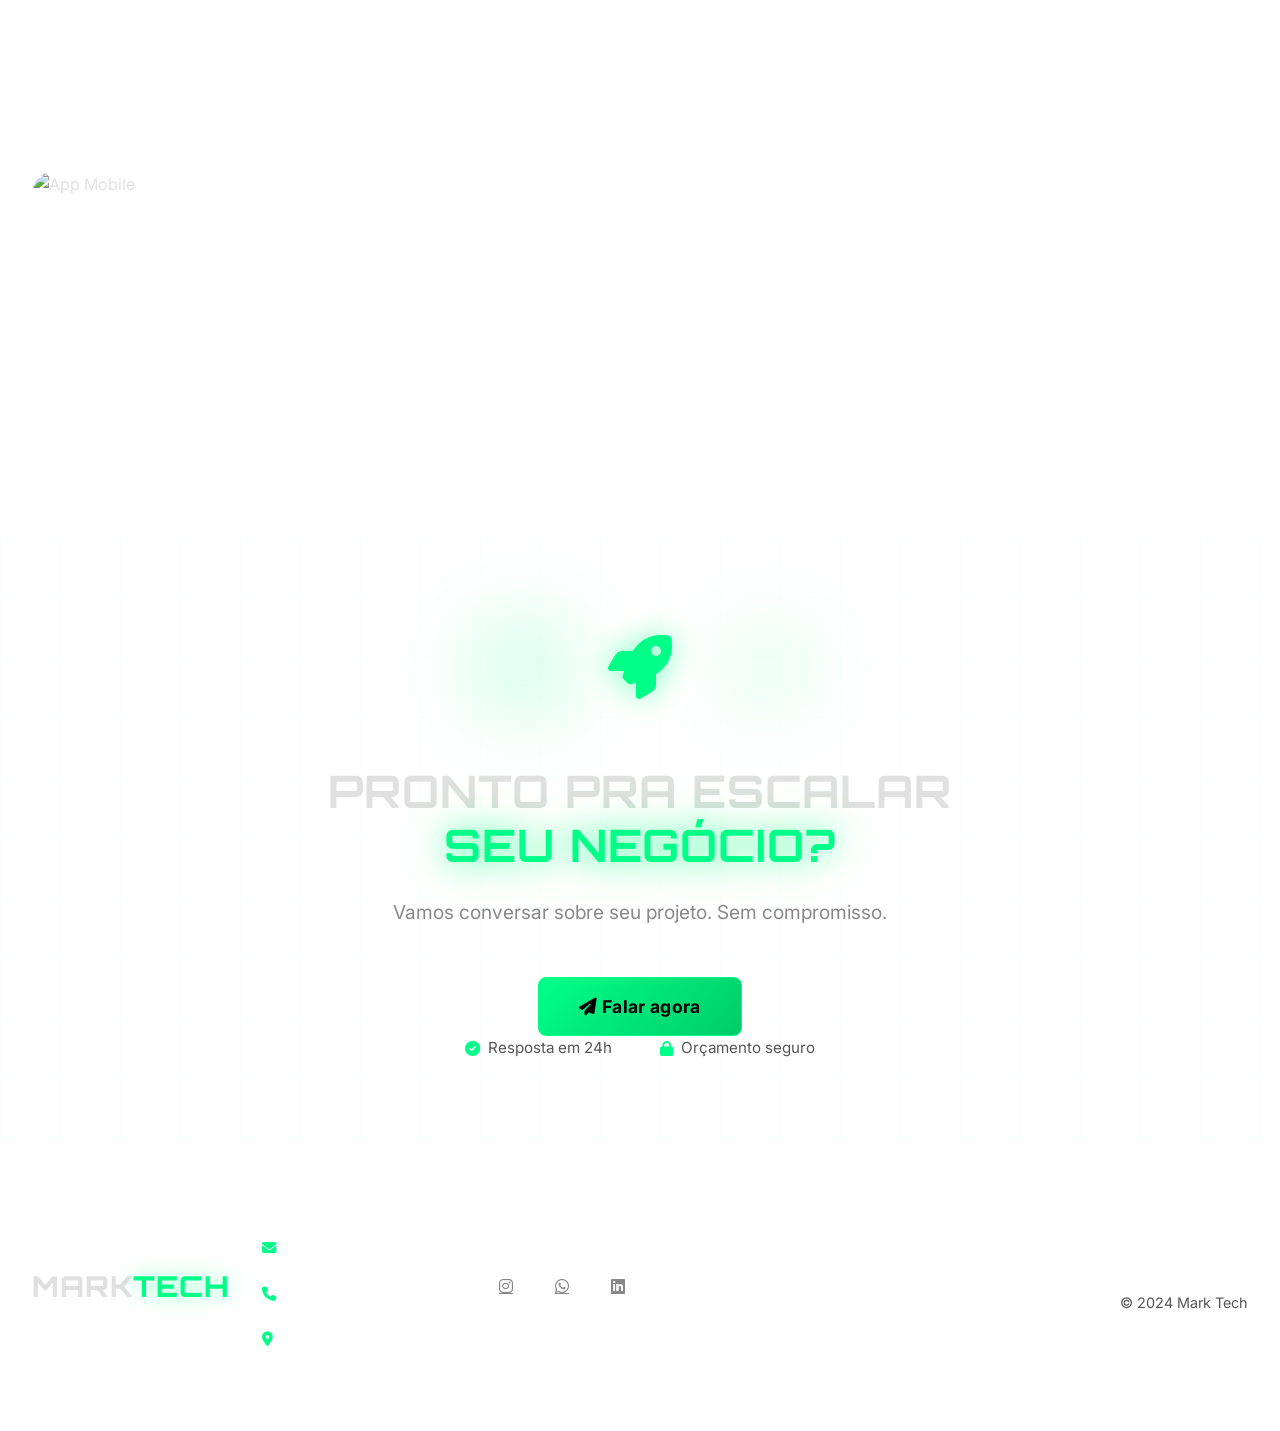
==== commit d1ba2338: "Add files via upload" ====
--- a/index.html
+++ b/index.html
@@ -394,7 +394,6 @@
     <script src="comecar-redirect.js"></script>
     <!-- Firebase Authentication System -->
     <script type="module" src="./js/firebase.js"></script>
-    <script type="module" src="./js/auth.js"></script>
     <!-- UI Dynamic Button System -->
     <script type="module" src="./js/ui.js"></script>
     
@@ -405,23 +404,19 @@
                 if (el.textContent.trim() === "Meus pedidos") {
                     el.onclick = function() {
                         window.location.href = "meus-pedidos.html";
-                        return false;
-                    };
-                    el.addEventListener('click', function(e) {
-                        e.preventDefault();
-                        window.location.href = "meus-pedidos.html";
-                    });
+                    }
                 }
             });
         });
         
         // Função para selecionar pacote e salvar página de destino
-        function selecionarPacote(pagina) {
-            // salva como backup
-            localStorage.setItem("selectedPackage", pagina);
-
-            // envia via URL (principal)
-            window.location.href = `cadastro.html?pacote=${encodeURIComponent(pagina)}`;
+        function selecionarPacote(pacote) {
+            localStorage.setItem("selectedPackage", pacote);
+
+            // DEBUG
+            console.log("PACOTE SALVO:", pacote);
+
+            window.location.href = "cadastro.html";
         }
 
         // Script para clique em pacotes com autenticação
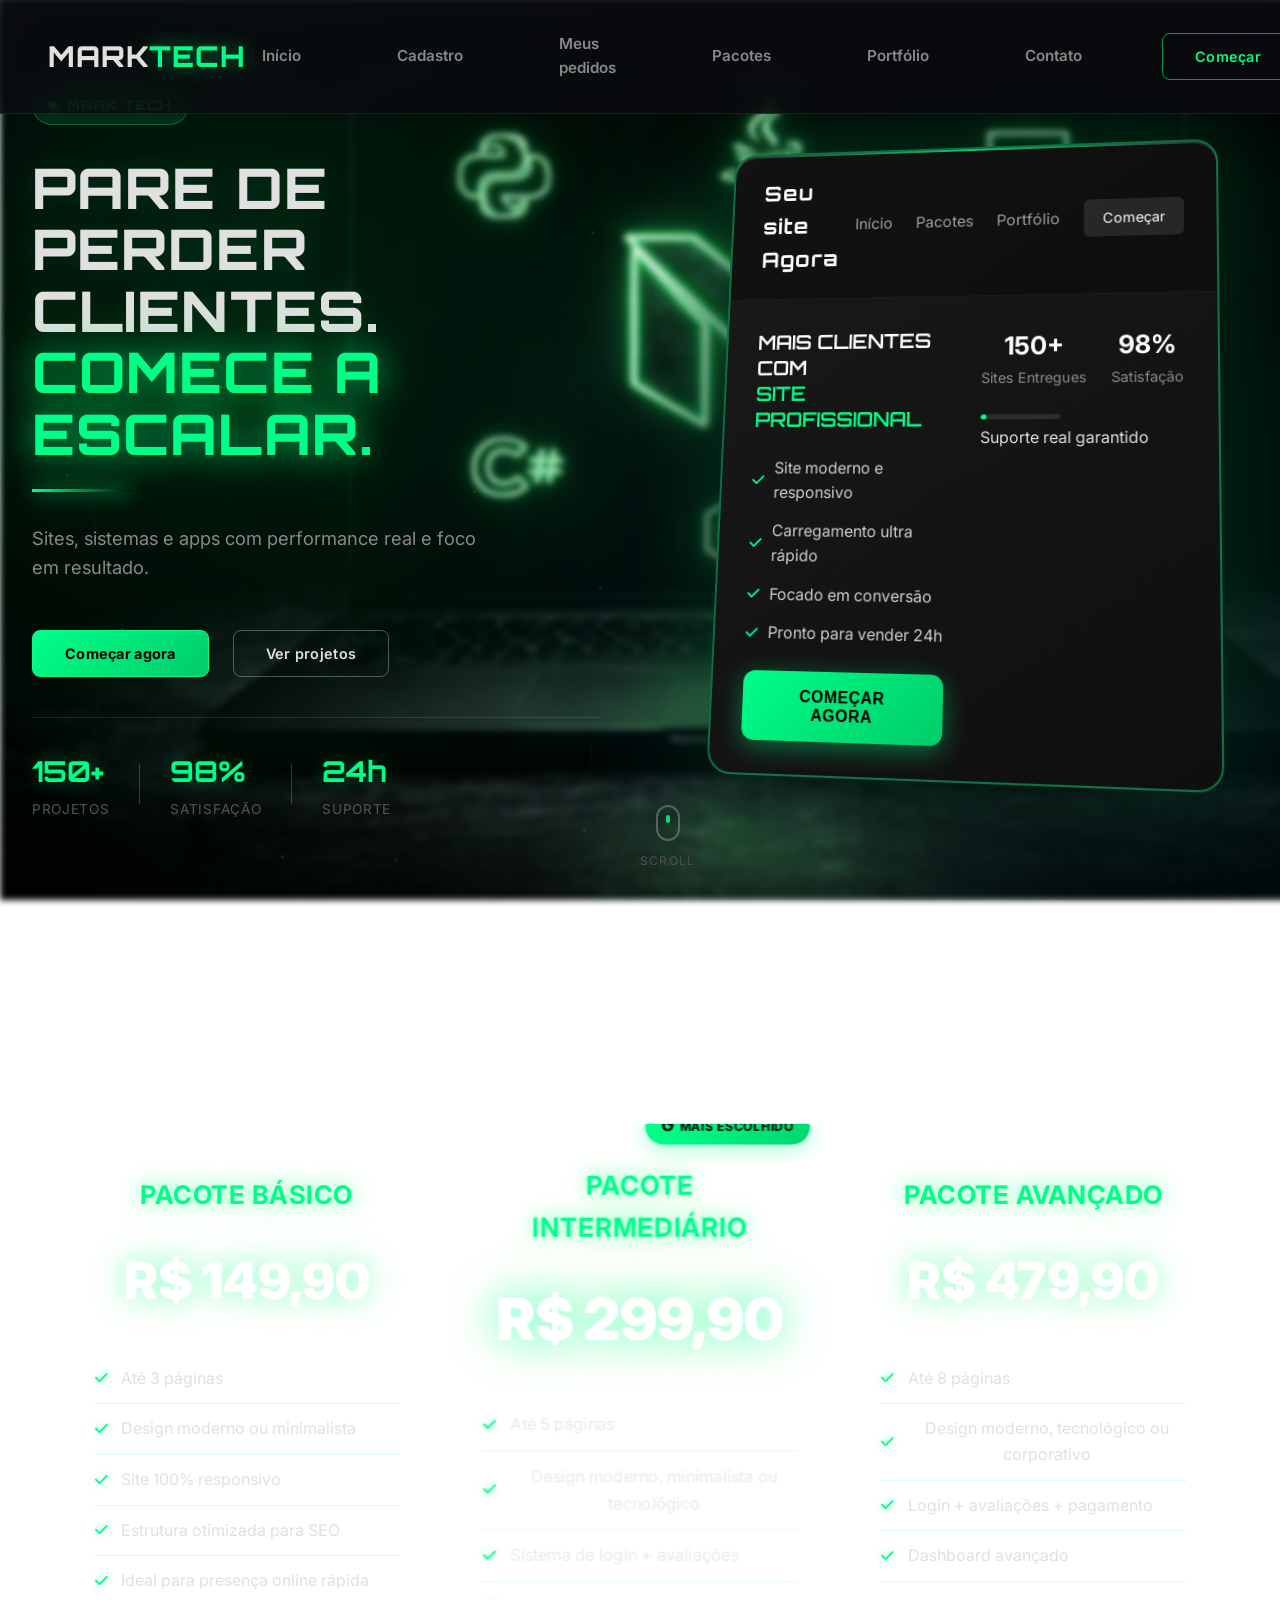
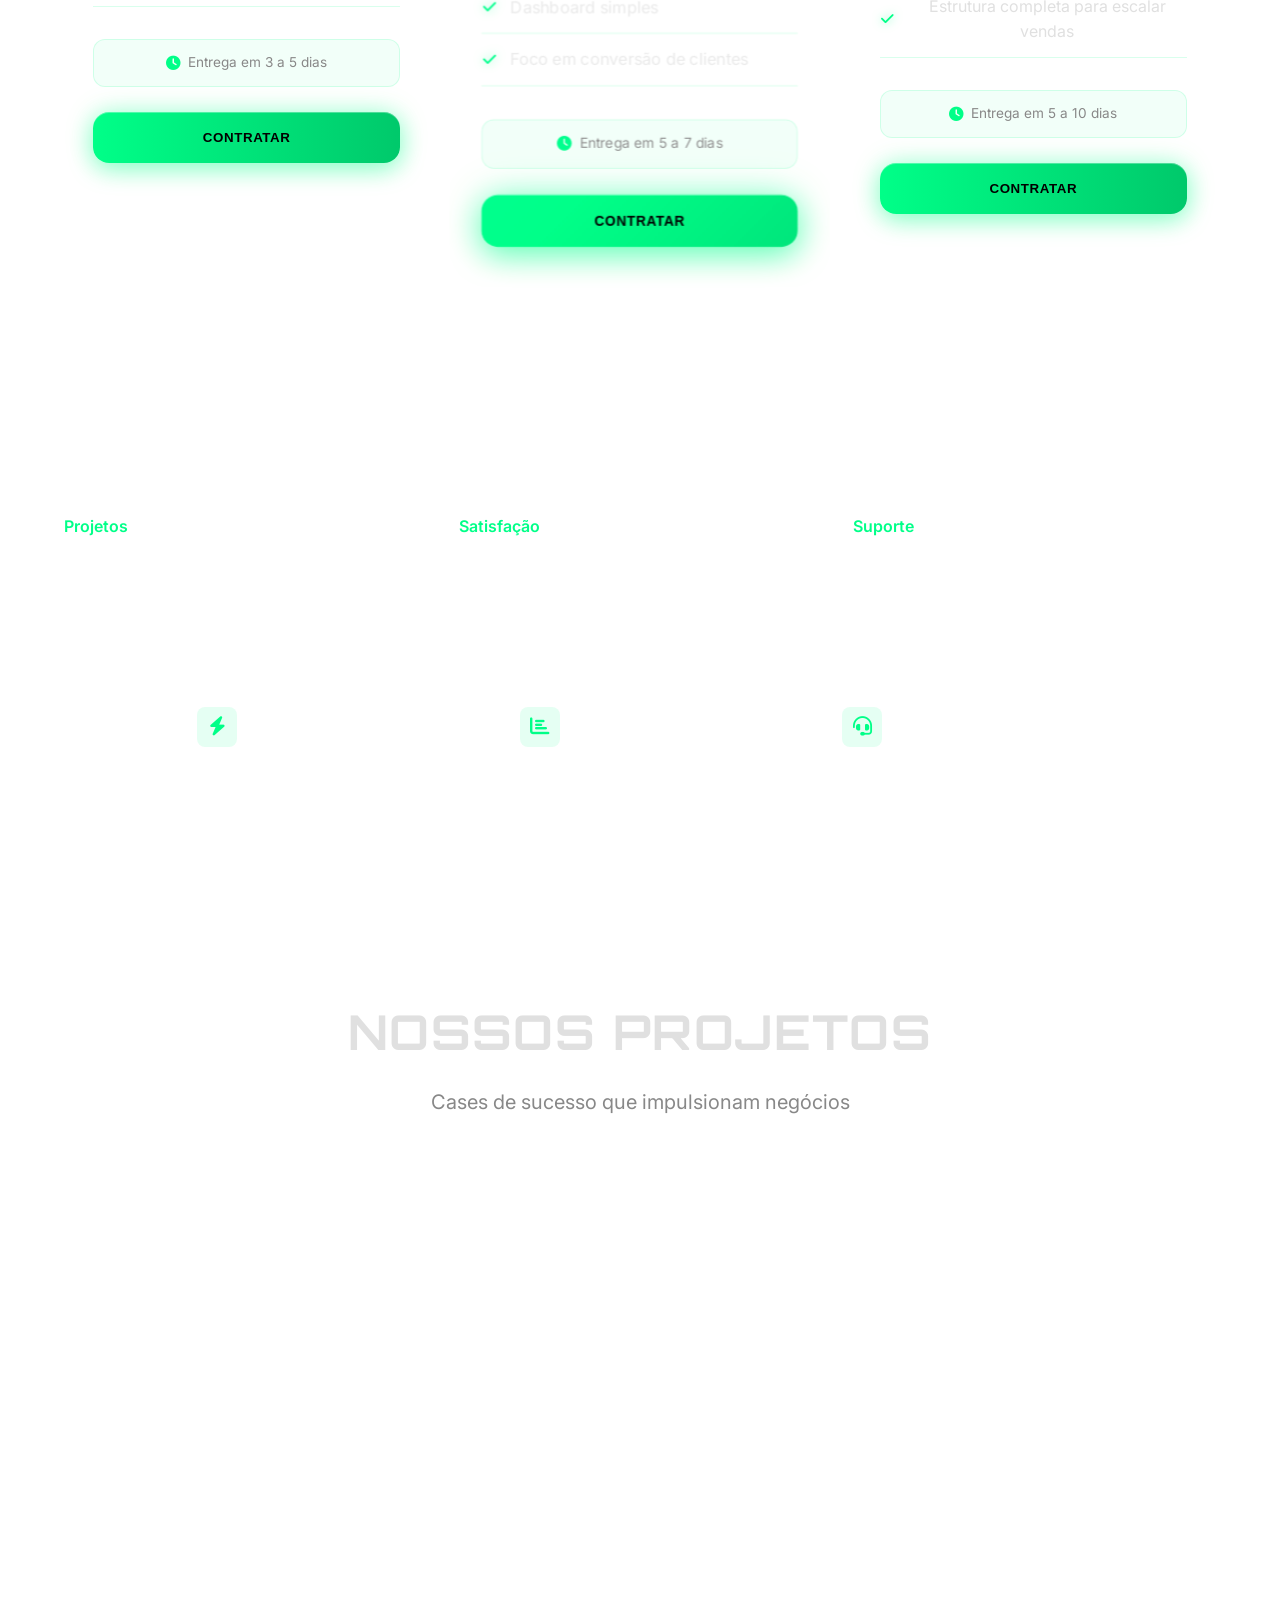
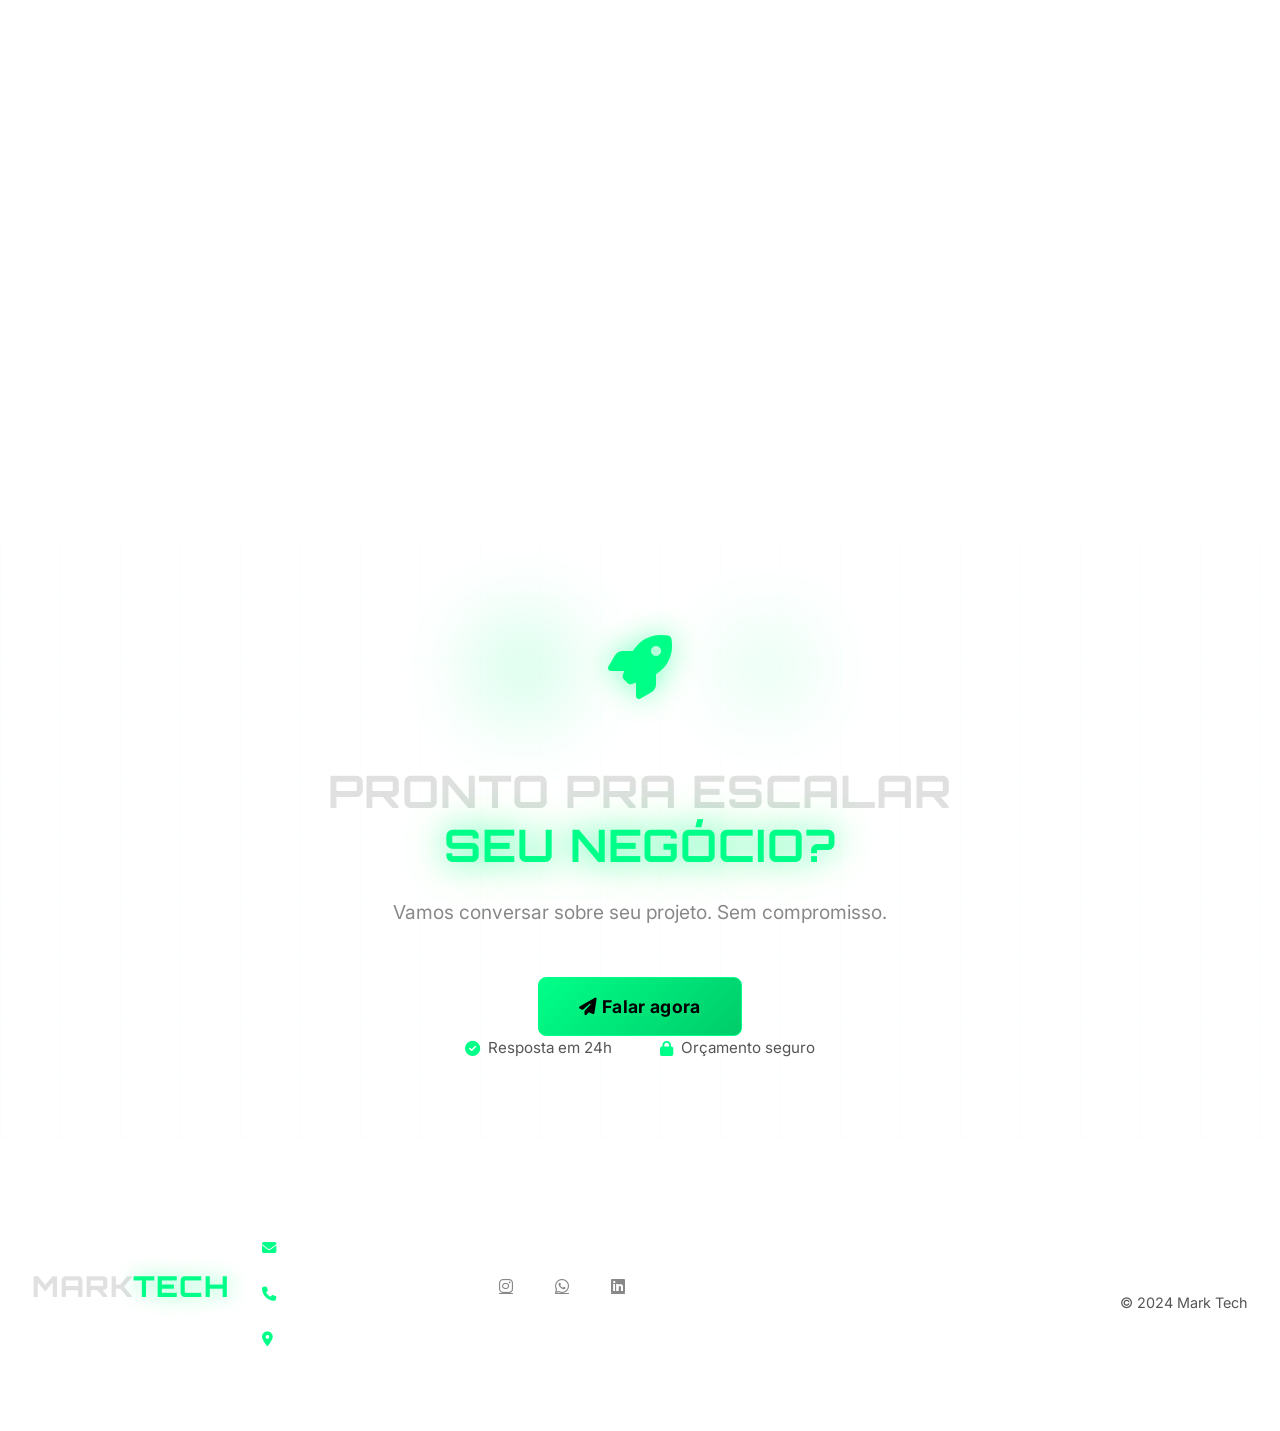
==== commit cb8f70d5: "Add files via upload" ====
--- a/index.html
+++ b/index.html
@@ -393,9 +393,7 @@
     <!-- Começar Redirect Force System -->
     <script src="comecar-redirect.js"></script>
     <!-- Firebase Authentication System -->
-    <script type="module" src="./js/firebase.js"></script>
-    <!-- UI Dynamic Button System -->
-    <script type="module" src="./js/ui.js"></script>
+    <!-- Scripts removidos (arquivos não existentes) -->
     
     <script>
         // Forçar redirecionamento do botão "Meus pedidos"
@@ -439,5 +437,135 @@
         });
     </script>
     <script src="script.js"></script>
+
+    <!-- 🔥 IMPLEMENTAÇÃO DE LOGOUT -->
+    <script type="module">
+        import { initializeApp } from "https://www.gstatic.com/firebasejs/12.12.1/firebase-app.js";
+        import { getAuth, signOut, onAuthStateChanged } 
+        from "https://www.gstatic.com/firebasejs/12.12.1/firebase-auth.js";
+
+        const firebaseConfig = {
+          apiKey: "AIzaSyDJ51q10wnS3M44FN5ynEa448iaFIHF3vw",
+          authDomain: "marktech-a89b4.firebaseapp.com",
+          projectId: "marktech-a89b4",
+          appId: "1:174835858964:web:27a12739a8ce4e4fdcb101"
+        };
+
+        const app = initializeApp(firebaseConfig);
+        const auth = getAuth(app);
+
+        const mainBtn = document.getElementById("mainActionBtn");
+
+        // 🔥 DETECTAR ESTADO DE AUTENTICAÇÃO E ATUALIZAR BOTÃO
+        onAuthStateChanged(auth, (user) => {
+          const userProfile = document.getElementById("userProfile");
+          const profileImg = document.querySelector(".profile-img");
+
+          if (user) {
+            // Usuário logado → mostrar "Sair"
+            mainBtn.textContent = "Sair";
+            mainBtn.onclick = async () => {
+              try {
+                // 🔥 BLOQUEAR ATUALIZAÇÃO DO BOTÃO DURANTE LOGOUT
+                const originalOnClick = mainBtn.onclick;
+                mainBtn.onclick = null;
+                
+                await signOut(auth);
+                
+                // Limpar estado de autenticação
+                localStorage.removeItem("user");
+                sessionStorage.removeItem("redirectAfterLogin");
+                
+                // 🔥 REDIRECIONAR IMEDIATO PARA HOME (SEM ESPERAR onAuthStateChanged)
+                window.location.replace("index.html");
+                
+              } catch (error) {
+                console.error("Erro no logout:", error);
+              }
+            };
+
+            // 🔥 EXIBIR FOTO REAL DO USUÁRIO GOOGLE
+            if (user.photoURL) {
+              profileImg.src = user.photoURL;
+              userProfile.style.display = "block";
+              console.log("Foto do usuário carregada:", user.photoURL);
+            } else {
+              // Fallback se não tiver foto
+              profileImg.src = "";
+              userProfile.style.display = "none";
+              console.log("Usuário não tem foto (photoURL)");
+            }
+
+          } else {
+            // Usuário deslogado → mostrar "Começar"
+            mainBtn.textContent = "Começar";
+            mainBtn.onclick = () => {
+              window.location.href = "cadastro.html";
+            };
+
+            // 🔥 ESCONDER PERFIL E LIMPAR FOTO
+            userProfile.style.display = "none";
+            profileImg.src = "";
+            console.log("Usuário deslogado - perfil escondido");
+          }
+        });
+    </script>
+
+    <!-- 🔥 SCRIPT GLOBAL DE LOGOUT - FORÇAR HOME EM QUALQUER FLUXO -->
+    <script type="module">
+        // Importar funções Firebase necessárias
+        import { getAuth, signOut } from "https://www.gstatic.com/firebasejs/12.12.1/firebase-auth.js";
+
+        // Sobrescrever qualquer logout existente para garantir Home
+        document.addEventListener('DOMContentLoaded', function() {
+            
+            // 🔥 FORÇAR LOGOUT REAL DO FIREBASE + HOME
+            window.forcarLogoutReal = async function() {
+                try {
+                    console.log('🔥 EXECUTANDO LOGOUT REAL DO FIREBASE...');
+                    
+                    // 🔥 EXECUTAR SIGNOUT REAL DO FIREBASE
+                    if (typeof signOut === 'function') {
+                        // Usar instância auth já existente no escopo global
+                        const authInstance = getAuth();
+                        await signOut(authInstance);
+                        console.log('✅ SIGNOUT EXECUTADO COM SUCESSO');
+                    } else {
+                        console.warn('⚠️ FUNÇÃO SIGNOUT NÃO ENCONTRADA');
+                    }
+                    
+                    // Limpar qualquer estado de autenticação
+                    localStorage.removeItem('user');
+                    sessionStorage.removeItem('redirectAfterLogin');
+                    sessionStorage.removeItem('selectedPackage');
+                    
+                    // 🔥 REDIRECIONAMENTO IMEDIATO E FIXO PARA HOME
+                    window.location.replace('index.html');
+                    
+                } catch (error) {
+                    console.error('❌ ERRO NO LOGOUT:', error);
+                    // Fallback: limpar e redirecionar mesmo com erro
+                    localStorage.removeItem('user');
+                    sessionStorage.removeItem('redirectAfterLogin');
+                    sessionStorage.removeItem('selectedPackage');
+                    window.location.replace('index.html');
+                }
+            };
+            
+            // 🔥 LOGOUT CONTROLADO DIRETAMENTE (SEM CONFLITO GLOBAL)
+            // Listener global removido para evitar conflitos com outros botões
+            
+            // 🔥 SOBRESCREVER QUALQUER FUNÇÃO NOMEADA "logout"
+            if (typeof window.logout === 'function') {
+                const originalLogout = window.logout;
+                window.logout = function() {
+                    originalLogout.apply(this, arguments);
+                    setTimeout(forcarLogoutHome, 100);
+                };
+            }
+            
+            console.log('🔥 SCRIPT GLOBAL DE LOGOUT CARREGADO - HOME FORÇADA');
+        });
+    </script>
 </body>
 </html>
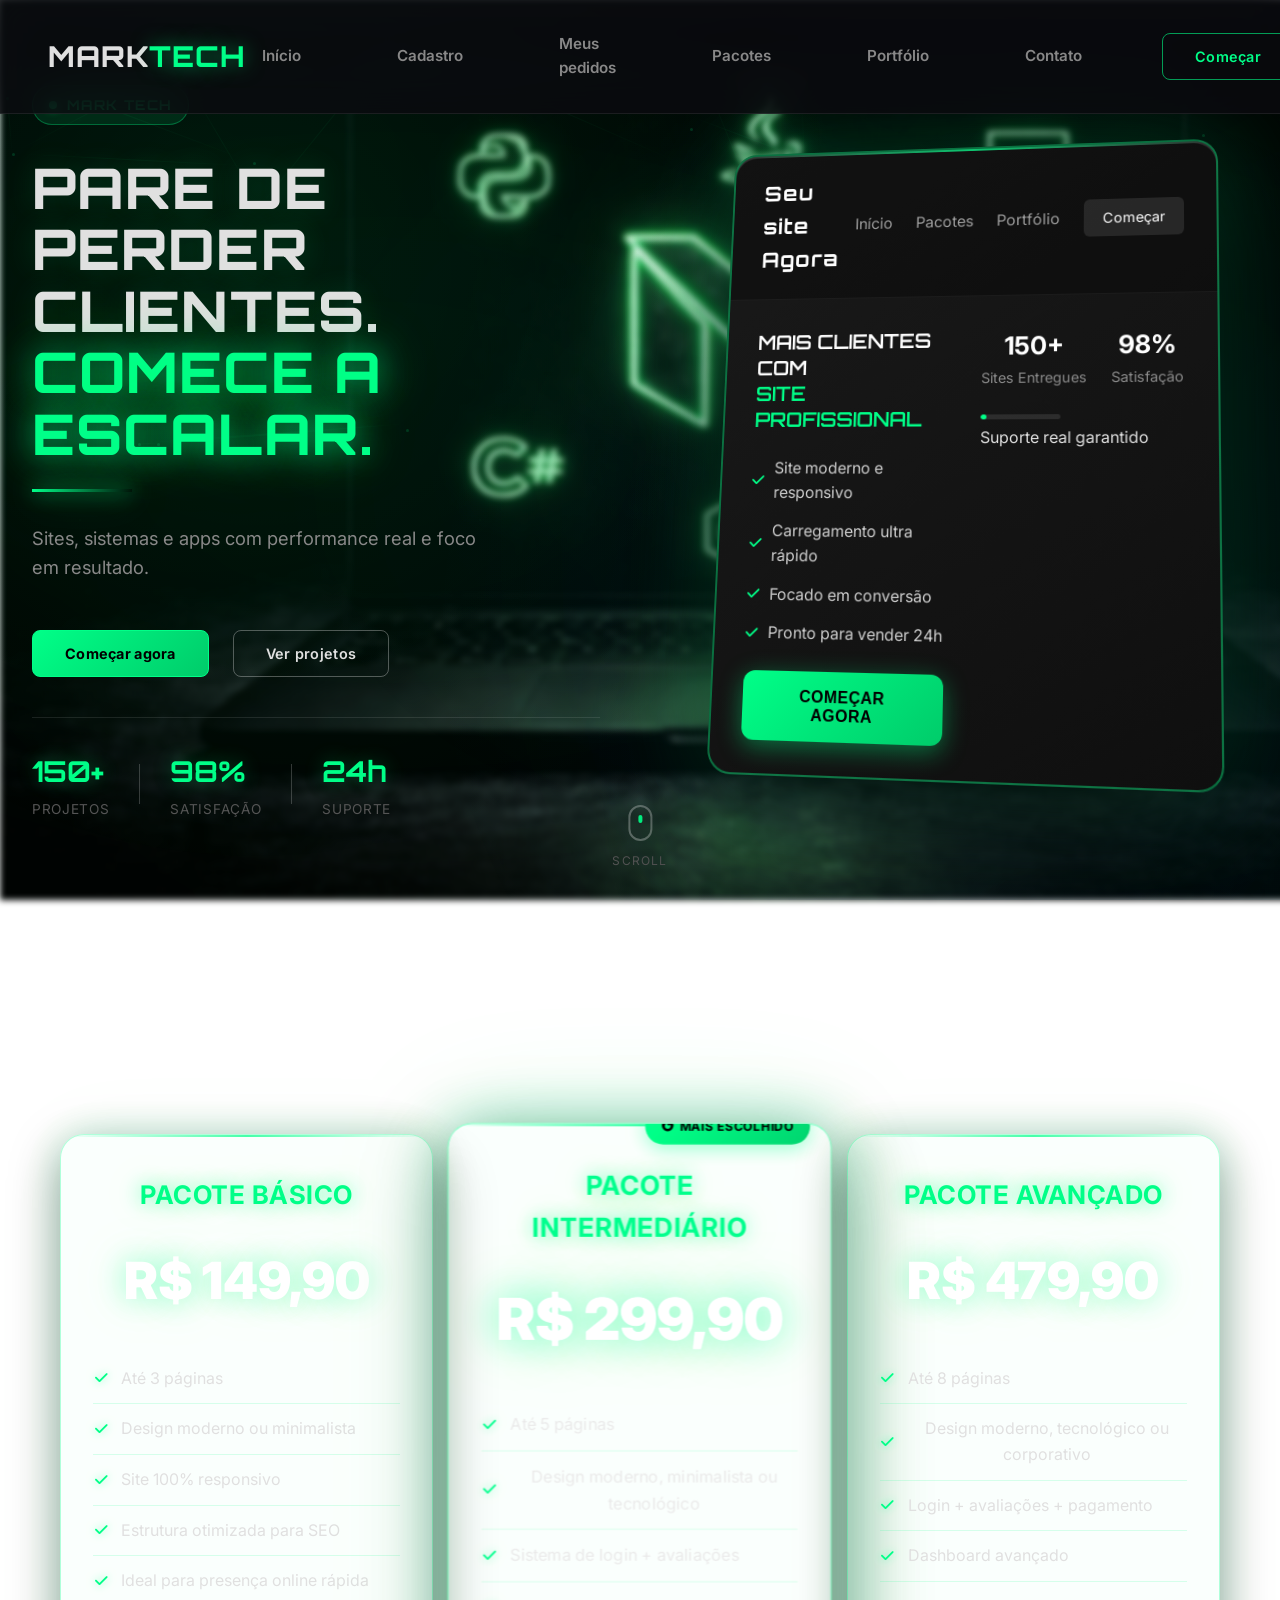
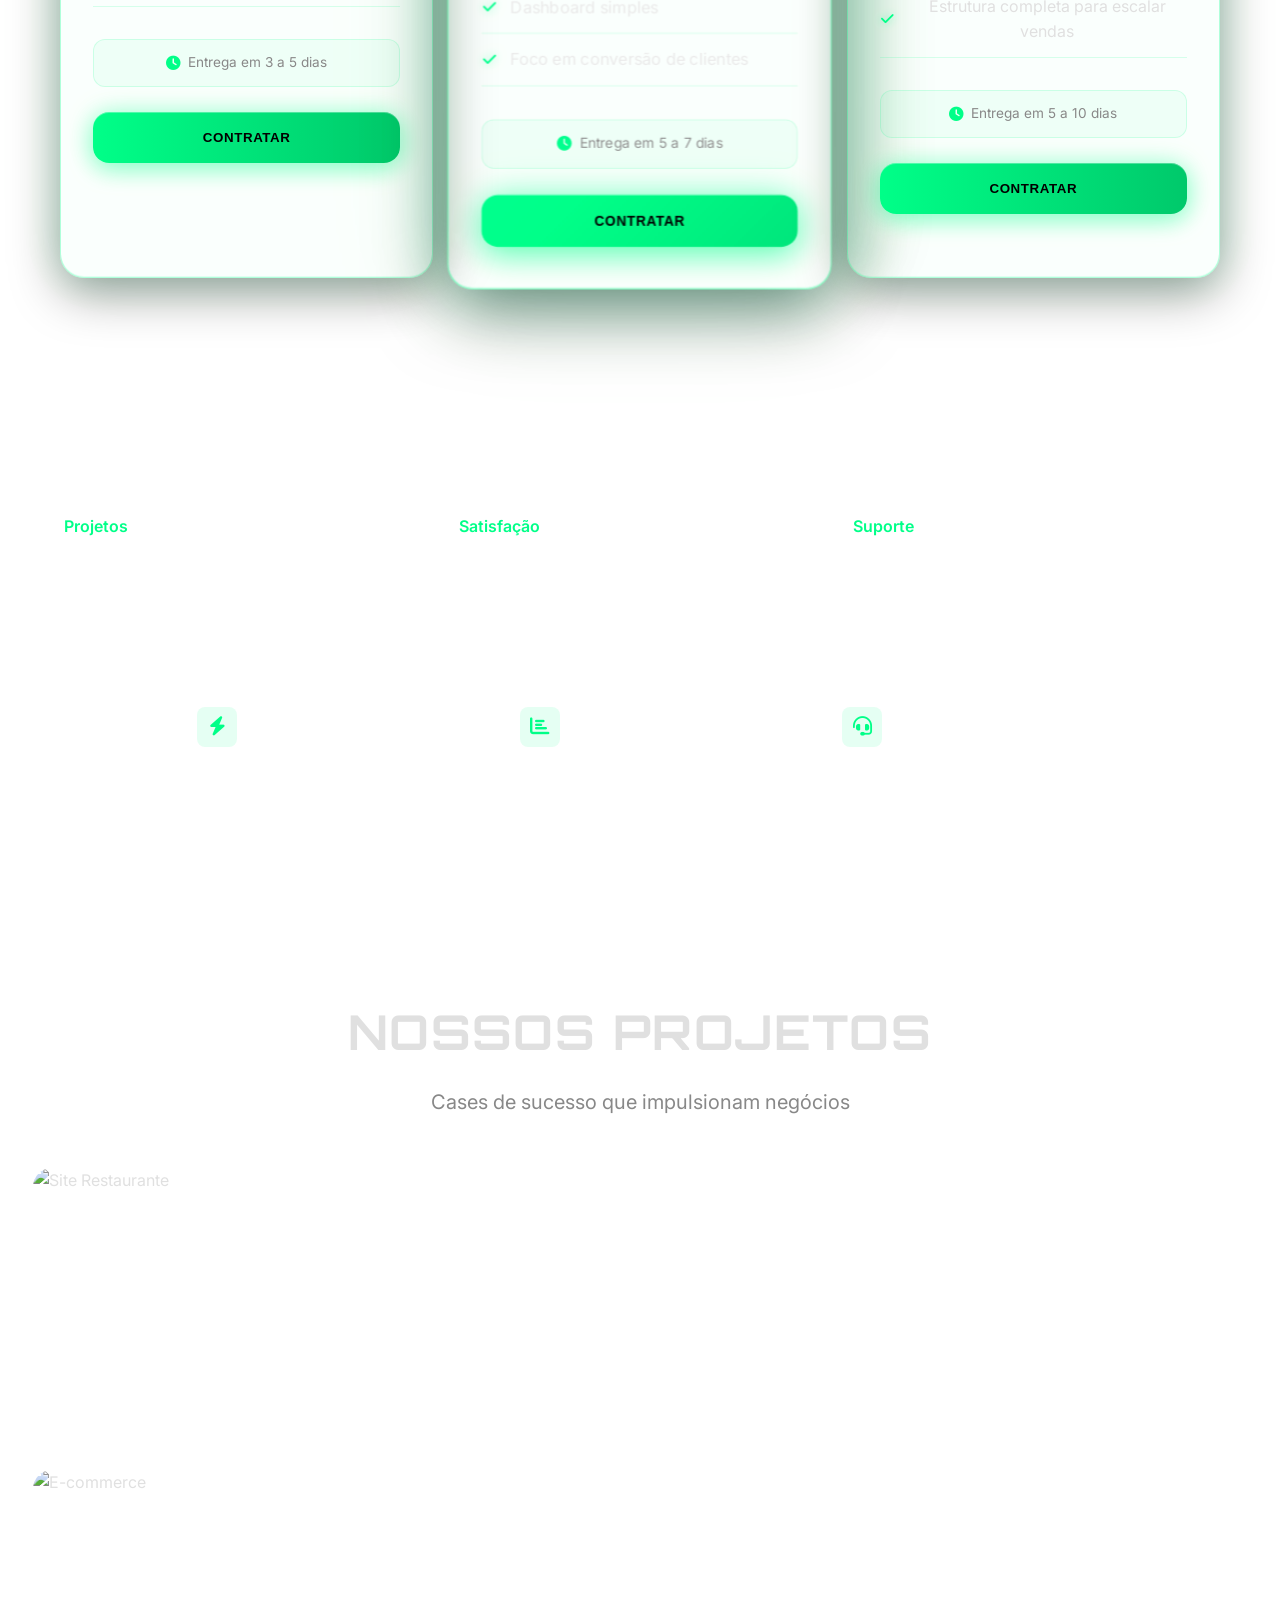
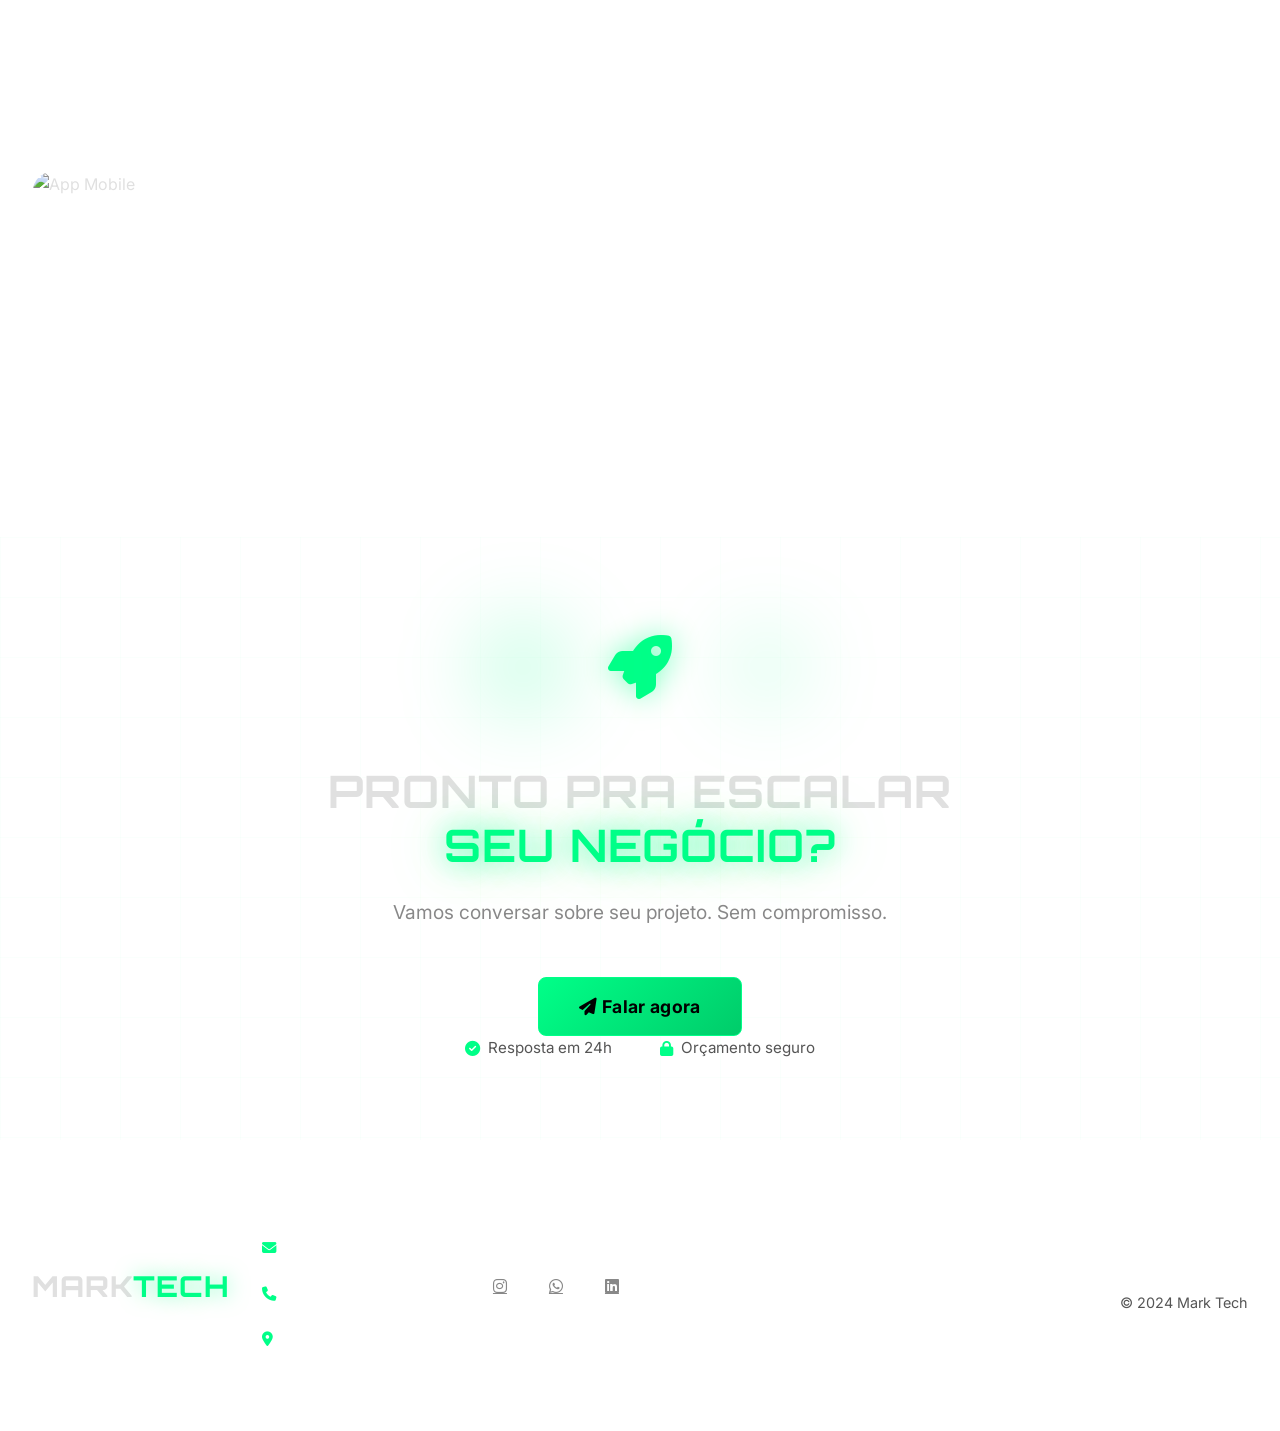
==== commit 1c14d8fd: "Add files via upload" ====
--- a/index.html
+++ b/index.html
@@ -363,12 +363,12 @@
                     <span class="brand-black">Mark</span><span class="brand-neon">tech</span>
                 </div>
                 <div class="footer-contact">
-                    <p><i class="fas fa-envelope"></i> contato@marktech.com.br</p>
+                    <p><i class="fas fa-envelope"></i> marktech.ofc@gmail.com</p>
                     <p><i class="fas fa-phone"></i> (11) 99999-8888</p>
-                    <p><i class="fas fa-map-marker-alt"></i> São Paulo - SP</p>
+                    <p><i class="fas fa-map-marker-alt"></i> Ribeirão Claro - PR</p>
                 </div>
                 <div class="social-links">
-                    <a href="#" class="social-link"><i class="fab fa-instagram"></i></a>
+                    <a href="https://www.instagram.com/marktech.ofc2026" target="_blank" class="social-link"><i class="fab fa-instagram"></i></a>
                     <a href="#" class="social-link"><i class="fab fa-whatsapp"></i></a>
                     <a href="#" class="social-link"><i class="fab fa-linkedin"></i></a>
                 </div>
--- a/styles.css
+++ b/styles.css
@@ -5570,3 +5570,170 @@
 .reveal:nth-child(3) { transition-delay: 0.2s; }
 .reveal:nth-child(4) { transition-delay: 0.3s; }
 .reveal:nth-child(5) { transition-delay: 0.4s; }
+
+/* ============================================
+   MODAL DE CONFIRMAÇÃO DE PEDIDO
+   ============================================ */
+
+.pedido-modal {
+    position: fixed;
+    top: 0;
+    left: 0;
+    width: 100%;
+    height: 100%;
+    z-index: 9999;
+    display: flex;
+    align-items: center;
+    justify-content: center;
+    animation: fadeIn 0.3s ease;
+}
+
+.modal-overlay {
+    position: absolute;
+    top: 0;
+    left: 0;
+    width: 100%;
+    height: 100%;
+    background: rgba(0, 0, 0, 0.8);
+    backdrop-filter: blur(8px);
+}
+
+.modal-content {
+    position: relative;
+    background: var(--glass-bg);
+    border: 1px solid var(--glass-border);
+    border-radius: 16px;
+    padding: var(--space-xl);
+    max-width: 480px;
+    width: 90%;
+    box-shadow: var(--shadow-premium);
+    backdrop-filter: var(--glass-blur);
+    animation: slideUp 0.3s ease;
+}
+
+.modal-header {
+    text-align: center;
+    margin-bottom: var(--space-lg);
+}
+
+.modal-icon {
+    width: 64px;
+    height: 64px;
+    margin: 0 auto var(--space-md);
+    background: linear-gradient(135deg, var(--neon-green), #00cc6a);
+    border-radius: 50%;
+    display: flex;
+    align-items: center;
+    justify-content: center;
+    color: #000;
+    font-size: 1.8rem;
+    box-shadow: var(--shadow-neon);
+}
+
+.modal-title {
+    font-size: 1.5rem;
+    font-weight: 700;
+    color: var(--text-primary);
+    margin: 0;
+    line-height: 1.3;
+}
+
+.modal-body {
+    text-align: center;
+    margin-bottom: var(--space-xl);
+}
+
+.modal-subtitle {
+    font-size: 1.1rem;
+    color: var(--text-secondary);
+    margin: 0 0 var(--space-md);
+}
+
+.pedido-id-container {
+    background: rgba(0, 255, 136, 0.1);
+    border: 1px solid rgba(0, 255, 136, 0.3);
+    border-radius: 8px;
+    padding: var(--space-md);
+    margin: var(--space-md) 0;
+}
+
+.pedido-id {
+    font-family: 'Orbitron', monospace;
+    font-size: 1.3rem;
+    font-weight: 700;
+    color: var(--neon-green);
+    letter-spacing: 0.05em;
+    text-shadow: 0 0 10px rgba(0, 255, 136, 0.5);
+}
+
+.modal-actions {
+    display: flex;
+    gap: var(--space-md);
+    justify-content: center;
+    align-items: center;
+}
+
+.modal-actions .premium-btn {
+    min-width: 120px;
+}
+
+/* Animações */
+@keyframes fadeIn {
+    from { opacity: 0; }
+    to { opacity: 1; }
+}
+
+@keyframes slideUp {
+    from { 
+        opacity: 0;
+        transform: translateY(20px);
+    }
+    to { 
+        opacity: 1;
+        transform: translateY(0);
+    }
+}
+
+/* Feedback de cópia */
+.copiar-feedback {
+    background: var(--neon-green);
+    color: #000;
+    padding: 4px 8px;
+    border-radius: 4px;
+    font-size: 0.8rem;
+    font-weight: 600;
+    margin-left: var(--space-sm);
+    animation: fadeInOut 2s ease;
+}
+
+@keyframes fadeInOut {
+    0% { opacity: 0; transform: translateY(-5px); }
+    20% { opacity: 1; transform: translateY(0); }
+    80% { opacity: 1; transform: translateY(0); }
+    100% { opacity: 0; transform: translateY(-5px); }
+}
+
+/* Responsive */
+@media (max-width: 640px) {
+    .modal-content {
+        margin: var(--space-md);
+        padding: var(--space-lg);
+    }
+    
+    .modal-title {
+        font-size: 1.3rem;
+    }
+    
+    .pedido-id {
+        font-size: 1.1rem;
+    }
+    
+    .modal-actions {
+        flex-direction: column;
+        gap: var(--space-sm);
+    }
+    
+    .modal-actions .premium-btn {
+        width: 100%;
+    }
+}
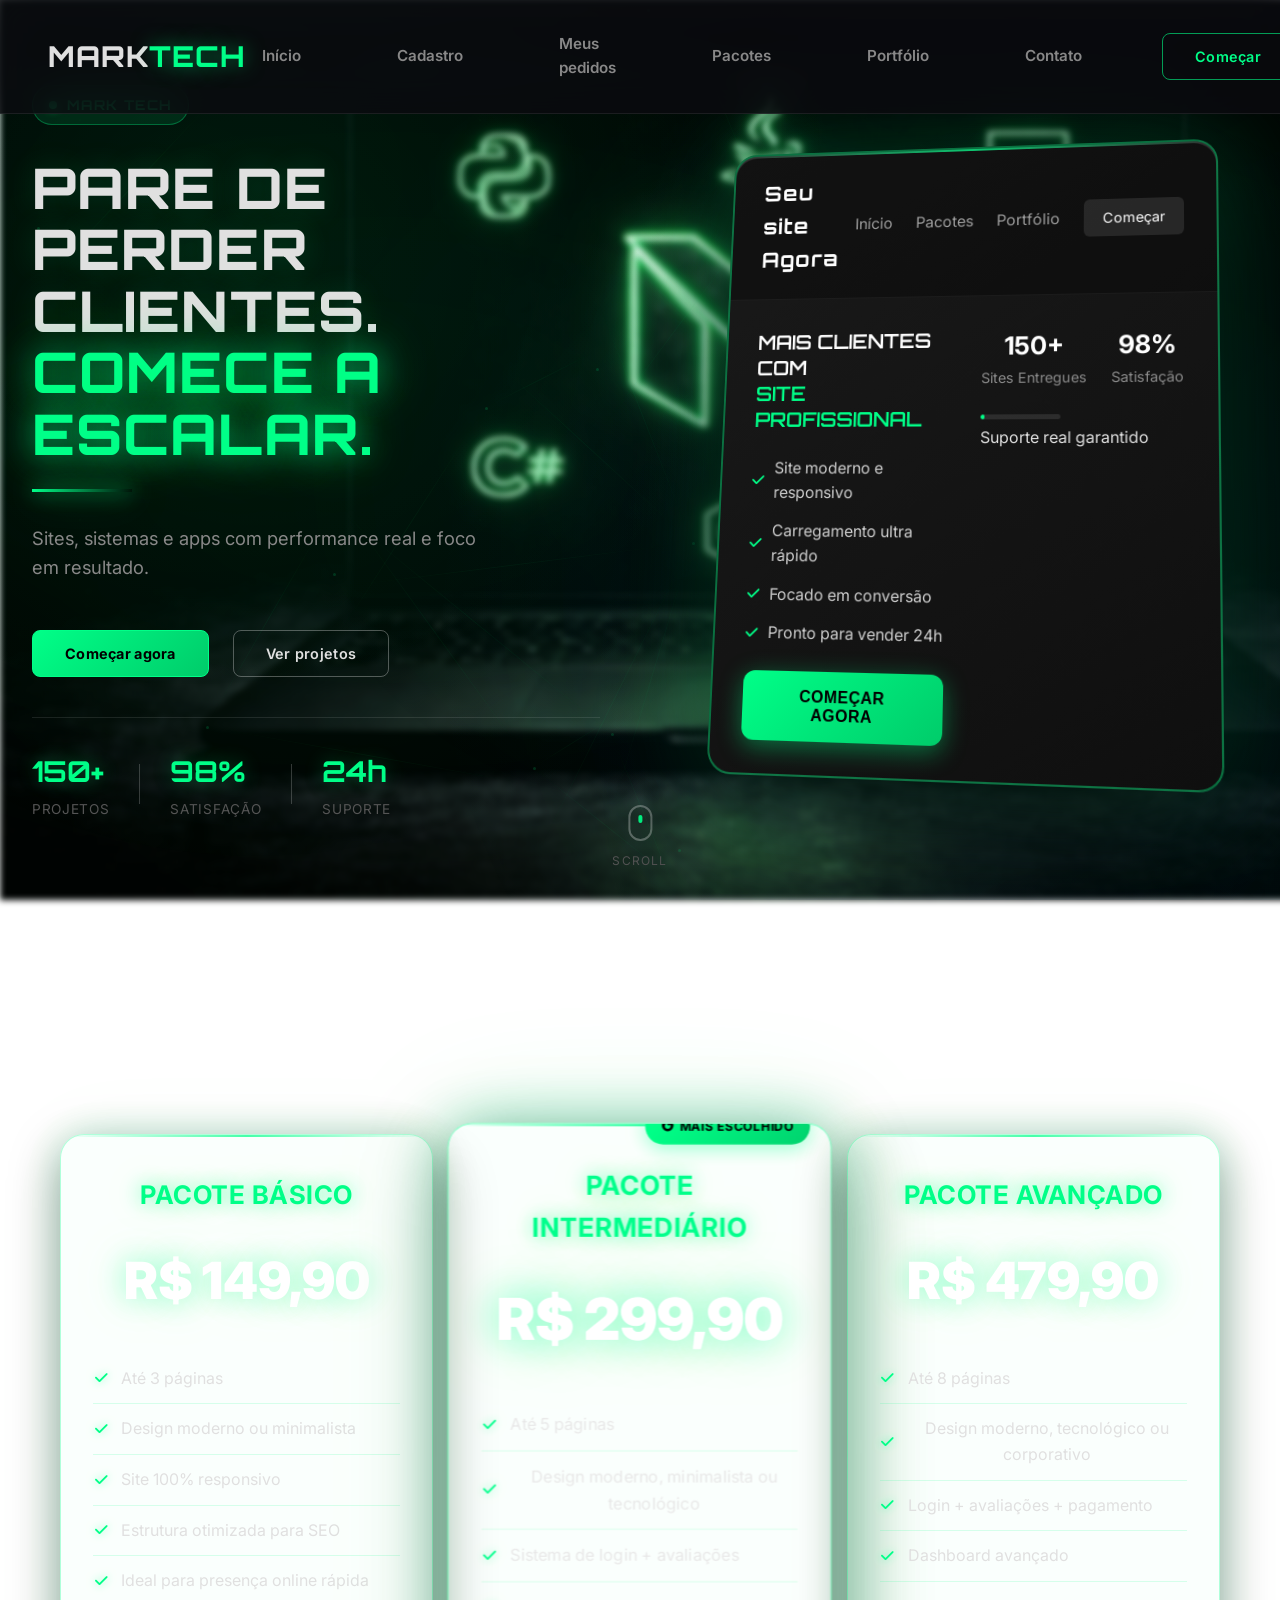
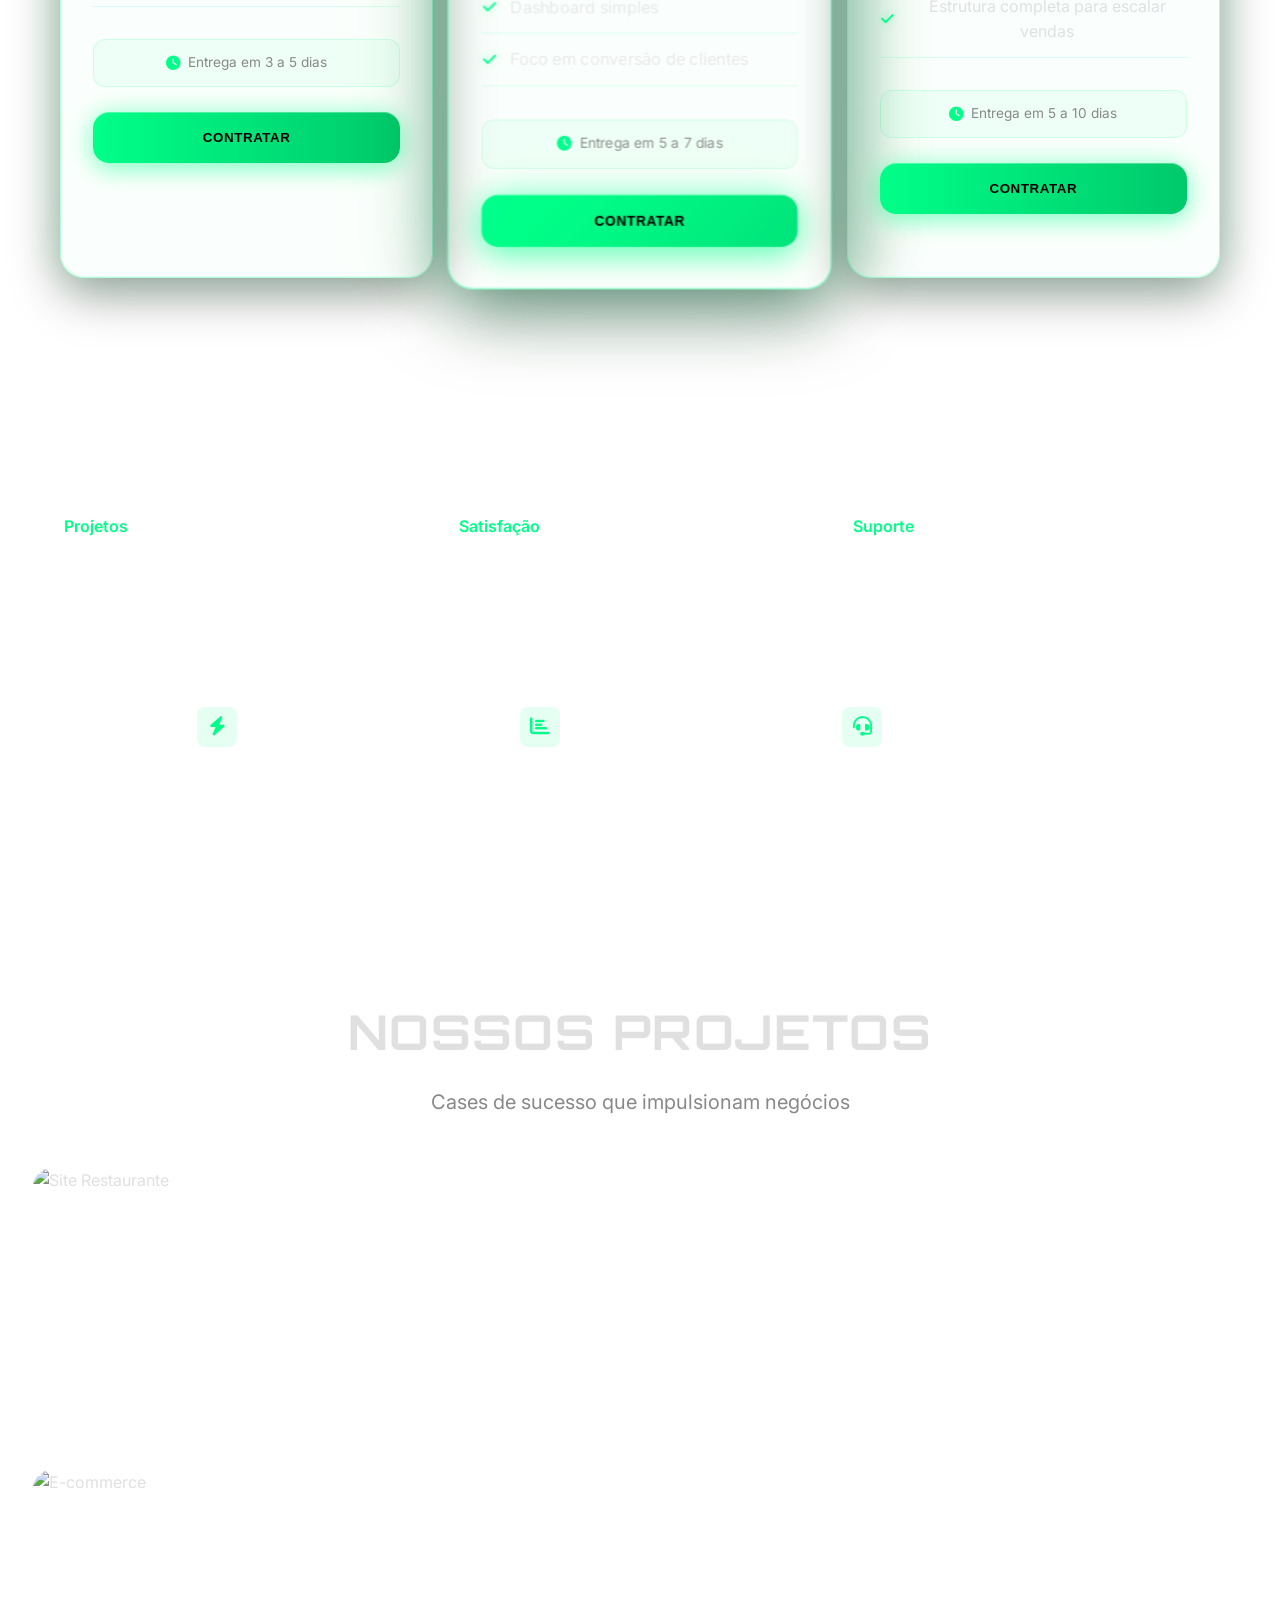
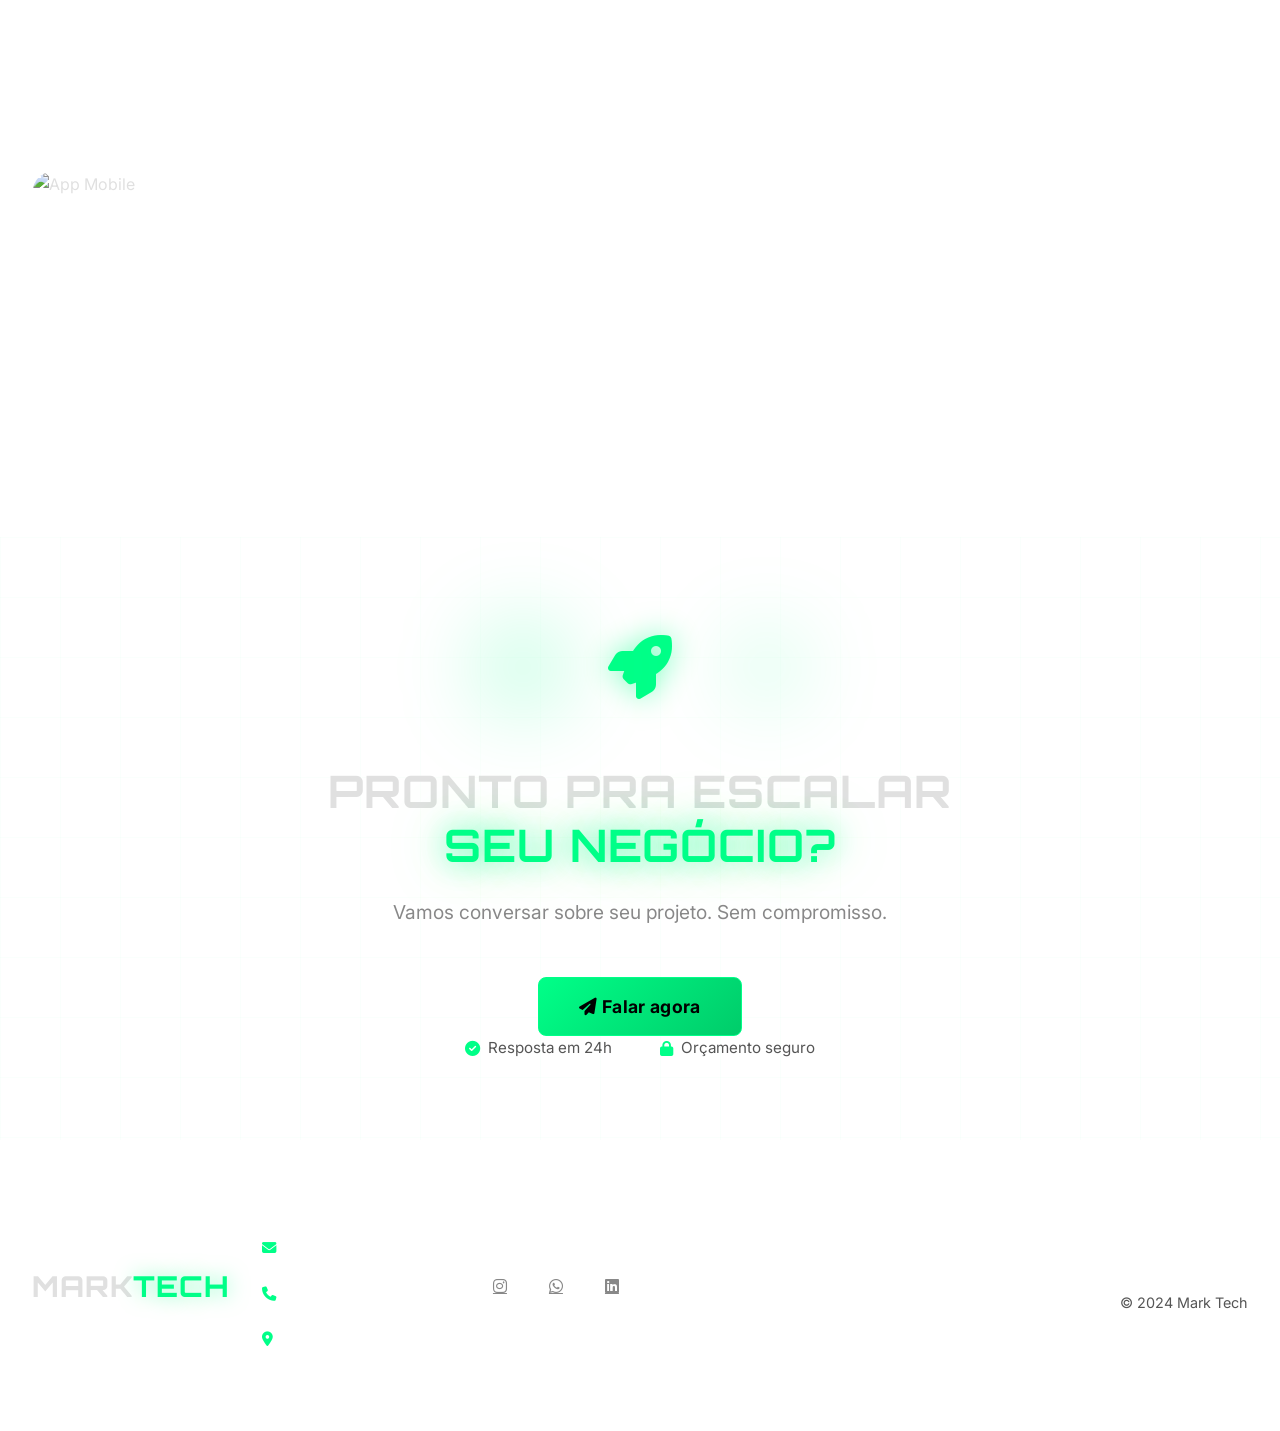
==== commit 0b4a88ce: "Add files via upload" ====
--- a/index.html
+++ b/index.html
@@ -364,12 +364,12 @@
                 </div>
                 <div class="footer-contact">
                     <p><i class="fas fa-envelope"></i> marktech.ofc@gmail.com</p>
-                    <p><i class="fas fa-phone"></i> (11) 99999-8888</p>
+                    <p><i class="fas fa-phone"></i> (43) 9688-5748</p>
                     <p><i class="fas fa-map-marker-alt"></i> Ribeirão Claro - PR</p>
                 </div>
                 <div class="social-links">
                     <a href="https://www.instagram.com/marktech.ofc2026" target="_blank" class="social-link"><i class="fab fa-instagram"></i></a>
-                    <a href="#" class="social-link"><i class="fab fa-whatsapp"></i></a>
+                    <a href="https://wa.me/554396885748" target="_blank" class="social-link"><i class="fab fa-whatsapp"></i></a>
                     <a href="#" class="social-link"><i class="fab fa-linkedin"></i></a>
                 </div>
             </div>
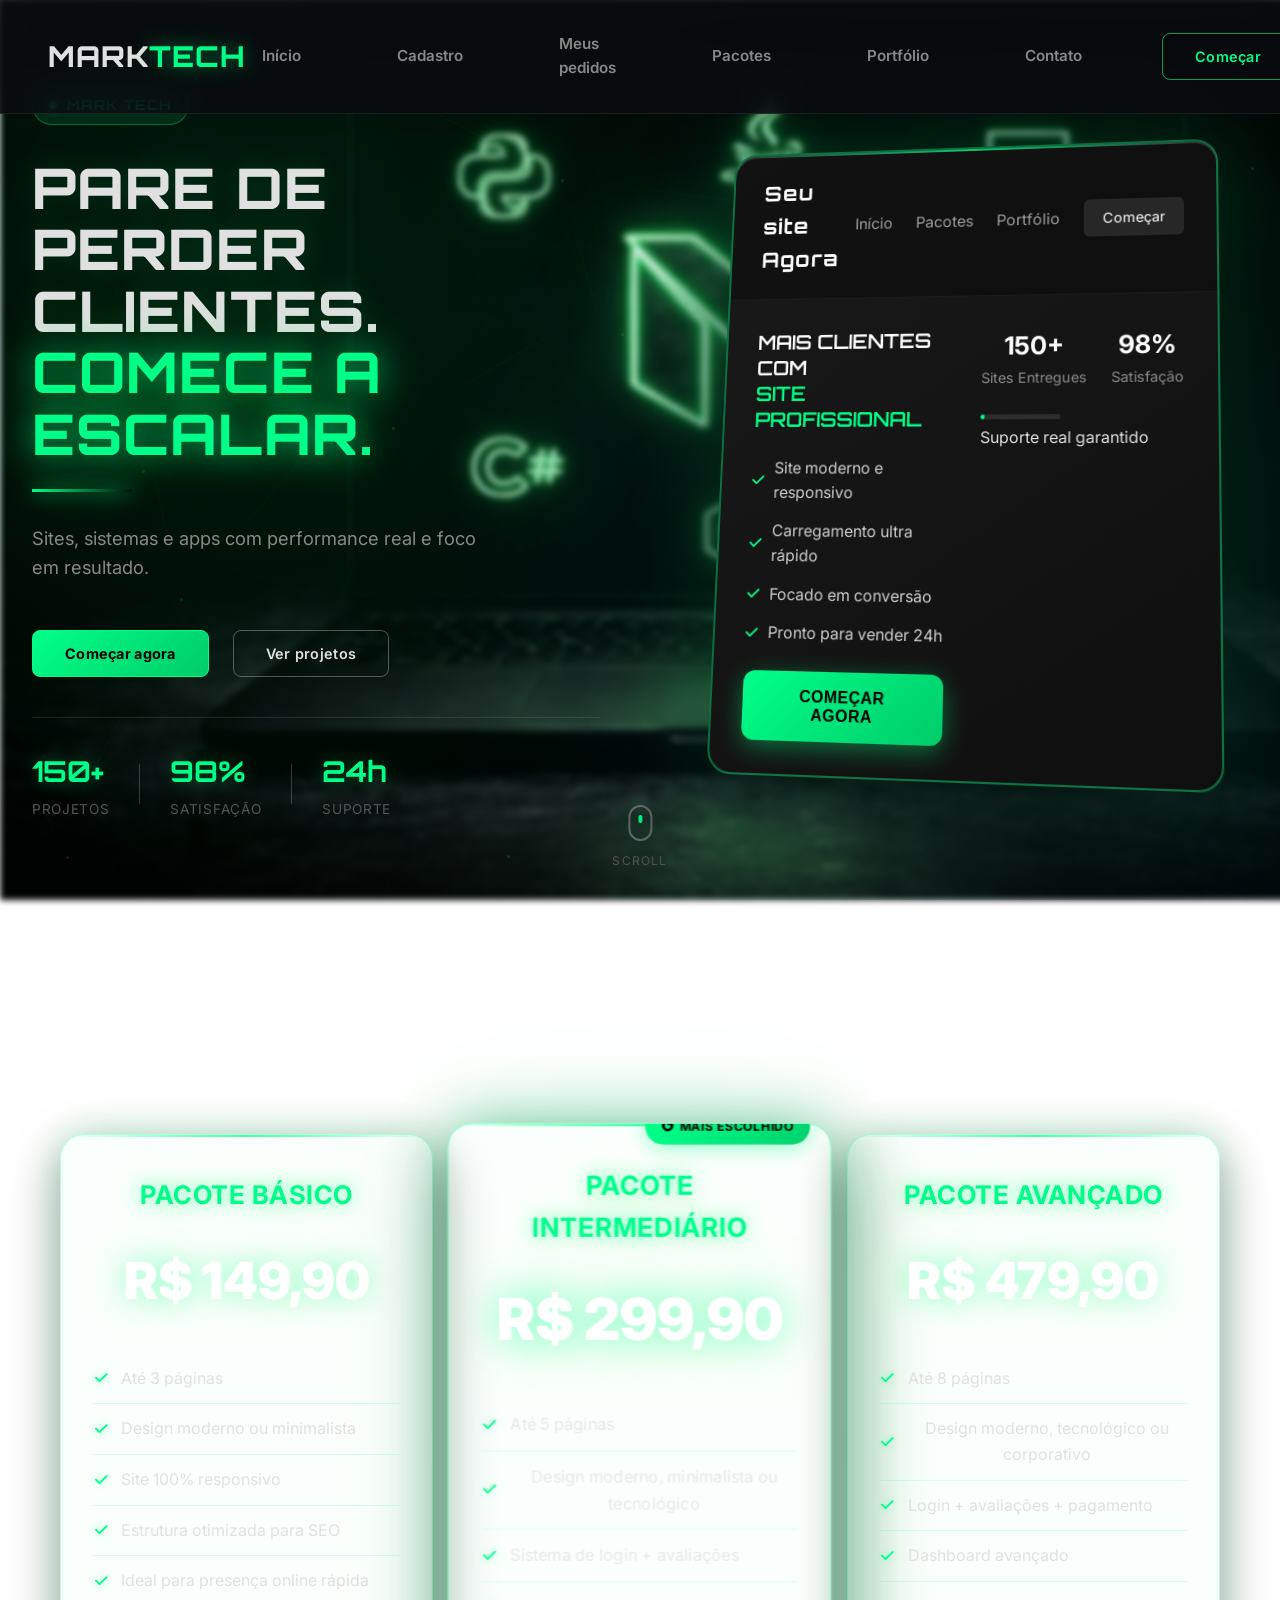
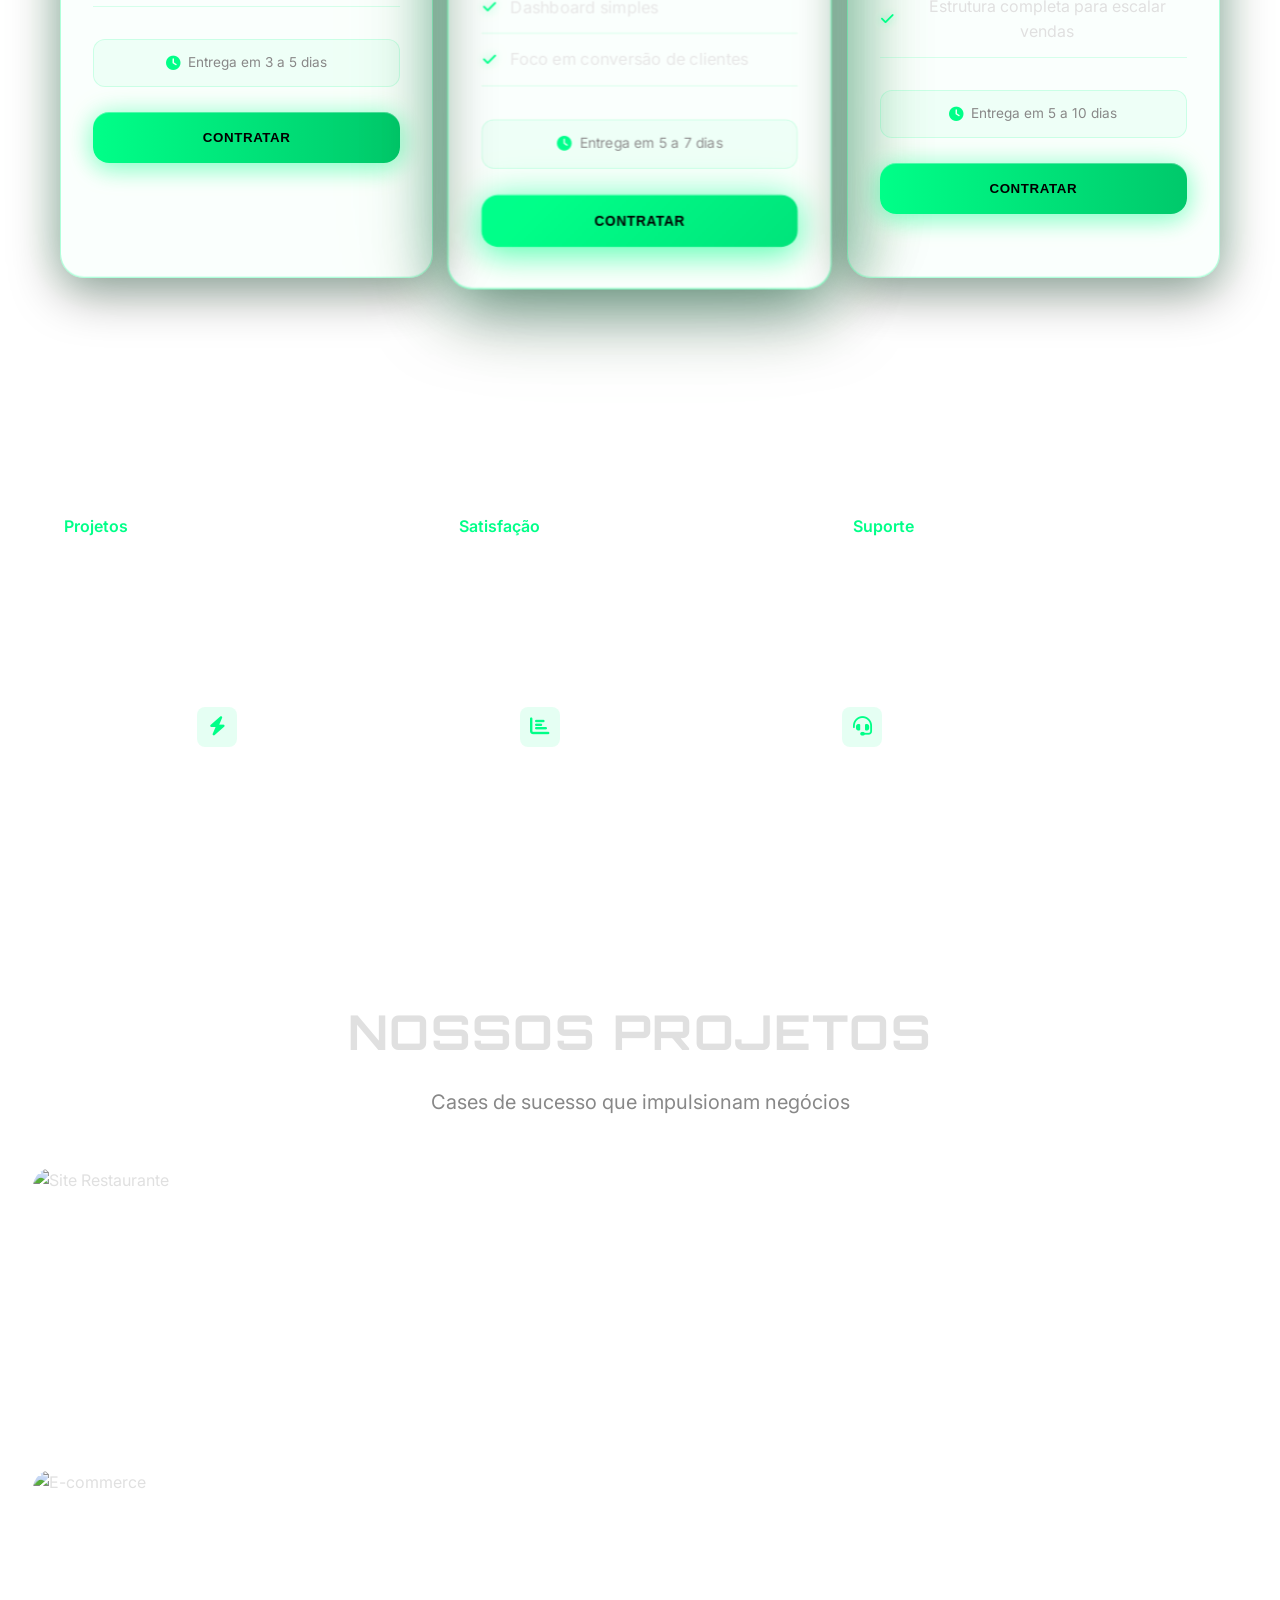
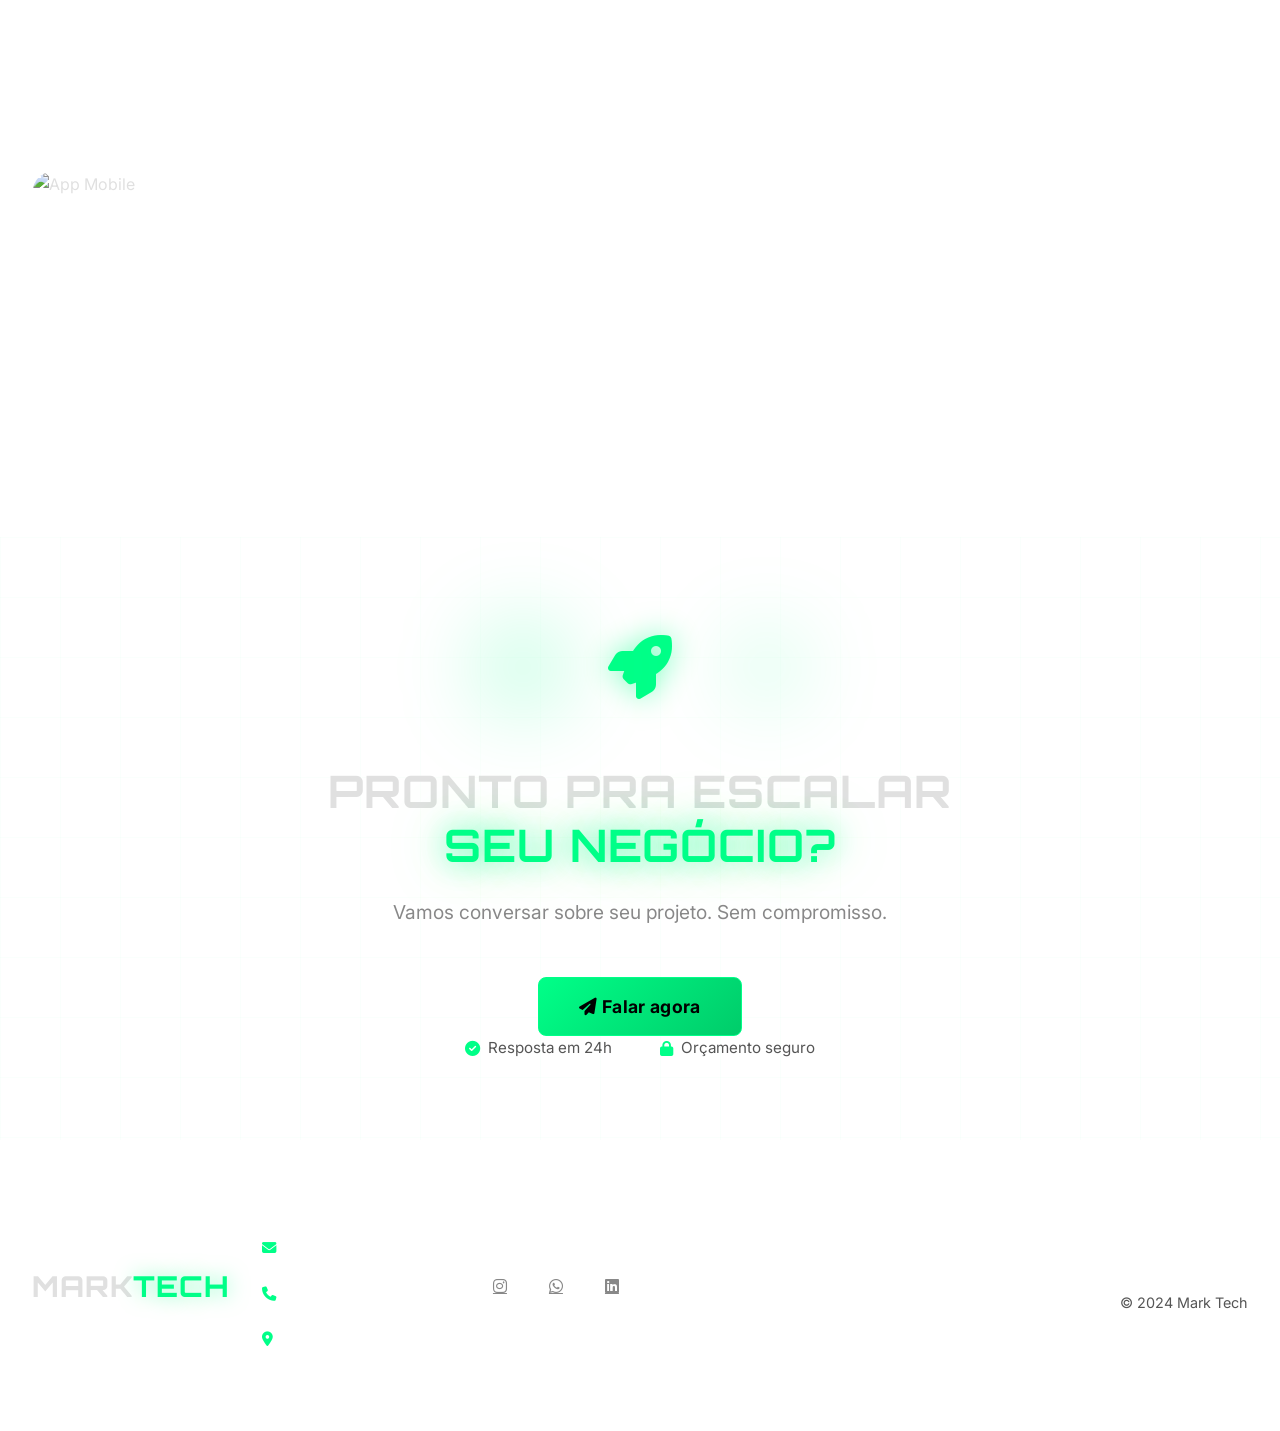
==== commit fb8caad1: "Add files via upload" ====
--- a/index.html
+++ b/index.html
@@ -437,6 +437,171 @@
         });
     </script>
     <script src="script.js"></script>
+
+    <script type="module">
+        import { initializeApp, getApp, getApps } from "https://www.gstatic.com/firebasejs/10.12.2/firebase-app.js";
+        import { getAuth, onAuthStateChanged } from "https://www.gstatic.com/firebasejs/10.12.2/firebase-auth.js";
+        import { getFirestore, collection, query, orderBy, onSnapshot, doc, setDoc } from "https://www.gstatic.com/firebasejs/10.12.2/firebase-firestore.js";
+
+        const firebaseConfigProdutos = {
+            apiKey: "AIzaSyDJ51q10wnS3M44FN5ynEa448iaFIHF3vw",
+            authDomain: "marktech-a89b4.firebaseapp.com",
+            projectId: "marktech-a89b4",
+            storageBucket: "marktech-a89b4.firebasestorage.app",
+            messagingSenderId: "174835858964",
+            appId: "1:174835858964:web:f01fdc8158606274dcb101"
+        };
+
+        let appProdutos;
+        try {
+            appProdutos = getApps().some(app => app.name === "marktech-products-index")
+                ? getApp("marktech-products-index")
+                : initializeApp(firebaseConfigProdutos, "marktech-products-index");
+        } catch (error) {
+            appProdutos = getApps().length ? getApp() : initializeApp(firebaseConfigProdutos);
+        }
+        const dbProdutos = getFirestore(appProdutos);
+        const authProdutos = getAuth(appProdutos);
+
+        let produtosDinamicos = [];
+
+        function formatarPrecoProduto(valor) {
+            return Number(valor || 0).toLocaleString('pt-BR', {
+                style: 'currency',
+                currency: 'BRL'
+            });
+        }
+
+        function renderProdutosNoIndex(produtos) {
+            const pacotesSection = document.getElementById('pacotes');
+            if (!pacotesSection) return;
+
+            document.querySelectorAll('[data-dynamic-product="true"]').forEach(el => el.remove());
+
+            produtos
+                .filter(produto => (produto.status || 'ativo') === 'ativo')
+                .forEach(produto => {
+                    const card = document.createElement('div');
+                    card.className = 'pacote-card reveal';
+                    card.setAttribute('data-dynamic-product', 'true');
+                    card.innerHTML = `
+                        ${produto.imagem ? `<div style="width:100%;height:160px;border-radius:14px;overflow:hidden;margin-bottom:1rem;"><img src="${produto.imagem}" alt="${produto.nome}" style="width:100%;height:100%;object-fit:cover;"></div>` : ''}
+                        <h3>${produto.nome || 'Produto MarkTech'}</h3>
+                        <div class="preco">${formatarPrecoProduto(produto.preco || produto.price)}</div>
+                        <ul>
+                            <li><i class="fas fa-check"></i> ${produto.descricao || 'Solução profissional MarkTech'}</li>
+                            <li><i class="fas fa-check"></i> Categoria: ${produto.categoria || 'pacote'}</li>
+                            <li><i class="fas fa-check"></i> Produto criado via painel administrativo</li>
+                        </ul>
+                        <div class="prazo-entrega">
+                            <i class="fas fa-clock"></i>
+                            <span>Entrega combinada após briefing</span>
+                        </div>
+                        <button class="btn-contratar" data-product-id="${produto.id}">Contratar</button>
+                    `;
+                    card.querySelector('.btn-contratar').addEventListener('click', () => comprarProdutoDinamico(produto.id));
+                    pacotesSection.appendChild(card);
+                });
+        }
+
+        async function comprarProdutoDinamico(productId) {
+            const produto = produtosDinamicos.find(p => p.id === productId);
+            if (!produto) {
+                alert('Produto não encontrado. Recarregue a página.');
+                return;
+            }
+
+            const user = authProdutos.currentUser;
+            if (!user) {
+                localStorage.setItem('selectedProduct', JSON.stringify(produto));
+                sessionStorage.setItem('redirectAfterLogin', 'index.html#pacotes');
+                alert('Faça login para continuar com a contratação.');
+                window.location.href = 'cadastro.html';
+                return;
+            }
+
+            const orderId = 'PED-' + Date.now() + '-' + Math.random().toString(36).slice(2, 7).toUpperCase();
+            const now = new Date().toISOString();
+            const pedido = {
+                orderId,
+                id: orderId,
+                userId: user.uid,
+                uid: user.uid,
+                nome: user.displayName || 'Cliente',
+                email: user.email || '',
+                cliente: {
+                    uid: user.uid,
+                    nome: user.displayName || 'Cliente',
+                    email: user.email || ''
+                },
+                pacote: produto.nome || 'Produto MarkTech',
+                produtoId: produto.id,
+                items: [{
+                    id: produto.id,
+                    nome: produto.nome,
+                    preco: Number(produto.preco || produto.price || 0),
+                    categoria: produto.categoria || 'pacote'
+                }],
+                itens: [{
+                    id: produto.id,
+                    nome: produto.nome,
+                    preco: Number(produto.preco || produto.price || 0),
+                    categoria: produto.categoria || 'pacote'
+                }],
+                valor: Number(produto.preco || produto.price || 0),
+                total: Number(produto.preco || produto.price || 0),
+                descricao: produto.descricao || '',
+                status: 'pedido recebido',
+                progresso: 10,
+                statusHistory: [{
+                    status: 'pedido recebido',
+                    progresso: 10,
+                    updatedAt: now,
+                    updatedBy: user.email || user.uid
+                }],
+                siteLink: '',
+                data: now,
+                createdAt: now,
+                updatedAt: now,
+                origem: 'produto-dinamico'
+            };
+
+            try {
+                await setDoc(doc(dbProdutos, 'orders', orderId), pedido);
+                await setDoc(doc(dbProdutos, 'users', user.uid, 'orders', orderId), pedido);
+                console.log('🔥 Pedido de produto salvo:', pedido);
+                alert('Pedido criado com sucesso! Você será levado para Meus Pedidos.');
+                window.location.href = 'meus-pedidos.html';
+            } catch (error) {
+                console.error('Erro ao criar pedido do produto:', error);
+                alert('Erro ao criar pedido: ' + error.message);
+            }
+        }
+
+        document.addEventListener('DOMContentLoaded', () => {
+            try {
+                const qProdutos = query(
+                    collection(dbProdutos, 'products'),
+                    orderBy('createdAt', 'desc')
+                );
+
+                onSnapshot(qProdutos, (snapshot) => {
+                    produtosDinamicos = [];
+                    snapshot.forEach(productDoc => {
+                        produtosDinamicos.push({ id: productDoc.id, ...productDoc.data() });
+                    });
+                    renderProdutosNoIndex(produtosDinamicos);
+                    console.log('🔥 Produtos dinâmicos renderizados no index:', produtosDinamicos.length);
+                }, (error) => {
+                    console.error('Erro ao carregar produtos dinâmicos:', error);
+                });
+            } catch (error) {
+                console.error('Erro ao inicializar produtos dinâmicos:', error);
+            }
+        });
+
+        onAuthStateChanged(authProdutos, () => {});
+    </script>
 
     <!-- 🔥 IMPLEMENTAÇÃO DE LOGOUT -->
     <script type="module">
